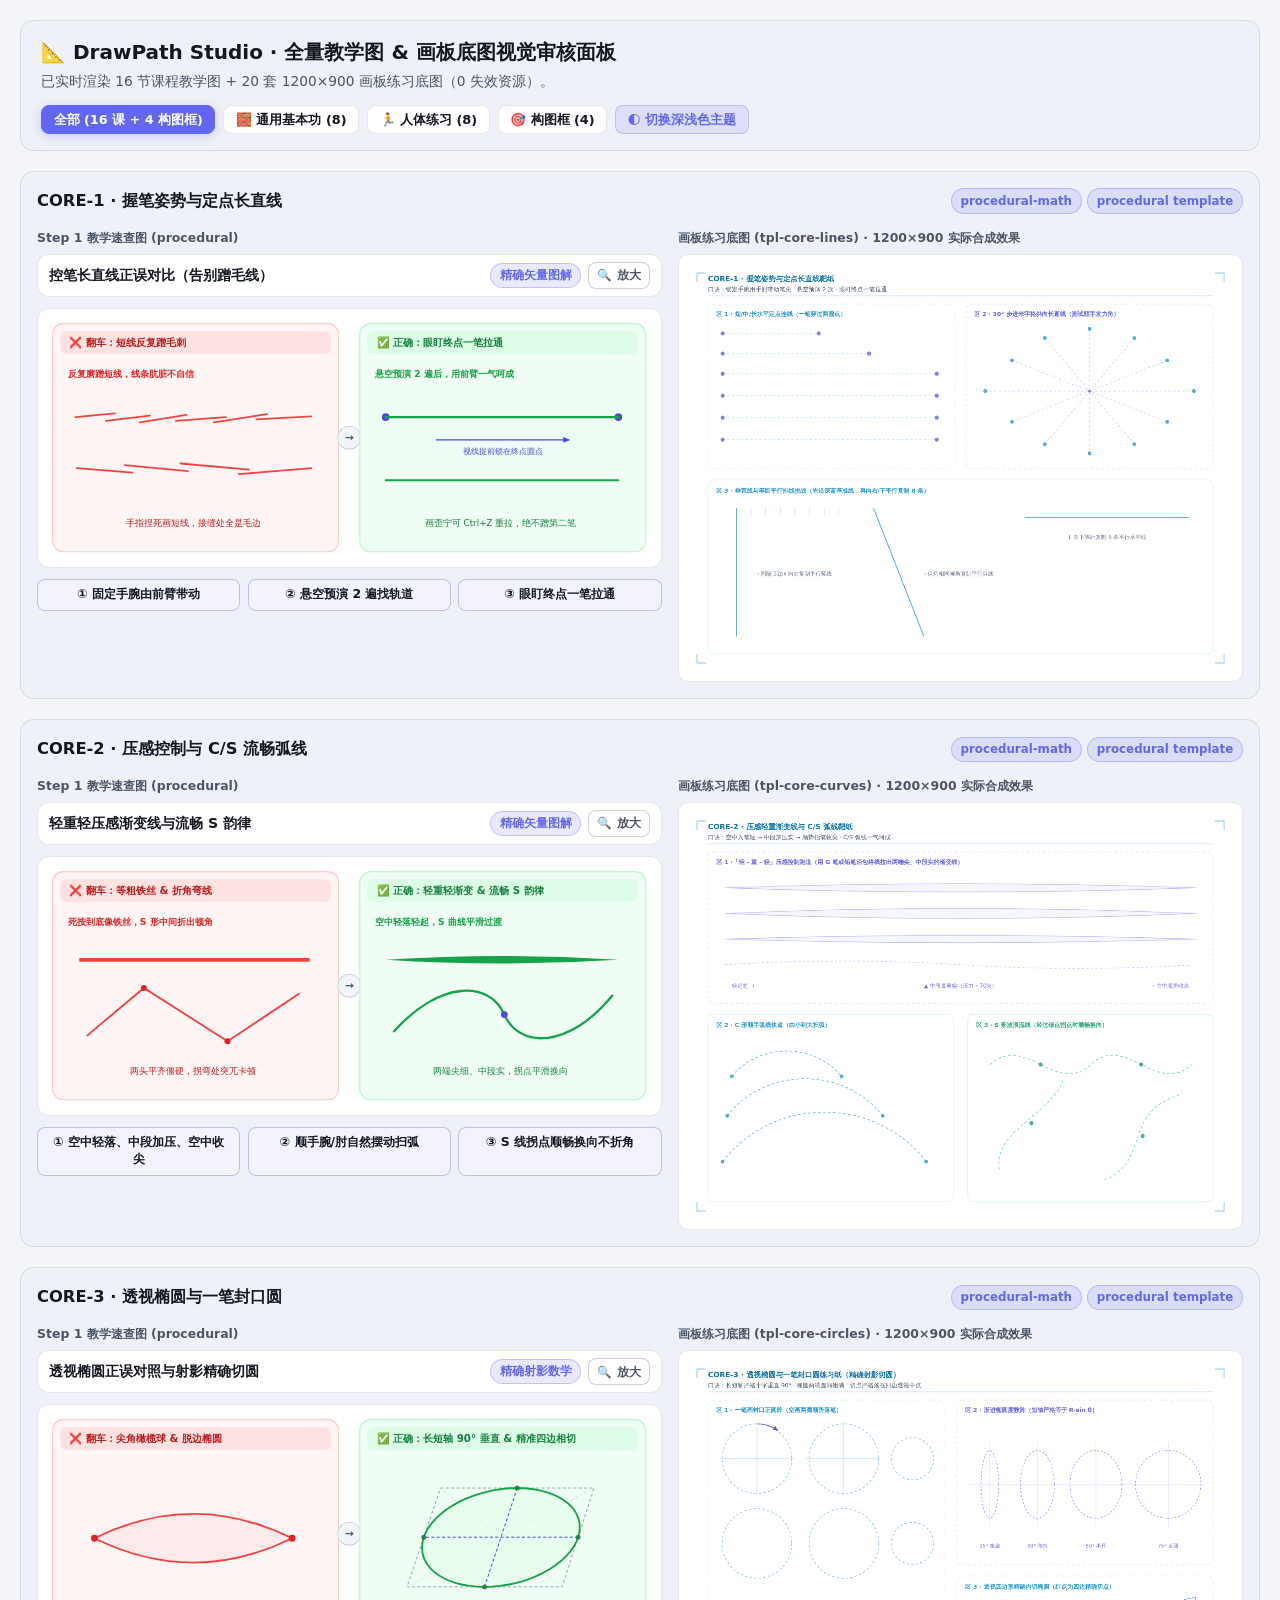
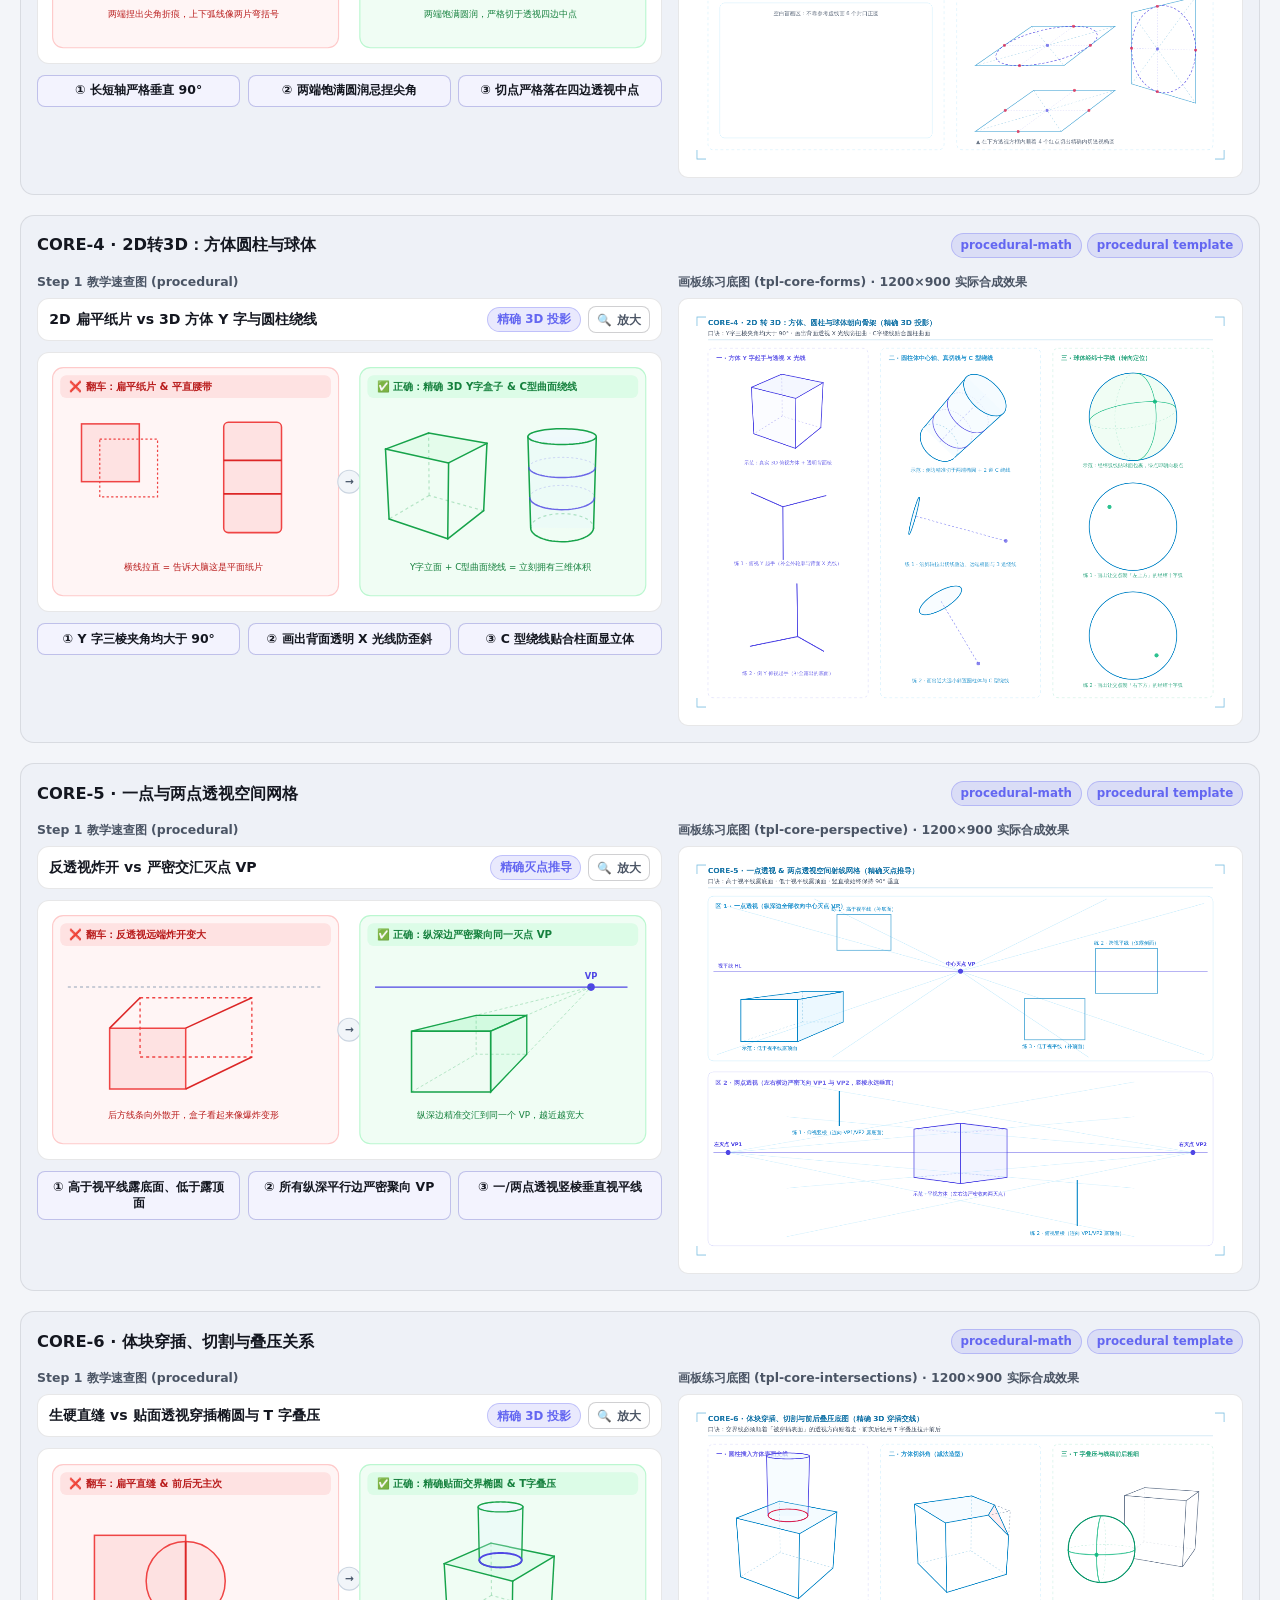
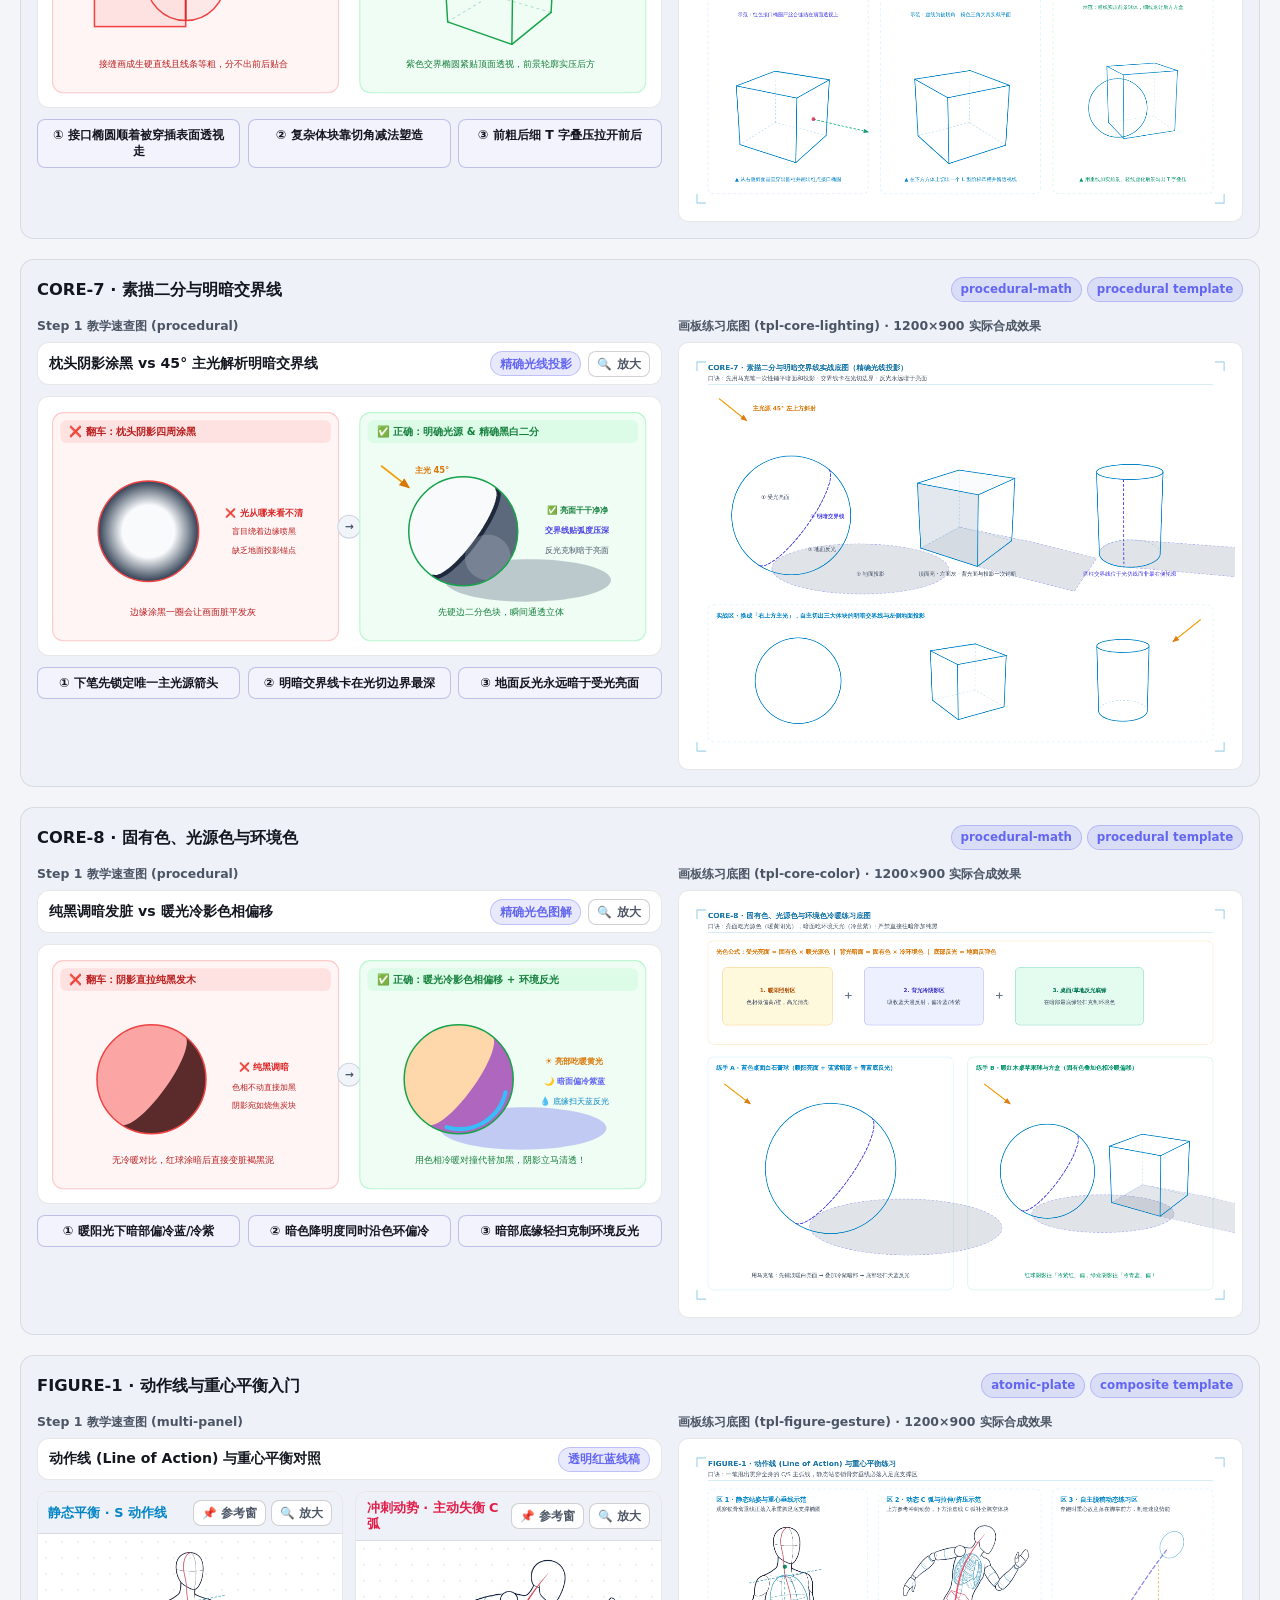
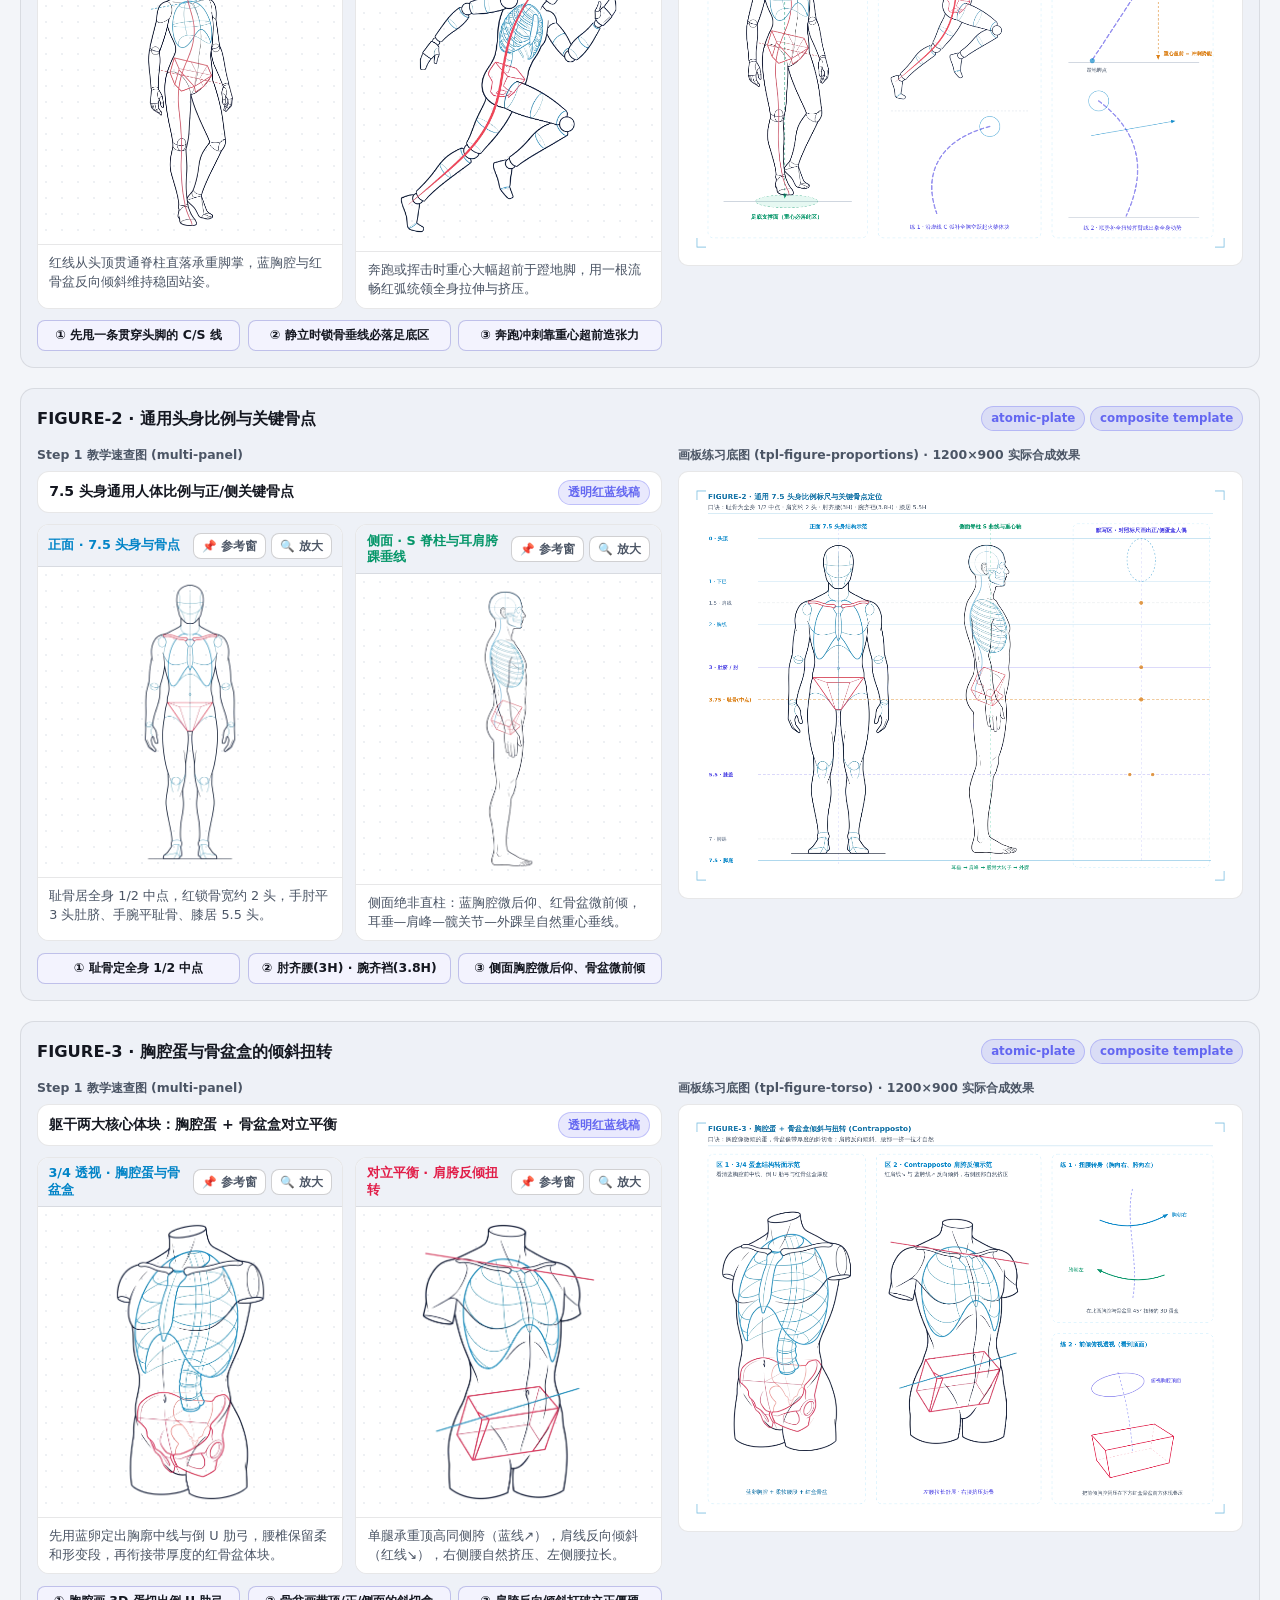
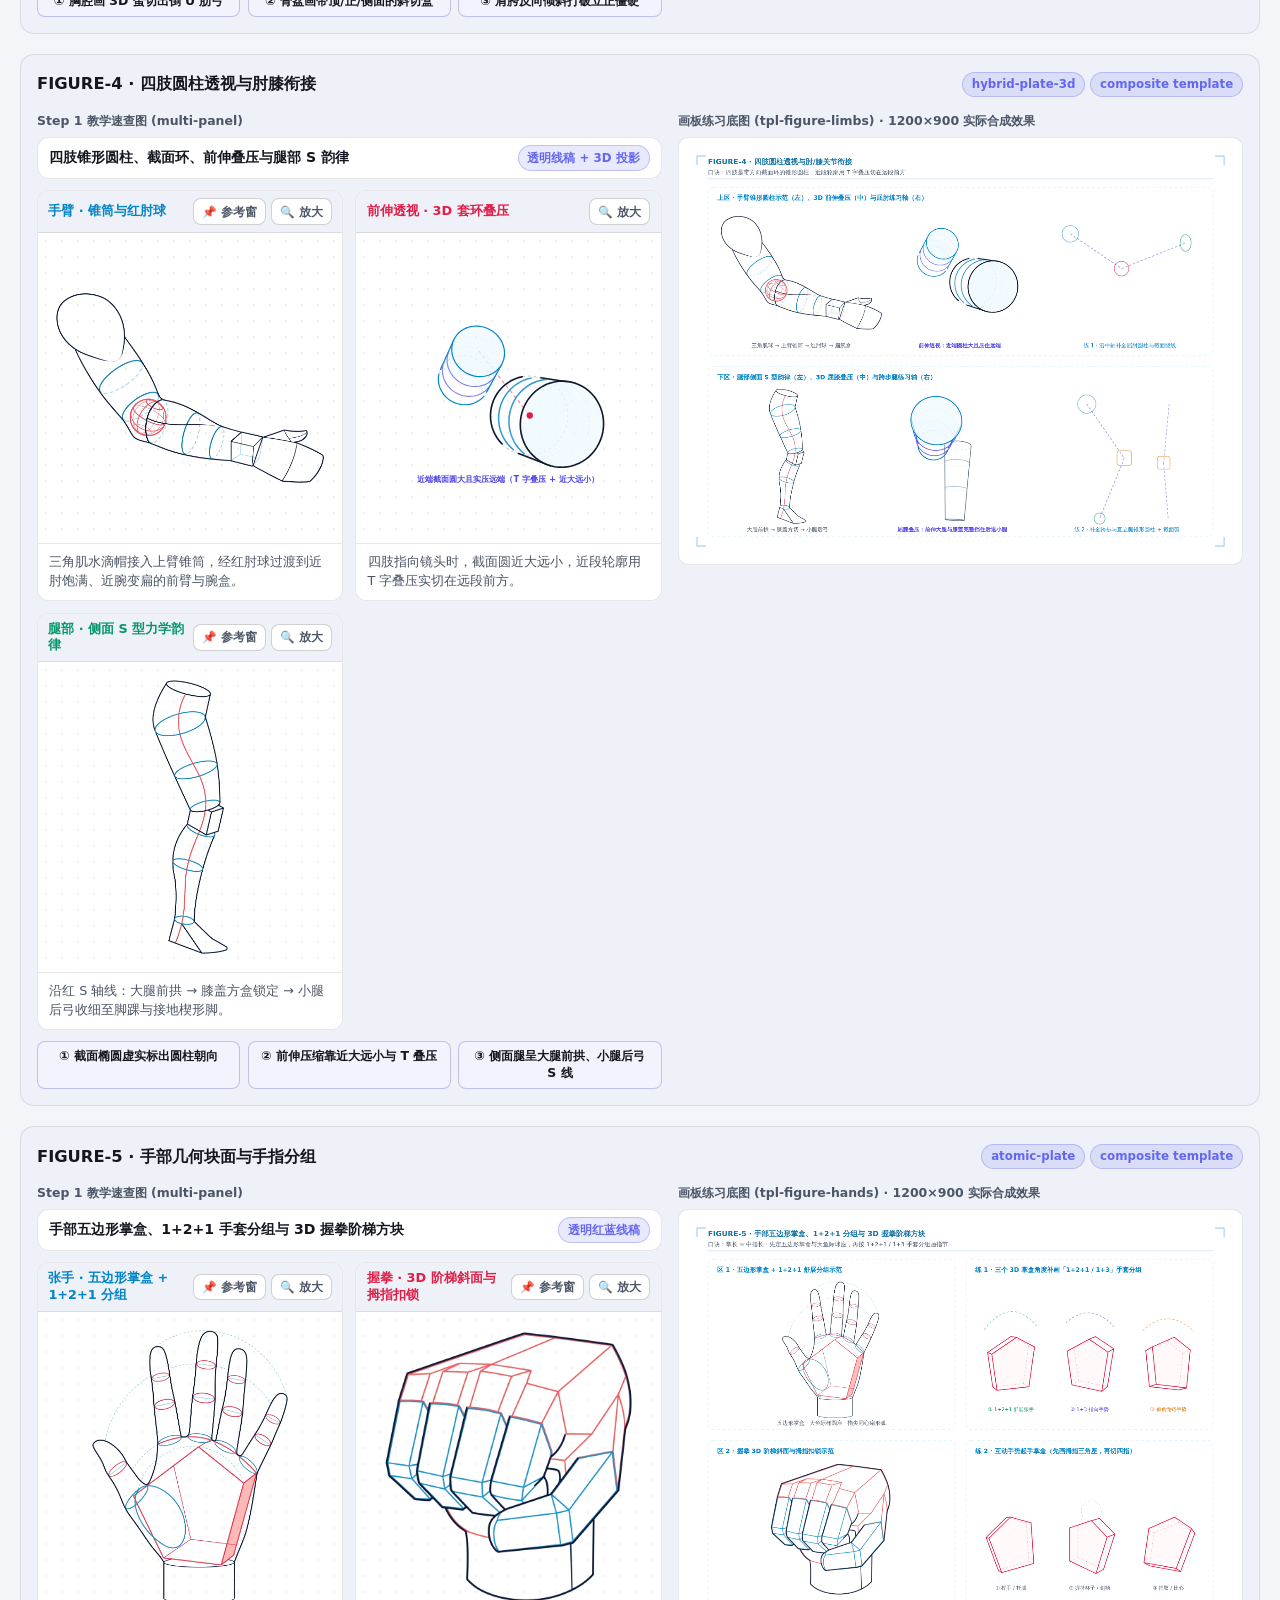
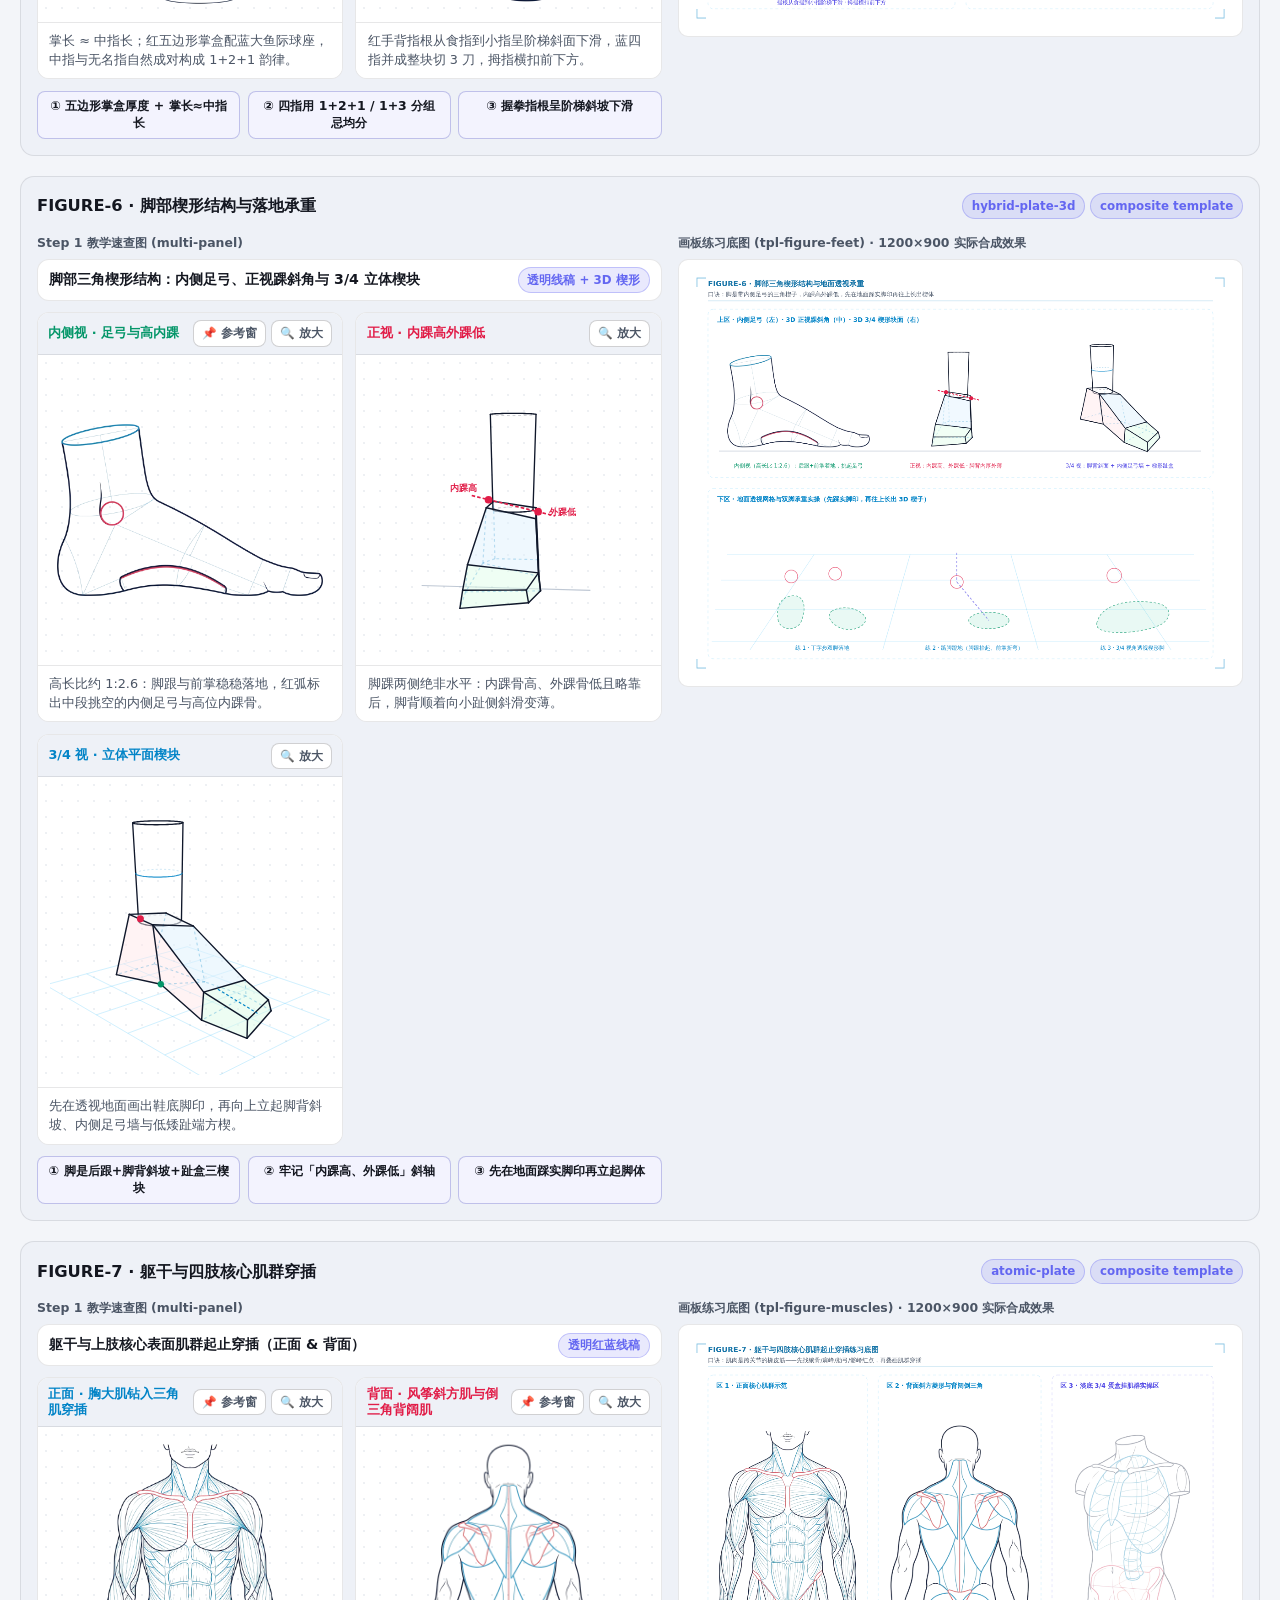
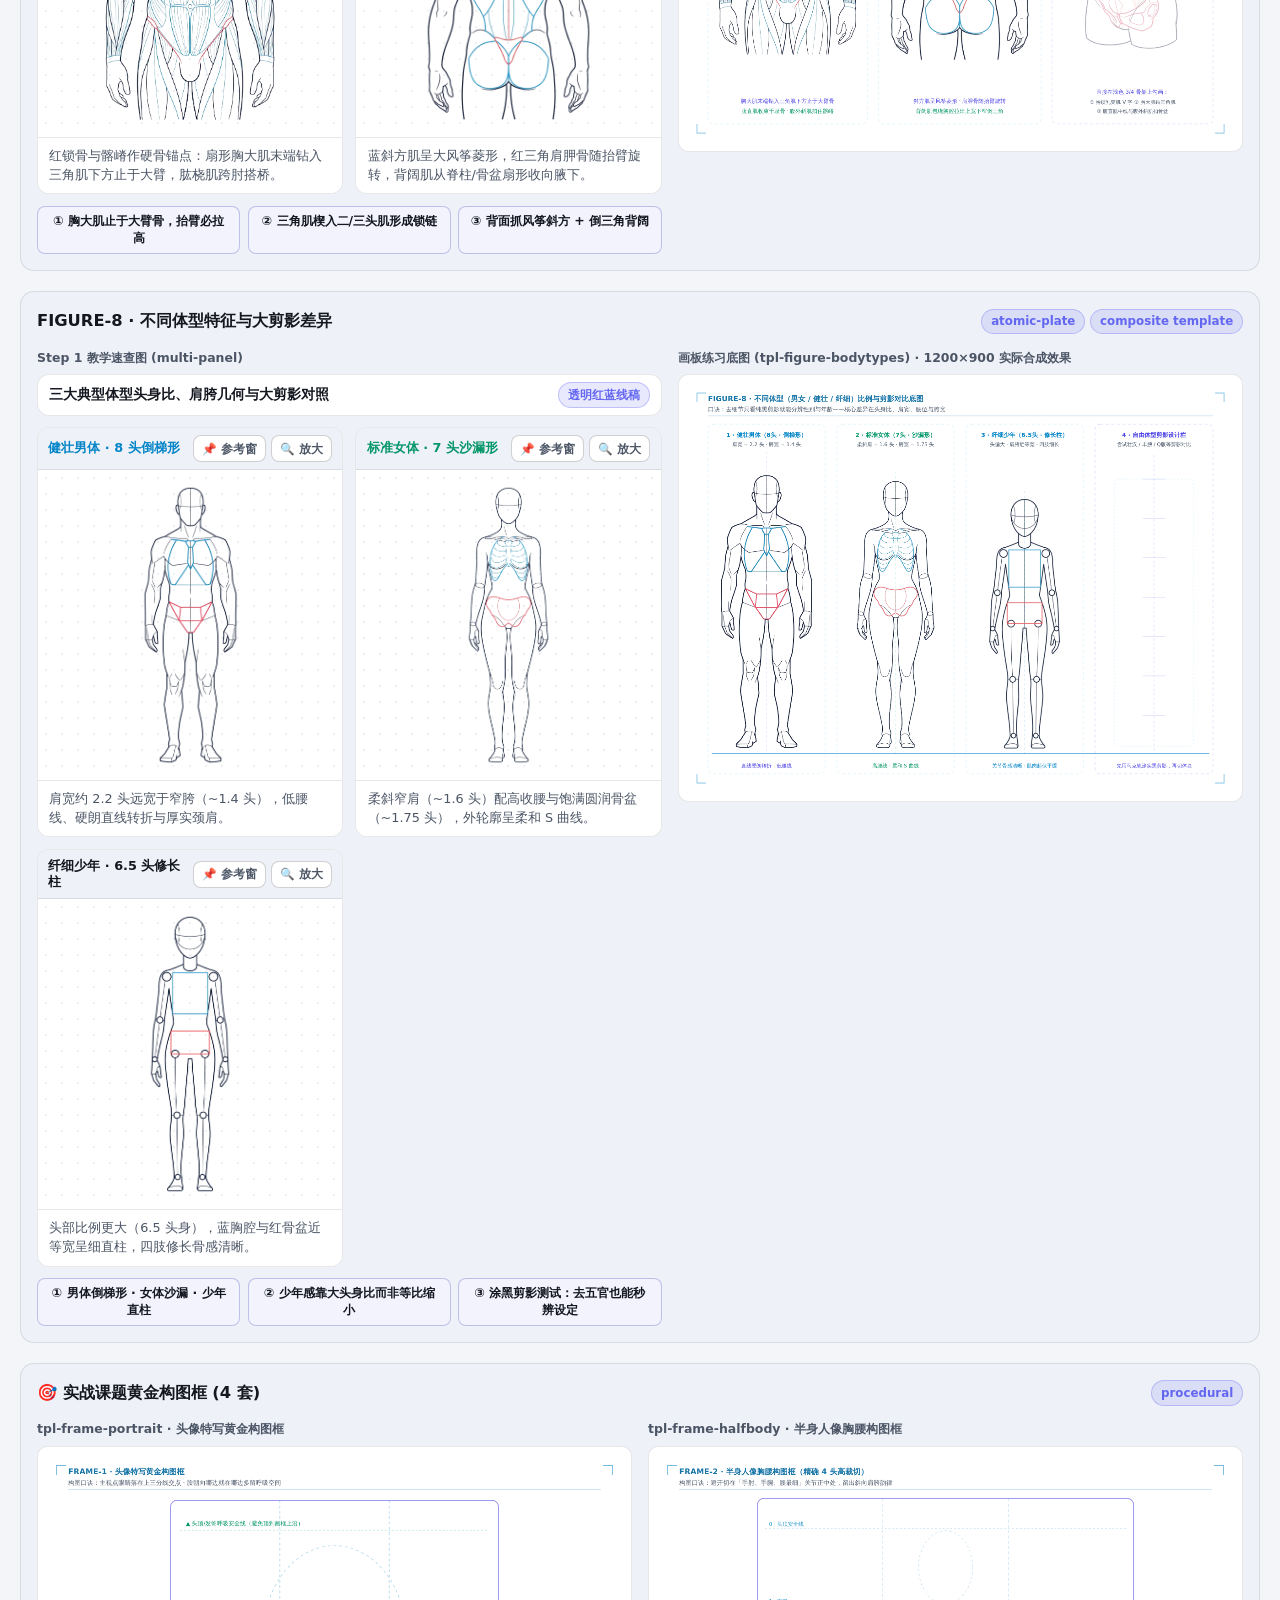
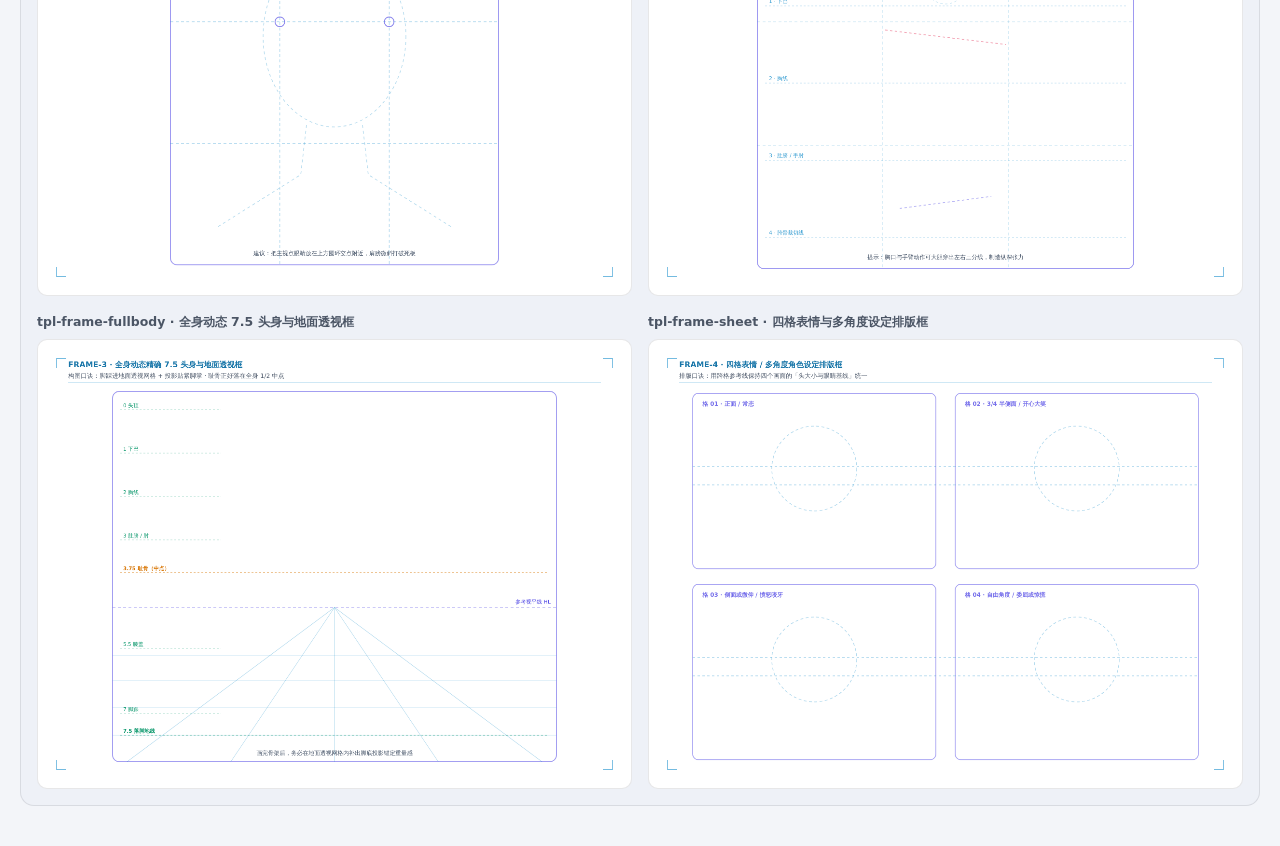
==== tools/diagram-audit.html @ 295dc825 "feat(assets): rebuild diagrams and practice templates with 3D math engine and transparent WebP linea" ====
<!DOCTYPE html>
<html lang="zh-CN">
<head>
  <meta charset="UTF-8">
  <meta name="viewport" content="width=device-width, initial-scale=1.0">
  <title>DrawPath Studio · 全量教学图与合成底图视觉审核面板</title>
  <link rel="icon" type="image/svg+xml" href="../assets/icon.svg">
  <link rel="stylesheet" href="../styles/main.css">
  <style>
    body {
      padding: 1.25rem;
      max-width: 1480px;
      margin: 0 auto;
    }
    .audit-header {
      display: flex;
      flex-wrap: wrap;
      align-items: center;
      justify-content: space-between;
      gap: 0.75rem;
      padding: 1rem 1.25rem;
      border-radius: 14px;
      background: var(--bg-elevated);
      border: 1px solid var(--border-subtle);
      margin-bottom: 1.25rem;
    }
    .audit-header h1 {
      margin: 0;
      font-size: 1.25rem;
    }
    .audit-controls {
      display: flex;
      flex-wrap: wrap;
      gap: 0.5rem;
      align-items: center;
    }
    .audit-controls .btn.active {
      background: var(--brand);
      color: #ffffff;
      border-color: var(--brand);
    }
    .audit-card {
      background: var(--bg-elevated);
      border: 1px solid var(--border-subtle);
      border-radius: 14px;
      padding: 1rem;
      margin-bottom: 1.25rem;
    }
    .audit-card-head {
      display: flex;
      flex-wrap: wrap;
      justify-content: space-between;
      align-items: center;
      gap: 0.5rem;
      margin-bottom: 0.85rem;
    }
    .audit-card-head h2 {
      margin: 0;
      font-size: 1.02rem;
    }
    .audit-split {
      display: grid;
      grid-template-columns: minmax(0, 1.05fr) minmax(0, 0.95fr);
      gap: 1rem;
      align-items: start;
    }
    @media (max-width: 1080px) {
      .audit-split {
        grid-template-columns: 1fr;
      }
    }
    .audit-canvas-box {
      background: #ffffff;
      border-radius: 10px;
      border: 1px solid var(--border-subtle);
      padding: 0.45rem;
    }
    .audit-canvas-box canvas {
      width: 100%;
      height: auto;
      display: block;
      border-radius: 6px;
    }
    .audit-label {
      font-size: 0.78rem;
      font-weight: 700;
      color: var(--text-secondary);
      margin-bottom: 0.45rem;
    }
    .audit-frames-grid {
      display: grid;
      grid-template-columns: repeat(auto-fit, minmax(460px, 1fr));
      gap: 1rem;
    }
  </style>
</head>
<body>
  <header class="audit-header">
    <div>
      <h1>📐 DrawPath Studio · 全量教学图 &amp; 画板底图视觉审核面板</h1>
      <p class="section-sub" id="audit-summary">正在加载全部课程图解与合成画板底图…</p>
    </div>
    <div class="audit-controls">
      <button type="button" class="btn btn-sm active" data-filter="all">全部 (16 课 + 4 构图框)</button>
      <button type="button" class="btn btn-sm" data-filter="core">🧱 通用基本功 (8)</button>
      <button type="button" class="btn btn-sm" data-filter="figure">🏃 人体练习 (8)</button>
      <button type="button" class="btn btn-sm" data-filter="frames">🎯 构图框 (4)</button>
      <button type="button" id="btn-audit-theme" class="btn btn-secondary btn-sm">🌓 切换深浅色主题</button>
    </div>
  </header>

  <main id="audit-root"></main>

  <script type="module">
    import {
      LESSONS,
      PRACTICE_TEMPLATES,
      getLessonDiagramSpec,
      getTemplateSpec,
    } from '../js/curriculum-data.js';
    import { renderLessonDiagramHTML } from '../js/diagram-renderer.js';

    const root = document.getElementById('audit-root');
    const summaryEl = document.getElementById('audit-summary');
    let currentFilter = 'all';

    // Rewrite relative `./assets/` paths to `../assets/` since this page lives inside `tools/`
    function rebaseRelativeAssetUrls(html) {
      return html.replace(/\.\/assets\//g, '../assets/');
    }

    function loadImage(src) {
      return new Promise((resolve) => {
        if (!src) return resolve(null);
        const img = new Image();
        img.onload = () => resolve(img);
        img.onerror = () => resolve(null);
        img.src = src;
      });
    }

    async function renderSpecToCanvas(canvas, spec) {
      const ctx = canvas.getContext('2d');
      ctx.fillStyle = '#ffffff';
      ctx.fillRect(0, 0, canvas.width, canvas.height);
      if (!spec) return;

      const svg = spec.renderScaffoldSvg();
      const svgSrc = 'data:image/svg+xml;charset=utf-8,' + encodeURIComponent(svg);
      const plates = spec.plates || [];
      const [bgImg, ...plateImgs] = await Promise.all([
        loadImage(svgSrc),
        ...plates.map((p) => loadImage(p.src.replace(/^\.\//, '../'))),
      ]);

      if (bgImg) {
        ctx.drawImage(bgImg, 0, 0, canvas.width, canvas.height);
      }

      for (let i = 0; i < plates.length; i += 1) {
        const layer = plates[i];
        const img = plateImgs[i];
        if (!img) continue;
        const scale = Math.min(layer.w / img.naturalWidth, layer.h / img.naturalHeight);
        const drawW = img.naturalWidth * scale;
        const drawH = img.naturalHeight * scale;
        const drawX = layer.x + (layer.w - drawW) * 0.5;
        let drawY = layer.y + (layer.h - drawH) * 0.5;
        if (layer.alignY === 'bottom') drawY = layer.y + (layer.h - drawH);
        else if (layer.alignY === 'top') drawY = layer.y;

        ctx.save();
        ctx.globalAlpha = layer.opacity ?? 1;
        ctx.drawImage(img, drawX, drawY, drawW, drawH);
        ctx.restore();
      }
    }

    async function renderAudit() {
      root.innerHTML = '';
      const tasks = [];

      if (currentFilter === 'all' || currentFilter === 'core' || currentFilter === 'figure') {
        const list = LESSONS.filter((l) => currentFilter === 'all' || l.track === currentFilter);
        for (const lesson of list) {
          const dSpec = getLessonDiagramSpec(lesson.id);
          const tSpec = getTemplateSpec(lesson.templateId);
          const card = document.createElement('section');
          card.className = 'audit-card';
          card.innerHTML = `
            <div class="audit-card-head">
              <h2>${lesson.id.toUpperCase()} · ${lesson.title}</h2>
              <div>
                <span class="diagram-source-badge">${dSpec?.sourceType || 'legacy'}</span>
                <span class="diagram-source-badge">${tSpec?.kind || 'none'} template</span>
              </div>
            </div>
            <div class="audit-split">
              <div>
                <div class="audit-label">Step 1 教学速查图 (${dSpec?.layout || 'fallback'})</div>
                ${rebaseRelativeAssetUrls(renderLessonDiagramHTML(dSpec, { lessonTitle: lesson.title }))}
              </div>
              <div>
                <div class="audit-label">画板练习底图 (${lesson.templateId}) · 1200×900 实际合成效果</div>
                <div class="audit-canvas-box">
                  <canvas width="1200" height="900" data-tpl="${lesson.templateId}"></canvas>
                </div>
              </div>
            </div>
          `;
          root.appendChild(card);
          const canvas = card.querySelector('canvas');
          tasks.push(renderSpecToCanvas(canvas, tSpec));
        }
      }

      if (currentFilter === 'all' || currentFilter === 'frames') {
        const frames = PRACTICE_TEMPLATES.filter((t) => t.id.startsWith('tpl-frame-'));
        const section = document.createElement('section');
        section.className = 'audit-card';
        section.innerHTML = `
          <div class="audit-card-head">
            <h2>🎯 实战课题黄金构图框 (${frames.length} 套)</h2>
            <span class="diagram-source-badge">procedural</span>
          </div>
          <div class="audit-frames-grid">
            ${frames
              .map(
                (f) => `
              <div>
                <div class="audit-label">${f.id} · ${f.name}</div>
                <div class="audit-canvas-box">
                  <canvas width="1200" height="900" data-tpl="${f.id}"></canvas>
                </div>
              </div>`
              )
              .join('')}
          </div>
        `;
        root.appendChild(section);
        for (const f of frames) {
          const canvas = section.querySelector(`canvas[data-tpl="${f.id}"]`);
          tasks.push(renderSpecToCanvas(canvas, getTemplateSpec(f.id)));
        }
      }

      await Promise.all(tasks);
      summaryEl.textContent = `已实时渲染 ${LESSONS.length} 节课程教学图 + ${PRACTICE_TEMPLATES.length} 套 1200×900 画板练习底图（0 失效资源）。`;
    }

    document.querySelectorAll('button[data-filter]').forEach((btn) => {
      btn.addEventListener('click', () => {
        currentFilter = btn.dataset.filter;
        document.querySelectorAll('button[data-filter]').forEach((b) => b.classList.toggle('active', b === btn));
        renderAudit();
      });
    });

    document.getElementById('btn-audit-theme').addEventListener('click', () => {
      const curr = document.documentElement.getAttribute('data-theme') || 'light';
      const next = curr === 'dark' ? 'light' : 'dark';
      document.documentElement.setAttribute('data-theme', next);
      document.documentElement.style.colorScheme = next;
    });

    renderAudit();
  </script>
</body>
</html>
---- styles/main.css ----
/* ==========================================================================
   DrawPath Studio · 画路工坊 — Design System & Responsive Styles
   ========================================================================== */

:root {
  color-scheme: light dark;

  --brand-hue: 250;
  --brand: #6366f1;
  --brand-hover: #4f46e5;
  --brand-soft: rgba(99, 102, 241, 0.12);
  --brand-glow: rgba(99, 102, 241, 0.28);

  --accent-pink: #ec4899;
  --accent-amber: #f59e0b;
  --accent-emerald: #10b981;
  --accent-red: #ef4444;
  --accent-blue: #3b82f6;

  /* Light Theme Tokens */
  --bg-app: #f3f5f9;
  --bg-surface: #ffffff;
  --bg-elevated: #eef1f7;
  --bg-header: rgba(255, 255, 255, 0.88);
  --bg-canvas-mat: #dde2ec;

  --text-primary: #141720;
  --text-secondary: #4b5565;
  --text-muted: #737e93;

  --border-subtle: rgba(20, 23, 32, 0.1);
  --border-strong: rgba(20, 23, 32, 0.2);

  --shadow-sm: 0 2px 8px rgba(15, 23, 42, 0.05);
  --shadow-md: 0 8px 24px rgba(15, 23, 42, 0.08);
  --shadow-lg: 0 18px 48px rgba(15, 23, 42, 0.16);

  --radius-sm: 8px;
  --radius-md: 12px;
  --radius-lg: 16px;
  --radius-xl: 20px;

  --font-sans: system-ui, -apple-system, "Segoe UI", "PingFang SC", "Hiragino Sans GB", "Microsoft YaHei", sans-serif;
  --font-mono: ui-monospace, SFMono-Regular, Menlo, Monaco, Consolas, monospace;
}

@media (prefers-color-scheme: dark) {
  :root:not([data-theme="light"]) {
    --bg-app: #13151a;
    --bg-surface: #1b1e26;
    --bg-elevated: #242834;
    --bg-header: rgba(19, 21, 26, 0.88);
    --bg-canvas-mat: #0c0e12;

    --text-primary: #f1f5f9;
    --text-secondary: #b4bfd4;
    --text-muted: #7e89a2;

    --border-subtle: rgba(255, 255, 255, 0.09);
    --border-strong: rgba(255, 255, 255, 0.18);

    --brand: #818cf8;
    --brand-hover: #6366f1;
    --brand-soft: rgba(129, 140, 248, 0.16);
    --brand-glow: rgba(129, 140, 248, 0.34);

    --shadow-sm: 0 2px 8px rgba(0, 0, 0, 0.28);
    --shadow-md: 0 10px 28px rgba(0, 0, 0, 0.36);
    --shadow-lg: 0 22px 54px rgba(0, 0, 0, 0.55);
  }
}

:root[data-theme="dark"],
[data-theme="dark"] {
  color-scheme: dark;
  --bg-app: #13151a;
  --bg-surface: #1b1e26;
  --bg-elevated: #242834;
  --bg-header: rgba(19, 21, 26, 0.88);
  --bg-canvas-mat: #0c0e12;

  --text-primary: #f1f5f9;
  --text-secondary: #b4bfd4;
  --text-muted: #7e89a2;

  --border-subtle: rgba(255, 255, 255, 0.09);
  --border-strong: rgba(255, 255, 255, 0.18);

  --brand: #818cf8;
  --brand-hover: #6366f1;
  --brand-soft: rgba(129, 140, 248, 0.16);
  --brand-glow: rgba(129, 140, 248, 0.34);

  --shadow-sm: 0 2px 8px rgba(0, 0, 0, 0.28);
  --shadow-md: 0 10px 28px rgba(0, 0, 0, 0.36);
  --shadow-lg: 0 22px 54px rgba(0, 0, 0, 0.55);
}

:root[data-theme="light"],
[data-theme="light"] {
  color-scheme: light;
  --bg-app: #f3f5f9;
  --bg-surface: #ffffff;
  --bg-elevated: #eef1f7;
  --bg-header: rgba(255, 255, 255, 0.88);
  --bg-canvas-mat: #dde2ec;

  --text-primary: #141720;
  --text-secondary: #4b5565;
  --text-muted: #737e93;

  --border-subtle: rgba(20, 23, 32, 0.1);
  --border-strong: rgba(20, 23, 32, 0.2);

  --brand: #6366f1;
  --brand-hover: #4f46e5;
  --brand-soft: rgba(99, 102, 241, 0.12);
  --brand-glow: rgba(99, 102, 241, 0.28);

  --shadow-sm: 0 2px 8px rgba(15, 23, 42, 0.05);
  --shadow-md: 0 8px 24px rgba(15, 23, 42, 0.08);
  --shadow-lg: 0 18px 48px rgba(15, 23, 42, 0.16);
}

*,
*::before,
*::after {
  box-sizing: border-box;
}

html,
body {
  margin: 0;
  padding: 0;
  min-height: 100%;
  background-color: var(--bg-app);
  color: var(--text-primary);
  font-family: var(--font-sans);
  line-height: 1.55;
  -webkit-font-smoothing: antialiased;
}

h1, h2, h3, h4, p {
  margin-top: 0;
}

button,
input,
select,
textarea {
  font: inherit;
  color: inherit;
}

button {
  cursor: pointer;
}

img {
  max-width: 100%;
  display: block;
}

[hidden] {
  display: none !important;
}

:focus-visible {
  outline: 2px solid var(--brand);
  outline-offset: 2px;
}

/* ==========================================================================
   Header & Navigation
   ========================================================================== */

.app-header {
  position: sticky;
  top: 0;
  z-index: 40;
  display: flex;
  flex-wrap: wrap;
  align-items: center;
  justify-content: space-between;
  gap: 0.75rem 1rem;
  padding: 0.65rem 1.25rem;
  background: var(--bg-header);
  backdrop-filter: blur(14px);
  -webkit-backdrop-filter: blur(14px);
  border-bottom: 1px solid var(--border-subtle);
}

.header-brand {
  display: flex;
  align-items: center;
  gap: 0.65rem;
}

.brand-logo {
  width: 34px;
  height: 34px;
  border-radius: 9px;
  flex-shrink: 0;
}

.brand-copy h1 {
  margin: 0;
  font-size: 1.05rem;
  font-weight: 750;
  letter-spacing: -0.01em;
  line-height: 1.2;
}

.brand-subtitle {
  display: block;
  font-size: 0.72rem;
  color: var(--text-muted);
}

.main-nav {
  display: flex;
  flex-wrap: wrap;
  align-items: center;
  gap: 0.35rem;
  padding: 0.25rem;
  background: var(--bg-elevated);
  border-radius: 12px;
  border: 1px solid var(--border-subtle);
}

.nav-tab {
  border: none;
  background: transparent;
  color: var(--text-secondary);
  padding: 0.45rem 0.8rem;
  border-radius: 9px;
  font-size: 0.85rem;
  font-weight: 600;
  white-space: nowrap;
  transition: background-color 0.16s ease, color 0.16s ease, box-shadow 0.16s ease;
}

.nav-tab:hover {
  color: var(--text-primary);
  background: var(--brand-soft);
}

.nav-tab.active {
  background: var(--brand);
  color: #ffffff;
  box-shadow: 0 3px 12px var(--brand-glow);
}

.header-actions {
  display: flex;
  flex-wrap: wrap;
  align-items: center;
  gap: 0.45rem;
}

.pressure-pill {
  display: inline-flex;
  align-items: center;
  gap: 0.35rem;
  padding: 0.32rem 0.65rem;
  border-radius: 999px;
  font-size: 0.78rem;
  font-weight: 600;
  font-variant-numeric: tabular-nums;
  background: var(--bg-elevated);
  border: 1px solid var(--border-subtle);
  color: var(--text-secondary);
  white-space: nowrap;
}

.pressure-pill.active,
.pressure-pill.pen-active {
  border-color: var(--accent-emerald);
  color: var(--accent-emerald);
  background: rgba(16, 185, 129, 0.12);
}

/* ==========================================================================
   Shared Buttons, Badges & Form Controls
   ========================================================================== */

.btn {
  display: inline-flex;
  align-items: center;
  justify-content: center;
  gap: 0.35rem;
  padding: 0.5rem 0.95rem;
  border-radius: var(--radius-sm);
  border: 1px solid var(--border-subtle);
  background: var(--bg-surface);
  color: var(--text-primary);
  font-size: 0.86rem;
  font-weight: 600;
  line-height: 1.2;
  white-space: nowrap;
  text-decoration: none;
  transition: transform 0.1s ease, background-color 0.16s ease, border-color 0.16s ease, box-shadow 0.16s ease;
}

.btn:hover:not(:disabled) {
  background: var(--bg-elevated);
  border-color: var(--border-strong);
}

.btn:active:not(:disabled) {
  transform: translateY(1px);
}

.btn:disabled {
  opacity: 0.45;
  cursor: not-allowed;
}

.btn-sm {
  padding: 0.38rem 0.72rem;
  font-size: 0.8rem;
}

.btn-primary {
  background: var(--brand);
  border-color: var(--brand);
  color: #ffffff;
  box-shadow: 0 3px 12px var(--brand-glow);
}

.btn-primary:hover:not(:disabled) {
  background: var(--brand-hover);
  border-color: var(--brand-hover);
  color: #ffffff;
}

.btn-secondary {
  background: var(--brand-soft);
  border-color: rgba(99, 102, 241, 0.28);
  color: var(--brand);
}

.btn-secondary:hover:not(:disabled) {
  background: rgba(99, 102, 241, 0.22);
}

.btn-ghost {
  background: transparent;
  border-color: transparent;
  color: var(--text-secondary);
}

.btn-ghost:hover:not(:disabled) {
  background: var(--bg-elevated);
  color: var(--text-primary);
  border-color: var(--border-subtle);
}

.btn-danger,
.btn-danger-ghost:hover:not(:disabled),
.btn-danger-subtle:hover:not(:disabled) {
  background: rgba(239, 68, 68, 0.12);
  border-color: rgba(239, 68, 68, 0.35);
  color: var(--accent-red);
}

.btn-danger-subtle.is-confirming {
  background: var(--accent-red);
  border-color: var(--accent-red);
  color: #ffffff;
}

.btn.active,
#btn-split-mode.active,
#btn-flip-horizontal.active {
  background: var(--brand);
  border-color: var(--brand);
  color: #ffffff;
  box-shadow: 0 2px 10px var(--brand-glow);
}

.badge {
  display: inline-flex;
  align-items: center;
  gap: 0.25rem;
  padding: 0.18rem 0.55rem;
  border-radius: 999px;
  font-size: 0.74rem;
  font-weight: 650;
  background: var(--bg-elevated);
  color: var(--text-secondary);
  border: 1px solid var(--border-subtle);
}

.badge-track {
  background: var(--brand-soft);
  color: var(--brand);
  border-color: rgba(99, 102, 241, 0.25);
}

.badge-completed,
.badge-success {
  background: rgba(16, 185, 129, 0.14);
  color: var(--accent-emerald);
  border-color: rgba(16, 185, 129, 0.3);
}

.badge-source,
.badge-web {
  background: rgba(59, 130, 246, 0.12);
  color: var(--accent-blue);
  border-color: rgba(59, 130, 246, 0.25);
}

.badge-external {
  background: rgba(16, 185, 129, 0.12);
  color: var(--accent-emerald);
  border-color: rgba(16, 185, 129, 0.28);
}

.badge-redline {
  background: rgba(239, 68, 68, 0.12);
  color: var(--accent-red);
  border-color: rgba(239, 68, 68, 0.28);
}

.badge-difficulty {
  background: rgba(245, 158, 11, 0.12);
  color: var(--accent-amber);
  border-color: rgba(245, 158, 11, 0.28);
}

select,
input[type="text"],
input[type="number"],
input[type="search"],
input[type="url"],
textarea {
  background: var(--bg-surface);
  border: 1px solid var(--border-strong);
  border-radius: var(--radius-sm);
  padding: 0.44rem 0.68rem;
  font-size: 0.88rem;
  color: var(--text-primary);
  max-width: 100%;
  min-width: 0;
  transition: border-color 0.15s ease, box-shadow 0.15s ease;
}

select:focus,
input[type="text"]:focus,
input[type="number"]:focus,
input[type="search"]:focus,
input[type="url"]:focus,
textarea:focus {
  outline: none;
  border-color: var(--brand);
  box-shadow: 0 0 0 3px var(--brand-soft);
}

progress {
  -webkit-appearance: none;
  appearance: none;
  height: 10px;
  border: none;
  border-radius: 999px;
  overflow: hidden;
  background: var(--bg-elevated);
  accent-color: hsl(var(--brand-hue, 250) 78% 60%);
}

progress::-webkit-progress-bar {
  background: var(--bg-elevated);
  border-radius: 999px;
}

progress::-webkit-progress-value {
  background: linear-gradient(90deg, hsl(var(--brand-hue, 250) 80% 60%), #ec4899);
  border-radius: 999px;
  transition: width 0.3s ease;
}

progress::-moz-progress-bar {
  background: linear-gradient(90deg, hsl(var(--brand-hue, 250) 80% 60%), #ec4899);
  border-radius: 999px;
}

/* ==========================================================================
   Main Container & View Switching & Split-Screen Mode
   ========================================================================== */

.app-main {
  max-width: 1440px;
  margin: 0 auto;
  padding: 1.1rem 1.25rem 2.2rem;
}

.view-section {
  display: none;
  min-width: 0;
  max-width: 100%;
}

.view-section.active {
  display: block;
  animation: fadeSlideUp 0.18s ease-out;
}

#view-canvas.view-section.active {
  display: flex;
  flex-direction: column;
  gap: 0.65rem;
}

@keyframes fadeSlideUp {
  from {
    opacity: 0;
    transform: translateY(6px);
  }
  to {
    opacity: 1;
    transform: translateY(0);
  }
}

/* Split-Screen Side-by-Side Mode on >= 1024px */
@media (min-width: 1024px) {
  body.split-mode .app-main {
    max-width: 100%;
    padding: 0.85rem 1rem 1.25rem;
    display: grid;
    grid-template-columns: minmax(380px, 0.92fr) minmax(540px, 1.35fr);
    gap: 1rem;
    align-items: start;
  }

  body.split-mode #view-roadmap,
  body.split-mode #view-journal,
  body.split-mode #view-lessons,
  body.split-mode #view-challenges {
    display: none;
  }

  body.split-mode #view-lessons.split-active-left,
  body.split-mode #view-challenges.split-active-left,
  body.split-mode .app-main:not(:has(.split-active-left)) #view-lessons {
    grid-column: 1;
    display: flex;
    flex-direction: column;
    max-height: calc(100dvh - 88px);
    overflow-y: auto;
    padding-right: 0.35rem;
  }

  body.split-mode #view-canvas {
    grid-column: 2;
    display: flex;
    flex-direction: column;
    gap: 0.55rem;
    position: sticky;
    top: 76px;
  }

  body.split-mode .lessons-layout {
    grid-template-columns: 1fr;
    gap: 0.85rem;
  }

  body.split-mode .lesson-list-sidebar {
    max-height: 210px;
    overflow-y: auto;
    display: grid;
    grid-template-columns: repeat(auto-fill, minmax(min(100%, 195px), 1fr));
    gap: 0.5rem;
  }

  body.split-mode #view-challenges .challenge-grid {
    grid-template-columns: 1fr;
  }
}

/* ==========================================================================
   View 1: Roadmap & Onboarding
   ========================================================================== */

.roadmap-hero {
  display: grid;
  grid-template-columns: 1.35fr 1fr;
  gap: 1.25rem;
  padding: 1.35rem 1.5rem;
  background: var(--bg-surface);
  border: 1px solid var(--border-subtle);
  border-radius: var(--radius-xl);
  box-shadow: var(--shadow-sm);
  margin-bottom: 1.5rem;
}

.roadmap-hero-copy h2 {
  font-size: 1.45rem;
  margin-bottom: 0.5rem;
}

.section-lead {
  color: var(--text-secondary);
  margin-bottom: 0;
  font-size: 0.96rem;
}

.roadmap-stats-card {
  display: flex;
  flex-direction: column;
  justify-content: center;
  gap: 0.65rem;
  padding: 1rem 1.15rem;
  background: var(--bg-elevated);
  border-radius: var(--radius-lg);
  border: 1px solid var(--border-subtle);
}

.progress-summary-row {
  display: flex;
  align-items: center;
  justify-content: space-between;
  font-size: 0.86rem;
  font-weight: 600;
}

.progress-text {
  color: var(--brand);
  font-variant-numeric: tabular-nums;
}

#overall-progress-bar {
  width: 100%;
  height: 11px;
}

.stats-grid {
  display: grid;
  grid-template-columns: repeat(3, 1fr);
  gap: 0.65rem;
  margin-top: 0.25rem;
}

.stat-tile {
  background: var(--bg-surface);
  border: 1px solid var(--border-subtle);
  border-radius: var(--radius-md);
  padding: 0.55rem 0.65rem;
  text-align: center;
}

.stat-value {
  display: block;
  font-size: 1.3rem;
  font-weight: 800;
  font-variant-numeric: tabular-nums;
  line-height: 1.2;
}

.stat-label {
  font-size: 0.74rem;
  color: var(--text-muted);
}

.roadmap-block {
  margin-bottom: 1.75rem;
}

.section-header-row {
  display: flex;
  flex-wrap: wrap;
  align-items: center;
  justify-content: space-between;
  gap: 0.75rem;
  margin-bottom: 0.9rem;
}

.section-header-row h3 {
  margin: 0;
  font-size: 1.12rem;
}

.onboarding-collapsible {
  background: var(--bg-surface);
  border: 1px solid var(--border-subtle);
  border-radius: var(--radius-lg);
  box-shadow: var(--shadow-sm);
  overflow: hidden;
}

.onboarding-summary-bar {
  display: flex;
  align-items: center;
  justify-content: space-between;
  gap: 0.75rem;
  padding: 0.82rem 1.15rem;
  font-size: 0.94rem;
  font-weight: 700;
  color: var(--text-primary);
  cursor: pointer;
  list-style: none;
  user-select: none;
  transition: background-color 0.15s ease;
}

.onboarding-summary-bar::-webkit-details-marker {
  display: none;
}

.onboarding-summary-bar::after {
  content: "▸";
  font-size: 0.9rem;
  color: var(--text-muted);
  transition: transform 0.18s ease;
}

.onboarding-collapsible[open] .onboarding-summary-bar {
  border-bottom: 1px solid var(--border-subtle);
  background: var(--bg-elevated);
}

.onboarding-collapsible[open] .onboarding-summary-bar::after {
  transform: rotate(90deg);
}

.onboarding-collapsible .onboarding-grid {
  padding: 1rem 1.15rem 1.15rem;
}

.onboarding-grid {
  display: grid;
  grid-template-columns: repeat(auto-fit, minmax(min(100%, 265px), 1fr));
  gap: 1rem;
}

.onboarding-card {
  background: var(--bg-surface);
  border: 1px solid var(--border-subtle);
  border-radius: var(--radius-lg);
  padding: 1.15rem;
  box-shadow: var(--shadow-sm);
  display: flex;
  flex-direction: column;
  gap: 0.55rem;
  transition: transform 0.16s ease, box-shadow 0.16s ease;
}

.onboarding-card:hover {
  transform: translateY(-2px);
  box-shadow: var(--shadow-md);
}

.onboarding-card-header {
  display: flex;
  flex-direction: column;
  gap: 0.4rem;
}

.onboarding-step {
  display: inline-flex;
  align-self: flex-start;
  padding: 0.18rem 0.55rem;
  border-radius: 999px;
  font-size: 0.73rem;
  font-weight: 700;
  background: var(--brand-soft);
  color: var(--brand);
}

.onboarding-card h4 {
  margin: 0;
  font-size: 1rem;
}

.onboarding-card p,
.onboarding-summary {
  margin: 0;
  font-size: 0.87rem;
  color: var(--text-secondary);
}

.onboarding-card ul,
.onboarding-bullets {
  margin: 0;
  padding-left: 1.15rem;
  font-size: 0.85rem;
  color: var(--text-secondary);
  display: flex;
  flex-direction: column;
  gap: 0.25rem;
}

.onboarding-tip {
  margin-top: auto;
  padding: 0.55rem 0.72rem;
  border-radius: var(--radius-sm);
  background: var(--bg-elevated);
  border-left: 3px solid var(--brand);
  font-size: 0.82rem;
  color: var(--text-primary);
}

.track-filter-group {
  display: flex;
  flex-wrap: wrap;
  gap: 0.4rem;
}

.track-filter-btn {
  padding: 0.38rem 0.8rem;
  border-radius: 999px;
  border: 1px solid var(--border-subtle);
  background: var(--bg-surface);
  color: var(--text-secondary);
  font-size: 0.82rem;
  font-weight: 600;
  transition: all 0.15s ease;
}

.track-filter-btn:hover:not(:disabled) {
  border-color: var(--border-strong);
  color: var(--text-primary);
}

.track-filter-btn:disabled,
.track-filter-btn.is-locked {
  opacity: 0.52;
  cursor: not-allowed;
  background: var(--bg-elevated);
}

.track-filter-btn.active {
  background: var(--brand);
  border-color: var(--brand);
  color: #ffffff;
}

.skill-tree-container {
  display: flex;
  flex-direction: column;
  gap: 1.25rem;
}

.skill-track-section {
  background: var(--bg-surface);
  border: 1px solid var(--border-subtle);
  border-left: 4px solid var(--track-color, var(--brand));
  border-radius: var(--radius-xl);
  padding: 1.15rem 1.25rem;
  box-shadow: var(--shadow-sm);
}

.skill-track-header {
  display: flex;
  flex-wrap: wrap;
  align-items: center;
  justify-content: space-between;
  gap: 0.5rem 1rem;
  padding-bottom: 0.85rem;
  margin-bottom: 0.95rem;
  border-bottom: 1px solid var(--border-subtle);
}

.skill-track-title-group {
  display: flex;
  align-items: center;
  gap: 0.6rem;
}

.skill-track-header h4 {
  margin: 0.3rem 0 0.25rem;
  font-size: 1.05rem;
}

.skill-track-header p,
.skill-track-desc {
  font-size: 0.85rem;
  color: var(--text-secondary);
  margin: 0;
}

.skill-track-progress {
  font-size: 0.82rem;
  font-weight: 700;
  color: var(--track-color, var(--brand));
  background: var(--bg-elevated);
  padding: 0.28rem 0.7rem;
  border-radius: 999px;
  border: 1px solid var(--border-subtle);
  font-variant-numeric: tabular-nums;
}

.skill-tier-group {
  display: flex;
  flex-direction: column;
  gap: 0.55rem;
  margin-top: 0.85rem;
}

.skill-tier-group:first-of-type {
  margin-top: 0;
}

.skill-tier-heading {
  display: flex;
  align-items: center;
  justify-content: space-between;
  gap: 0.5rem;
  font-size: 0.84rem;
  font-weight: 700;
  color: var(--text-secondary);
  padding: 0.2rem 0.1rem;
}

.skill-tier-badge {
  display: inline-flex;
  align-items: center;
  gap: 0.3rem;
  padding: 0.18rem 0.6rem;
  border-radius: 999px;
  font-size: 0.76rem;
  font-weight: 700;
  background: var(--bg-elevated);
  border: 1px solid var(--border-subtle);
  color: var(--text-primary);
}

.skill-nodes-grid {
  display: grid;
  grid-template-columns: repeat(auto-fill, minmax(min(100%, 225px), 1fr));
  gap: 0.75rem;
}

.skill-node-card {
  position: relative;
  text-align: left;
  background: var(--bg-elevated);
  border: 1px solid var(--border-subtle);
  border-radius: var(--radius-md);
  padding: 0.78rem 0.92rem;
  display: flex;
  flex-direction: column;
  gap: 0.34rem;
  transition: transform 0.15s ease, border-color 0.15s ease, box-shadow 0.15s ease;
  cursor: pointer;
}

.skill-node-card:hover {
  transform: translateY(-2px);
  border-color: var(--track-color, var(--brand));
  box-shadow: var(--shadow-md);
}

.skill-node-card.completed,
.skill-node-card.is-completed {
  border-color: rgba(16, 185, 129, 0.48);
  background: linear-gradient(135deg, rgba(16, 185, 129, 0.09), var(--bg-elevated));
}

.skill-node-top {
  display: flex;
  align-items: center;
  justify-content: space-between;
  gap: 0.4rem;
}

.skill-node-status {
  font-size: 0.76rem;
  font-weight: 700;
  color: var(--text-muted);
  white-space: nowrap;
}

.skill-node-card.is-completed .skill-node-status {
  color: var(--accent-emerald);
}

.skill-node-title {
  margin: 0;
  font-weight: 700;
  font-size: 0.94rem;
  color: var(--text-primary);
}

.skill-node-mantra,
.skill-node-subtitle {
  margin: 0;
  font-size: 0.8rem;
  color: var(--text-secondary);
  line-height: 1.42;
}

.skill-node-meta,
.skill-node-footer {
  display: flex;
  flex-wrap: wrap;
  align-items: center;
  justify-content: space-between;
  gap: 0.35rem;
  margin-top: auto;
  padding-top: 0.35rem;
  font-size: 0.77rem;
  color: var(--text-muted);
}

.skill-node-cta {
  font-weight: 700;
  color: var(--brand);
}

/* ==========================================================================
   View 2: Lessons & Video Practice
   ========================================================================== */

.view-toolbar-bar {
  display: flex;
  flex-wrap: wrap;
  align-items: center;
  justify-content: space-between;
  gap: 0.75rem 1rem;
  margin-bottom: 1rem;
}

.view-toolbar-bar h2 {
  margin: 0;
  font-size: 1.32rem;
}

.section-sub {
  margin: 0.2rem 0 0;
  font-size: 0.86rem;
  color: var(--text-secondary);
}

.lessons-filter-controls {
  display: flex;
  flex-wrap: wrap;
  align-items: center;
  gap: 0.55rem 0.85rem;
  max-width: 100%;
  min-width: 0;
}

.inline-control {
  display: inline-flex;
  align-items: center;
  gap: 0.45rem;
  font-size: 0.88rem;
  font-weight: 600;
  max-width: 100%;
  min-width: 0;
}

.lesson-tier-heading,
.sidebar-tier-header {
  font-size: 0.76rem;
  font-weight: 750;
  color: var(--text-muted);
  padding: 0.45rem 0.55rem 0.2rem;
  letter-spacing: 0.02em;
  grid-column: 1 / -1;
}

.lessons-layout {
  display: grid;
  grid-template-columns: 295px minmax(0, 1fr);
  gap: 1.15rem;
  align-items: start;
}

.lesson-list-sidebar {
  background: var(--bg-surface);
  border: 1px solid var(--border-subtle);
  border-radius: var(--radius-lg);
  padding: 0.65rem;
  display: flex;
  flex-direction: column;
  gap: 0.42rem;
  box-shadow: var(--shadow-sm);
}

.lesson-item {
  width: 100%;
  text-align: left;
  border: 1px solid transparent;
  background: transparent;
  border-radius: var(--radius-sm);
  padding: 0.65rem 0.75rem;
  display: flex;
  flex-direction: column;
  gap: 0.25rem;
  transition: background-color 0.15s ease, border-color 0.15s ease;
}

.lesson-item:hover {
  background: var(--bg-elevated);
}

.lesson-item.active {
  background: var(--brand-soft);
  border-color: var(--brand);
}

.lesson-item.completed,
.lesson-item.is-completed {
  border-left: 3px solid var(--accent-emerald);
}

.lesson-item-meta {
  display: flex;
  align-items: center;
  justify-content: space-between;
  gap: 0.35rem;
  font-size: 0.75rem;
}

.lesson-item-title {
  font-size: 0.9rem;
  font-weight: 700;
  color: var(--text-primary);
}

.lesson-item-sub {
  font-size: 0.77rem;
  color: var(--text-muted);
  display: flex;
  justify-content: space-between;
  gap: 0.4rem;
}

.lesson-detail-container {
  background: var(--bg-surface);
  border: 1px solid var(--border-subtle);
  border-radius: var(--radius-xl);
  padding: 1.25rem 1.35rem;
  box-shadow: var(--shadow-sm);
  display: flex;
  flex-direction: column;
  gap: 1.25rem;
  min-width: 0;
}

.lesson-detail-header {
  display: flex;
  flex-wrap: wrap;
  align-items: flex-start;
  justify-content: space-between;
  gap: 0.85rem;
  padding-bottom: 0.95rem;
  border-bottom: 1px solid var(--border-subtle);
  min-width: 0;
}

.lesson-detail-header > div {
  min-width: 0;
  max-width: 100%;
}

.lesson-detail-header .btn,
#btn-practice-this-lesson {
  max-width: 100%;
  white-space: normal;
  text-align: center;
}

.lesson-detail-header h3 {
  margin: 0.35rem 0 0.25rem;
  font-size: 1.28rem;
}

.lesson-subtitle {
  margin: 0;
  font-size: 0.9rem;
  color: var(--text-secondary);
}

.lesson-badges,
.lesson-detail-badges {
  display: flex;
  flex-wrap: wrap;
  gap: 0.4rem;
}

.lesson-block {
  display: flex;
  flex-direction: column;
  gap: 0.65rem;
  min-width: 0;
}

.lesson-block > h4 {
  margin: 0;
  font-size: 1rem;
}

.lesson-mantra-banner {
  display: flex;
  align-items: center;
  gap: 0.55rem;
  padding: 0.65rem 0.95rem;
  border-radius: var(--radius-md);
  background: var(--brand-soft);
  border-left: 4px solid var(--brand);
  color: var(--text-primary);
  font-size: 0.92rem;
  font-weight: 650;
}

.lesson-step-tabs {
  display: flex;
  flex-wrap: wrap;
  gap: 0.45rem;
  padding: 0.3rem;
  background: var(--bg-elevated);
  border: 1px solid var(--border-subtle);
  border-radius: var(--radius-md);
}

.lesson-step-tab {
  flex: 1 1 140px;
  border: none;
  background: transparent;
  color: var(--text-secondary);
  padding: 0.52rem 0.8rem;
  border-radius: var(--radius-sm);
  font-size: 0.86rem;
  font-weight: 650;
  text-align: center;
  transition: background-color 0.15s ease, color 0.15s ease, box-shadow 0.15s ease;
}

.lesson-step-tab:hover {
  color: var(--text-primary);
  background: var(--brand-soft);
}

.lesson-step-tab.active {
  background: var(--brand);
  color: #ffffff;
  box-shadow: 0 2px 10px var(--brand-glow);
}

.lesson-step-panel {
  display: none;
  min-width: 0;
}

.lesson-step-panel.active {
  display: flex;
  flex-direction: column;
  gap: 1rem;
  animation: fadeSlideUp 0.16s ease-out;
}

.lesson-step-nav {
  display: flex;
  flex-wrap: wrap;
  align-items: center;
  justify-content: space-between;
  gap: 0.65rem;
  padding-top: 0.85rem;
  margin-top: 0.25rem;
  border-top: 1px solid var(--border-subtle);
}

.keypoints-compact-grid {
  display: grid;
  grid-template-columns: repeat(auto-fit, minmax(min(100%, 200px), 1fr));
  gap: 0.65rem;
}

.pitfalls-compact-grid {
  display: grid;
  grid-template-columns: repeat(auto-fit, minmax(min(100%, 260px), 1fr));
  gap: 0.75rem;
}

.pitfalls-compact-grid .pitfall-row {
  grid-template-columns: 1fr;
  gap: 0.45rem;
  padding: 0.65rem;
  background: var(--bg-elevated);
  border: 1px solid var(--border-subtle);
  border-radius: var(--radius-md);
}

.cheatsheet-box {
  background: var(--bg-elevated);
  border: 1px solid var(--border-subtle);
  border-radius: var(--radius-lg);
  padding: 0.85rem;
}

.cheatsheet-header-row {
  display: flex;
  flex-wrap: wrap;
  align-items: center;
  justify-content: space-between;
  gap: 0.5rem;
  margin-bottom: 0.65rem;
}

.cheatsheet-box h4,
.cheatsheet-header-row h4 {
  margin: 0;
  font-size: 0.96rem;
}

.cheatsheet-controls,
.lesson-template-actions {
  display: flex;
  flex-wrap: wrap;
  align-items: center;
  gap: 0.45rem;
}

.diagram-variant-pills {
  display: flex;
  flex-wrap: wrap;
  gap: 0.45rem;
  margin-bottom: 0.65rem;
}

.diagram-variant-btn {
  border: 1px solid var(--border-strong);
  background: var(--bg-surface);
  color: var(--text-secondary);
  padding: 0.36rem 0.78rem;
  border-radius: 999px;
  font-size: 0.82rem;
  font-weight: 600;
  transition: all 0.15s ease;
}

.diagram-variant-btn:hover {
  color: var(--text-primary);
  border-color: var(--brand);
}

.diagram-variant-btn.active {
  background: var(--brand);
  border-color: var(--brand);
  color: #ffffff;
}

.cheatsheet-svg-wrap {
  background: #ffffff;
  border-radius: var(--radius-md);
  border: 1px solid var(--border-subtle);
  padding: 0.5rem;
  overflow: hidden;
}

.cheatsheet-svg-wrap svg,
.cheatsheet-box svg,
.custom-diagram-img {
  width: 100%;
  height: auto;
  display: block;
  border-radius: var(--radius-sm);
}

.custom-diagram-img {
  max-height: 460px;
  object-fit: contain;
  margin-inline: auto;
}

.key-points-grid,
.keypoints-grid {
  display: grid;
  grid-template-columns: repeat(auto-fit, minmax(min(100%, 220px), 1fr));
  gap: 0.75rem;
}

.key-point-card,
.keypoint-card {
  background: var(--bg-elevated);
  border: 1px solid var(--border-subtle);
  border-radius: var(--radius-md);
  padding: 0.85rem;
}

.key-point-card h5,
.key-point-card strong,
.keypoint-card h5,
.keypoint-card strong {
  display: block;
  margin: 0 0 0.3rem;
  font-size: 0.92rem;
  color: var(--text-primary);
}

.key-point-card p,
.keypoint-card p {
  margin: 0;
  font-size: 0.84rem;
  color: var(--text-secondary);
}

.pitfalls-list {
  display: flex;
  flex-direction: column;
  gap: 0.55rem;
}

.pitfall-row,
.pitfall-pair {
  display: grid;
  grid-template-columns: 1fr 1fr;
  gap: 0.65rem;
}

.pitfall-wrong {
  padding: 0.65rem 0.8rem;
  border-radius: var(--radius-sm);
  background: rgba(239, 68, 68, 0.08);
  border: 1px solid rgba(239, 68, 68, 0.22);
  font-size: 0.84rem;
}

.pitfall-fix {
  padding: 0.65rem 0.8rem;
  border-radius: var(--radius-sm);
  background: rgba(16, 185, 129, 0.08);
  border: 1px solid rgba(16, 185, 129, 0.24);
  font-size: 0.84rem;
}

.checklist-list,
.checklist-group {
  display: flex;
  flex-direction: column;
  gap: 0.5rem;
}

.checklist-item {
  display: flex;
  align-items: flex-start;
  gap: 0.6rem;
  padding: 0.65rem 0.8rem;
  border-radius: var(--radius-sm);
  background: var(--bg-elevated);
  border: 1px solid var(--border-subtle);
  cursor: pointer;
  font-size: 0.88rem;
  transition: border-color 0.15s ease, background-color 0.15s ease;
}

.checklist-item:hover {
  border-color: var(--brand);
}

.checklist-item input[type="checkbox"] {
  width: 18px;
  height: 18px;
  margin-top: 0.1rem;
  accent-color: var(--accent-emerald);
  flex-shrink: 0;
}

.checklist-item:has(input:checked),
.checklist-item.checked {
  border-color: rgba(16, 185, 129, 0.4);
  background: rgba(16, 185, 129, 0.08);
}

.videos-section-header {
  display: flex;
  flex-wrap: wrap;
  align-items: center;
  justify-content: space-between;
  gap: 0.6rem;
}

.custom-videos-block {
  display: flex;
  flex-direction: column;
  gap: 0.55rem;
}

.custom-videos-block h5 {
  margin: 0;
  font-size: 0.92rem;
}

.videos-grid {
  display: grid;
  grid-template-columns: repeat(auto-fit, minmax(min(100%, 260px), 1fr));
  gap: 0.85rem;
}

.video-card {
  background: var(--bg-elevated);
  border: 1px solid var(--border-subtle);
  border-radius: var(--radius-md);
  padding: 0.9rem;
  display: flex;
  flex-direction: column;
  gap: 0.48rem;
  min-width: 0;
}

.video-card-custom {
  border-color: rgba(99, 102, 241, 0.35);
}

.video-card-top,
.video-card-header {
  display: flex;
  align-items: center;
  justify-content: space-between;
  gap: 0.5rem;
}

.video-card h5,
.video-card-title {
  margin: 0;
  font-size: 0.94rem;
  font-weight: 700;
}

.video-author,
.video-duration,
.video-card-meta {
  margin: 0;
  font-size: 0.78rem;
  color: var(--text-muted);
}

.video-summary,
.video-notes {
  margin: 0;
  font-size: 0.83rem;
  color: var(--text-secondary);
}

.video-timestamps {
  list-style: none;
  margin: 0.15rem 0 0;
  padding: 0;
  display: flex;
  flex-wrap: wrap;
  gap: 0.35rem;
}

.video-timestamps li,
.timestamp-chip {
  font-size: 0.75rem;
  padding: 0.18rem 0.48rem;
  border-radius: 6px;
  background: var(--bg-surface);
  border: 1px solid var(--border-subtle);
  color: var(--text-secondary);
}

.video-timestamps code {
  font-family: var(--font-mono);
  font-weight: 700;
  color: var(--brand);
  margin-right: 0.2rem;
}

.video-card-actions {
  display: flex;
  flex-wrap: wrap;
  gap: 0.45rem;
  margin-top: auto;
  padding-top: 0.35rem;
}

#video-player-stage,
.video-player-stage {
  width: 100%;
  border-radius: var(--radius-md);
  overflow: hidden;
  background: var(--bg-elevated);
  border: 1px solid var(--border-subtle);
}

.video-stage-placeholder {
  padding: 1rem 1.1rem;
  font-size: 0.86rem;
  color: var(--text-secondary);
}

.video-stage-placeholder strong {
  color: var(--text-primary);
}

.video-stage-placeholder code {
  font-family: var(--font-mono);
  font-weight: 600;
  color: var(--brand);
  background: var(--brand-soft);
  padding: 0.1rem 0.35rem;
  border-radius: 4px;
}

.video-stage-placeholder p:last-child {
  margin-bottom: 0;
}

.video-embed-frame-wrap {
  background: #0b0d12;
  color: #f1f5f9;
}

.video-embed-bar {
  display: flex;
  flex-wrap: wrap;
  align-items: center;
  justify-content: space-between;
  gap: 0.5rem;
  padding: 0.55rem 0.85rem;
  background: #141822;
  font-size: 0.84rem;
}

.video-aspect-16x9 {
  position: relative;
  width: 100%;
  aspect-ratio: 16 / 9;
}

#video-player-stage iframe,
.video-player-stage iframe {
  width: 100%;
  height: 100%;
  aspect-ratio: 16 / 9;
  border: 0;
  display: block;
}

/* ==========================================================================
   View 3: Pressure-Sensitive Canvas & Redline Studio
   ========================================================================== */

.canvas-workspace-header {
  display: flex;
  flex-wrap: wrap;
  align-items: center;
  justify-content: space-between;
  gap: 0.5rem 1rem;
}

.canvas-workspace-header h2 {
  margin: 0;
  font-size: 1.15rem;
}

.workspace-tips {
  font-size: 0.78rem;
  color: var(--text-muted);
}

.canvas-toolbar {
  display: flex;
  flex-wrap: wrap;
  align-items: center;
  gap: 0.55rem 0.85rem;
  padding: 0.6rem 0.85rem;
  background: var(--bg-surface);
  border: 1px solid var(--border-subtle);
  border-radius: var(--radius-md);
  box-shadow: var(--shadow-sm);
  max-width: 100%;
  min-width: 0;
}

.toolbar-group {
  display: flex;
  flex-wrap: wrap;
  align-items: center;
  gap: 0.38rem;
  max-width: 100%;
  min-width: 0;
}

.toolbar-group select {
  max-width: 100%;
  min-width: 0;
}

#canvas-template-select {
  max-width: min(100%, 240px);
}

.toolbar-group label {
  font-size: 0.8rem;
  font-weight: 600;
  color: var(--text-secondary);
  white-space: nowrap;
}

.brush-btn {
  padding: 0.36rem 0.68rem;
  border-radius: var(--radius-sm);
  border: 1px solid var(--border-subtle);
  background: var(--bg-elevated);
  color: var(--text-secondary);
  font-size: 0.82rem;
  font-weight: 650;
  transition: all 0.14s ease;
}

.brush-btn:hover {
  color: var(--text-primary);
  border-color: var(--border-strong);
}

.brush-btn.active {
  background: var(--brand);
  border-color: var(--brand);
  color: #ffffff;
  box-shadow: 0 2px 10px var(--brand-glow);
}

.color-group {
  padding-left: 0.25rem;
}

.color-swatch {
  width: 24px;
  height: 24px;
  border-radius: 999px;
  border: 2px solid transparent;
  padding: 0;
  box-shadow: inset 0 0 0 1px rgba(0, 0, 0, 0.16);
  transition: transform 0.12s ease, border-color 0.12s ease;
}

.color-swatch-light {
  box-shadow: inset 0 0 0 1px rgba(15, 23, 42, 0.35);
}

.color-swatch:hover {
  transform: scale(1.12);
}

.color-swatch.active {
  transform: scale(1.15);
  border-color: var(--brand);
  box-shadow: 0 0 0 2px var(--bg-surface), 0 0 0 4px var(--brand);
}

#canvas-color-picker {
  width: 30px;
  height: 26px;
  padding: 1px;
  border-radius: 6px;
  border: 1px solid var(--border-strong);
  background: var(--bg-surface);
  cursor: pointer;
}

.slider-group input[type="range"] {
  width: 92px;
  accent-color: var(--brand);
  cursor: pointer;
}

.range-value {
  min-width: 2.3rem;
  font-size: 0.78rem;
  font-weight: 700;
  font-variant-numeric: tabular-nums;
  color: var(--text-primary);
}

.checkbox-pill {
  display: inline-flex;
  align-items: center;
  gap: 0.4rem;
  padding: 0.34rem 0.65rem;
  border-radius: 999px;
  background: var(--bg-elevated);
  border: 1px solid var(--border-subtle);
  cursor: pointer;
  font-size: 0.8rem;
  font-weight: 600;
}

.checkbox-pill input {
  accent-color: var(--brand);
}

.layer-group {
  gap: 0.45rem;
}

.layer-chip {
  display: inline-flex;
  align-items: center;
  background: var(--bg-elevated);
  border: 1px solid var(--border-subtle);
  border-radius: var(--radius-sm);
  overflow: hidden;
}

.layer-btn {
  border: none;
  background: transparent;
  padding: 0.34rem 0.62rem;
  font-size: 0.8rem;
  font-weight: 650;
  color: var(--text-secondary);
}

.layer-btn.active {
  background: var(--brand);
  color: #ffffff;
}

.layer-eye,
.layer-vis-label {
  display: inline-flex;
  align-items: center;
  gap: 0.2rem;
  padding: 0 0.45rem;
  font-size: 0.78rem;
  cursor: pointer;
  border-left: 1px solid var(--border-subtle);
}

.canvas-actions-group {
  margin-left: auto;
}

/* Canvas Stage & iPad Apple Pencil Touch Lock */
.canvas-stage,
#canvas-stage {
  position: relative;
  display: flex;
  align-items: center;
  justify-content: center;
  padding: 0.9rem;
  background-color: var(--bg-canvas-mat);
  background-image: radial-gradient(rgba(128, 138, 160, 0.22) 1px, transparent 1px);
  background-size: 18px 18px;
  border: 1px solid var(--border-subtle);
  border-radius: var(--radius-lg);
  overflow: hidden;
  touch-action: none;
  user-select: none;
  -webkit-user-select: none;
  -webkit-touch-callout: none;
}

.canvas-transform-wrapper,
#canvas-transform-wrapper {
  position: relative;
  width: 100%;
  max-width: 960px;
  aspect-ratio: 4 / 3;
  background: #ffffff;
  border-radius: var(--radius-md);
  box-shadow: 0 14px 38px rgba(0, 0, 0, 0.24);
  overflow: hidden;
  transition: transform 0.22s cubic-bezier(0.22, 1, 0.36, 1);
  touch-action: none;
  user-select: none;
  -webkit-user-select: none;
  -webkit-touch-callout: none;
}

.canvas-transform-wrapper.flipped {
  transform: scaleX(-1);
}

.canvas-transform-wrapper canvas {
  position: absolute;
  inset: 0;
  width: 100%;
  height: 100%;
  display: block;
  touch-action: none;
  user-select: none;
  -webkit-user-select: none;
  -webkit-touch-callout: none;
}

#canvas-layer-template {
  z-index: 1;
  pointer-events: none;
}

#canvas-layer-draft {
  z-index: 2;
  pointer-events: none;
}

#canvas-layer-ink {
  z-index: 3;
  pointer-events: none;
}

#canvas-layer-cursor {
  z-index: 4;
  cursor: crosshair;
}

.canvas-telemetry {
  display: flex;
  flex-wrap: wrap;
  align-items: center;
  gap: 0.65rem 1.25rem;
  padding: 0.5rem 0.9rem;
  background: var(--bg-surface);
  border: 1px solid var(--border-subtle);
  border-radius: var(--radius-md);
  font-size: 0.82rem;
  color: var(--text-secondary);
}

.telemetry-item {
  display: inline-flex;
  align-items: center;
  gap: 0.35rem;
  font-variant-numeric: tabular-nums;
}

#telemetry-pressure-bar {
  width: 140px;
  height: 8px;
}

/* ==========================================================================
   View 4: Combined Practice Challenges & Random Prompt Generator
   ========================================================================== */

.challenge-random-card {
  background: linear-gradient(135deg, var(--brand-soft), var(--bg-surface) 60%);
  border: 1px solid rgba(99, 102, 241, 0.28);
  border-radius: var(--radius-xl);
  padding: 1.15rem 1.25rem;
  box-shadow: var(--shadow-sm);
  margin-bottom: 1.15rem;
  display: flex;
  flex-direction: column;
  gap: 0.85rem;
  min-width: 0;
}

.challenge-random-header {
  display: flex;
  flex-wrap: wrap;
  align-items: center;
  justify-content: space-between;
  gap: 0.75rem 1rem;
}

.challenge-random-header h3 {
  margin: 0;
  font-size: 1.08rem;
}

.random-challenge-output {
  background: var(--bg-surface);
  border: 1px solid var(--border-subtle);
  border-radius: var(--radius-lg);
  padding: 0.95rem 1.05rem;
  display: flex;
  flex-direction: column;
  gap: 0.65rem;
  min-width: 0;
}

.random-tags-row {
  display: flex;
  flex-wrap: wrap;
  gap: 0.45rem;
}

.random-tag {
  display: inline-flex;
  align-items: center;
  gap: 0.3rem;
  padding: 0.26rem 0.65rem;
  border-radius: 999px;
  font-size: 0.8rem;
  font-weight: 650;
  background: var(--bg-elevated);
  border: 1px solid var(--border-subtle);
  color: var(--text-primary);
}

.random-challenge-title {
  margin: 0;
  font-size: 1rem;
  font-weight: 750;
}

.random-challenge-brief {
  margin: 0;
  font-size: 0.87rem;
  color: var(--text-secondary);
}

.random-challenge-actions {
  display: flex;
  flex-wrap: wrap;
  gap: 0.5rem;
  padding-top: 0.2rem;
}

.challenge-filter-bar {
  display: flex;
  flex-wrap: wrap;
  align-items: center;
  justify-content: space-between;
  gap: 0.65rem 1rem;
  margin-bottom: 1.1rem;
  padding: 0.75rem 0.95rem;
  background: var(--bg-surface);
  border: 1px solid var(--border-subtle);
  border-radius: var(--radius-md);
}

.challenge-tier-group {
  display: flex;
  flex-wrap: wrap;
  gap: 0.4rem;
}

.challenge-tier-btn {
  padding: 0.38rem 0.8rem;
  border-radius: 999px;
  border: 1px solid var(--border-subtle);
  background: var(--bg-elevated);
  color: var(--text-secondary);
  font-size: 0.82rem;
  font-weight: 650;
  transition: all 0.15s ease;
}

.challenge-tier-btn:hover {
  border-color: var(--border-strong);
  color: var(--text-primary);
}

.challenge-tier-btn.active {
  background: var(--brand);
  border-color: var(--brand);
  color: #ffffff;
  box-shadow: 0 2px 10px var(--brand-glow);
}

.challenge-grid {
  display: grid;
  grid-template-columns: repeat(auto-fill, minmax(min(100%, 310px), 1fr));
  gap: 1rem;
}

.challenge-card {
  background: var(--bg-surface);
  border: 1px solid var(--border-subtle);
  border-radius: var(--radius-lg);
  padding: 1.05rem 1.1rem;
  box-shadow: var(--shadow-sm);
  display: flex;
  flex-direction: column;
  gap: 0.6rem;
  min-width: 0;
  transition: transform 0.16s ease, box-shadow 0.16s ease, border-color 0.16s ease;
}

.challenge-card:hover {
  transform: translateY(-2px);
  box-shadow: var(--shadow-md);
  border-color: var(--brand);
}

.challenge-card-top,
.challenge-card-badges {
  display: flex;
  flex-wrap: wrap;
  align-items: center;
  justify-content: space-between;
  gap: 0.35rem;
}

.challenge-card-title {
  margin: 0;
  font-size: 1.02rem;
  font-weight: 750;
}

.challenge-card-brief {
  margin: 0;
  font-size: 0.86rem;
  color: var(--text-secondary);
}

.challenge-related-tags {
  display: flex;
  flex-wrap: wrap;
  align-items: center;
  gap: 0.35rem;
}

.challenge-lesson-chip {
  display: inline-flex;
  align-items: center;
  gap: 0.25rem;
  padding: 0.22rem 0.55rem;
  border-radius: 999px;
  border: 1px solid rgba(99, 102, 241, 0.28);
  background: var(--brand-soft);
  color: var(--brand);
  font-size: 0.76rem;
  font-weight: 650;
  transition: background-color 0.14s ease, color 0.14s ease;
}

.challenge-lesson-chip:hover {
  background: var(--brand);
  color: #ffffff;
}

.challenge-criteria-list {
  margin: 0;
  padding-left: 1.15rem;
  font-size: 0.82rem;
  color: var(--text-secondary);
  display: flex;
  flex-direction: column;
  gap: 0.22rem;
}

.challenge-card-actions {
  display: flex;
  flex-wrap: wrap;
  gap: 0.45rem;
  margin-top: auto;
  padding-top: 0.55rem;
  border-top: 1px solid var(--border-subtle);
}

/* ==========================================================================
   View 5: Progress Journal & Gallery
   ========================================================================== */

.journal-actions {
  display: flex;
  flex-wrap: wrap;
  gap: 0.55rem;
}

.journal-filters-bar {
  display: flex;
  flex-wrap: wrap;
  align-items: center;
  gap: 0.65rem;
  margin-bottom: 1.1rem;
  padding: 0.75rem 0.95rem;
  background: var(--bg-surface);
  border: 1px solid var(--border-subtle);
  border-radius: var(--radius-md);
}

#journal-search-input {
  flex: 1;
  min-width: min(100%, 210px);
}

.journal-gallery-grid {
  display: grid;
  grid-template-columns: repeat(auto-fill, minmax(min(100%, 290px), 1fr));
  gap: 1rem;
}

.journal-card {
  background: var(--bg-surface);
  border: 1px solid var(--border-subtle);
  border-radius: var(--radius-lg);
  overflow: hidden;
  box-shadow: var(--shadow-sm);
  display: flex;
  flex-direction: column;
  transition: transform 0.16s ease, box-shadow 0.16s ease;
}

.journal-card:hover {
  transform: translateY(-2px);
  box-shadow: var(--shadow-md);
}

.journal-thumb-wrap {
  position: relative;
  background: #ffffff;
  border-bottom: 1px solid var(--border-subtle);
}

.journal-card-thumb,
.journal-thumb {
  width: 100%;
  aspect-ratio: 4 / 3;
  object-fit: contain;
  background: #ffffff;
}

.journal-source-tag {
  position: absolute;
  top: 0.55rem;
  right: 0.55rem;
  backdrop-filter: blur(6px);
}

.journal-card-body {
  padding: 0.9rem 1rem;
  display: flex;
  flex-direction: column;
  gap: 0.48rem;
  flex: 1;
}

.journal-meta-row,
.journal-card-meta {
  display: flex;
  flex-wrap: wrap;
  align-items: center;
  justify-content: space-between;
  gap: 0.35rem;
  font-size: 0.78rem;
  color: var(--text-muted);
}

.journal-track-badge {
  border-left: 3px solid var(--track-color, var(--brand));
}

.journal-date {
  font-variant-numeric: tabular-nums;
}

.journal-card-title {
  margin: 0;
  font-size: 0.98rem;
  font-weight: 700;
}

.journal-stats-row {
  display: flex;
  align-items: center;
  justify-content: space-between;
  gap: 0.5rem;
  font-size: 0.8rem;
  color: var(--text-secondary);
}

.journal-rating {
  color: var(--accent-amber);
  letter-spacing: 0.04em;
}

.journal-card-notes {
  margin: 0;
  font-size: 0.84rem;
  color: var(--text-secondary);
}

.journal-card-actions {
  display: flex;
  flex-wrap: wrap;
  gap: 0.42rem;
  margin-top: auto;
  padding-top: 0.55rem;
  border-top: 1px solid var(--border-subtle);
}

.empty-state,
.journal-empty-state {
  padding: 2.2rem 1.25rem;
  text-align: center;
  color: var(--text-muted);
  background: var(--bg-surface);
  border: 1px dashed var(--border-strong);
  border-radius: var(--radius-lg);
  grid-column: 1 / -1;
}

.journal-empty-state .empty-title {
  font-size: 1.05rem;
  font-weight: 700;
  color: var(--text-primary);
  margin-bottom: 0.35rem;
}

.journal-empty-state .empty-desc {
  margin: 0;
  font-size: 0.88rem;
  color: var(--text-secondary);
}

/* ==========================================================================
   Dialogs & Backdrop
   ========================================================================== */

dialog {
  width: min(94vw, 720px);
  max-height: 90dvh;
  padding: 0;
  margin: auto;
  border: 1px solid var(--border-subtle);
  border-radius: var(--radius-xl);
  background: var(--bg-surface);
  color: var(--text-primary);
  box-shadow: var(--shadow-lg);
  overflow: hidden;
  display: flex;
  flex-direction: column;
}

dialog:not([open]) {
  display: none;
}

dialog.dialog-wide {
  width: min(95vw, 1080px);
}

dialog::backdrop {
  background: rgba(10, 12, 18, 0.68);
  backdrop-filter: blur(6px);
  -webkit-backdrop-filter: blur(6px);
}

.dialog-header {
  display: flex;
  align-items: center;
  justify-content: space-between;
  gap: 1rem;
  padding: 0.95rem 1.25rem;
  border-bottom: 1px solid var(--border-subtle);
  background: var(--bg-elevated);
}

.dialog-header h2 {
  margin: 0;
  font-size: 1.12rem;
}

.dialog-close-btn {
  width: 32px;
  height: 32px;
  border-radius: 999px;
  border: 1px solid var(--border-subtle);
  background: var(--bg-surface);
  color: var(--text-secondary);
  display: inline-flex;
  align-items: center;
  justify-content: center;
  font-weight: 700;
}

.dialog-close-btn:hover {
  color: var(--text-primary);
  border-color: var(--border-strong);
}

.dialog-body {
  padding: 1.15rem 1.25rem;
  overflow-y: auto;
}

.dialog-footer {
  padding: 0.85rem 1.25rem;
  border-top: 1px solid var(--border-subtle);
  display: flex;
  justify-content: flex-end;
  gap: 0.6rem;
}

.dialog-footer-actions {
  display: flex;
  flex-wrap: wrap;
  align-items: center;
  justify-content: flex-end;
  gap: 0.6rem;
  margin-top: 0.4rem;
}

.form-stack {
  display: flex;
  flex-direction: column;
  gap: 0.85rem;
}

.form-row-2 {
  display: grid;
  grid-template-columns: 1fr 1fr;
  gap: 0.75rem;
}

.form-field {
  display: flex;
  flex-direction: column;
  gap: 0.32rem;
}

.form-field label {
  font-size: 0.84rem;
  font-weight: 650;
  color: var(--text-secondary);
}

.post-preview-container {
  background: var(--bg-elevated);
  border: 1px dashed var(--border-strong);
  border-radius: var(--radius-md);
  padding: 0.65rem;
  display: flex;
  flex-direction: column;
  align-items: center;
  justify-content: center;
  gap: 0.55rem;
  min-height: 110px;
}

.upload-drop-helper {
  width: 100%;
  background: var(--bg-surface);
  color: var(--text-secondary);
}

#save-post-form.drag-over .post-preview-container {
  border-color: var(--brand);
  background: var(--brand-soft);
}

#post-preview-img {
  max-height: 220px;
  width: auto;
  border-radius: var(--radius-sm);
  background: #ffffff;
  box-shadow: var(--shadow-sm);
}

.compare-controls {
  display: grid;
  grid-template-columns: 1fr 1fr;
  gap: 0.85rem;
  margin-bottom: 0.95rem;
}

.compare-canvas-wrap {
  background: var(--bg-canvas-mat);
  border: 1px solid var(--border-subtle);
  border-radius: var(--radius-md);
  padding: 0.6rem;
  margin-bottom: 0.85rem;
}

#compare-export-canvas {
  width: 100%;
  height: auto;
  display: block;
  border-radius: var(--radius-sm);
}

.onboarding-manual-content {
  display: flex;
  flex-direction: column;
  gap: 1rem;
}

.manual-block {
  background: var(--bg-elevated);
  border: 1px solid var(--border-subtle);
  border-radius: var(--radius-md);
  padding: 0.9rem 1rem;
}

.manual-block h3 {
  margin: 0 0 0.45rem;
  font-size: 0.98rem;
}

.manual-block p,
.manual-block li {
  font-size: 0.88rem;
  color: var(--text-secondary);
}

.manual-block ul {
  margin: 0;
  padding-left: 1.2rem;
  display: flex;
  flex-direction: column;
  gap: 0.35rem;
}

.backup-dialog-body {
  display: flex;
  flex-direction: column;
  gap: 1.15rem;
}

.backup-section h3 {
  margin: 0 0 0.45rem;
  font-size: 1rem;
}

.backup-section p {
  font-size: 0.87rem;
  color: var(--text-secondary);
  margin-bottom: 0.75rem;
}

.backup-actions-row {
  display: flex;
  flex-wrap: wrap;
  align-items: center;
  gap: 0.65rem;
}

.import-group {
  display: flex;
  flex-wrap: wrap;
  align-items: center;
  gap: 0.5rem;
  padding: 0.35rem 0.55rem;
  border-radius: var(--radius-sm);
  background: var(--bg-elevated);
  border: 1px solid var(--border-subtle);
}

.pwa-guide-grid {
  display: grid;
  grid-template-columns: 1fr 1fr;
  gap: 0.85rem;
}

.pwa-guide-card {
  background: var(--bg-elevated);
  border: 1px solid var(--border-subtle);
  border-radius: var(--radius-md);
  padding: 0.85rem 1rem;
}

.pwa-guide-card h4 {
  margin: 0 0 0.45rem;
  font-size: 0.94rem;
}

.pwa-guide-card ol {
  margin: 0;
  padding-left: 1.2rem;
  font-size: 0.84rem;
  color: var(--text-secondary);
  display: flex;
  flex-direction: column;
  gap: 0.3rem;
}

/* ==========================================================================
   3D Model Reference Studio & Floating Corner Reference Pinboard
   ========================================================================== */

[hidden] {
  display: none !important;
}

.btn-accent-subtle,
.btn-primary-ghost {
  background: var(--brand-soft);
  border-color: rgba(99, 102, 241, 0.3);
  color: var(--brand);
}

.btn-accent-subtle:hover:not(:disabled),
.btn-primary-ghost:hover:not(:disabled) {
  background: rgba(99, 102, 241, 0.22);
  border-color: var(--brand);
}

.lesson-inline-3d-stage {
  margin-top: 0.75rem;
}

.inline-3d-card {
  background: var(--bg-surface);
  border: 1px solid rgba(99, 102, 241, 0.28);
  border-radius: var(--radius-md);
  padding: 0.75rem;
  display: flex;
  flex-direction: column;
  gap: 0.6rem;
}

.inline-3d-header {
  display: flex;
  flex-wrap: wrap;
  align-items: center;
  justify-content: space-between;
  gap: 0.5rem;
}

.inline-3d-ext-links {
  display: flex;
  flex-wrap: wrap;
  gap: 0.35rem;
}

.pose3d-mini-candidates {
  display: flex;
  flex-wrap: wrap;
  gap: 0.4rem;
}

.pose3d-mini-chip {
  display: inline-flex;
  align-items: center;
  gap: 0.38rem;
  padding: 0.25rem 0.55rem 0.25rem 0.28rem;
  border-radius: 999px;
  border: 1px solid var(--border-subtle);
  background: var(--bg-elevated);
  color: var(--text-secondary);
  font-size: 0.76rem;
  font-weight: 600;
  transition: all 0.14s ease;
}

.pose3d-mini-chip img {
  width: 24px;
  height: 18px;
  object-fit: cover;
  border-radius: 4px;
}

.pose3d-mini-chip.active,
.pose3d-mini-chip:hover {
  border-color: var(--brand);
  background: var(--brand-soft);
  color: var(--brand);
}

.pose3d-iframe-wrap {
  position: relative;
  width: 100%;
  aspect-ratio: 16 / 9;
  background: #0f172a;
  border-radius: var(--radius-md);
  overflow: hidden;
  border: 1px solid var(--border-subtle);
}

.pose3d-iframe-wrap iframe {
  position: absolute;
  inset: 0;
  width: 100%;
  height: 100%;
  border: 0;
}

.inline-3d-loading,
.inline-3d-fallback {
  padding: 1.6rem 1rem;
  text-align: center;
  border-radius: var(--radius-md);
  background: var(--bg-elevated);
  border: 1px dashed var(--border-strong);
  color: var(--text-secondary);
  font-size: 0.88rem;
  display: flex;
  flex-direction: column;
  align-items: center;
  gap: 0.65rem;
}

.inline-3d-actions {
  display: flex;
  flex-wrap: wrap;
  justify-content: center;
  gap: 0.45rem;
}

.pose3d-inline-tip {
  display: flex;
  flex-wrap: wrap;
  align-items: center;
  justify-content: space-between;
  gap: 0.45rem 0.85rem;
  font-size: 0.81rem;
  color: var(--text-secondary);
}

.pose3d-hotkey-pill {
  padding: 0.24rem 0.55rem;
  border-radius: var(--radius-sm);
  background: var(--brand-soft);
  color: var(--brand);
  font-weight: 600;
  font-size: 0.77rem;
}

/* 3D Studio Modal Layout */
.pose3d-dialog-body {
  display: flex;
  flex-direction: column;
  gap: 0.85rem;
}

.pose3d-topbar {
  display: flex;
  flex-direction: column;
  gap: 0.6rem;
}

.pose3d-preset-pills {
  display: flex;
  flex-wrap: wrap;
  gap: 0.4rem;
}

.pose3d-search-bar {
  display: flex;
  flex-wrap: wrap;
  gap: 0.5rem;
}

.pose3d-search-bar input {
  flex: 1;
  min-width: 220px;
}

.pose3d-results-strip {
  display: grid;
  grid-template-columns: repeat(auto-fill, minmax(150px, 1fr));
  gap: 0.55rem;
}

.pose3d-thumb-card {
  display: flex;
  flex-direction: column;
  text-align: left;
  padding: 0;
  border-radius: var(--radius-md);
  border: 1px solid var(--border-subtle);
  background: var(--bg-elevated);
  overflow: hidden;
  transition: transform 0.14s ease, border-color 0.14s ease, box-shadow 0.14s ease;
}

.pose3d-thumb-card:hover {
  transform: translateY(-1px);
  border-color: var(--brand);
}

.pose3d-thumb-card.active {
  border: 2px solid var(--brand);
  box-shadow: 0 3px 12px var(--brand-glow);
}

.pose3d-thumb-card img,
.pose3d-thumb-placeholder {
  width: 100%;
  aspect-ratio: 16 / 9;
  object-fit: cover;
  background: #0f172a;
}

.pose3d-thumb-placeholder {
  display: flex;
  align-items: center;
  justify-content: center;
  color: #94a3b8;
  font-weight: 700;
}

.pose3d-thumb-meta {
  padding: 0.42rem 0.55rem;
  display: flex;
  flex-direction: column;
  gap: 0.15rem;
  min-width: 0;
}

.pose3d-thumb-meta strong {
  font-size: 0.78rem;
  color: var(--text-primary);
  white-space: nowrap;
  overflow: hidden;
  text-overflow: ellipsis;
}

.pose3d-thumb-meta span {
  font-size: 0.7rem;
  color: var(--text-muted);
  white-space: nowrap;
  overflow: hidden;
  text-overflow: ellipsis;
}

.pose3d-iframe-stage .pose3d-iframe-wrap {
  max-height: 46dvh;
}

.pose3d-stage-footer {
  display: flex;
  flex-wrap: wrap;
  align-items: center;
  justify-content: space-between;
  gap: 0.55rem 0.85rem;
}

.pose3d-tip-banner {
  flex: 1;
  min-width: 220px;
  font-size: 0.84rem;
  color: var(--text-secondary);
}

.pose3d-external-section {
  background: var(--bg-elevated);
  border: 1px solid var(--border-subtle);
  border-radius: var(--radius-lg);
  padding: 0.85rem;
  display: flex;
  flex-direction: column;
  gap: 0.65rem;
}

.pose3d-external-head {
  display: flex;
  flex-wrap: wrap;
  align-items: center;
  justify-content: space-between;
  gap: 0.35rem 0.85rem;
  font-size: 0.86rem;
}

.pose3d-workflow-tip {
  font-size: 0.79rem;
  color: var(--text-secondary);
}

.external-3d-sites-bar {
  display: grid;
  grid-template-columns: repeat(auto-fit, minmax(220px, 1fr));
  gap: 0.65rem;
}

.external-3d-site-card {
  background: var(--bg-surface);
  border: 1px solid var(--border-subtle);
  border-radius: var(--radius-md);
  padding: 0.7rem 0.8rem;
  display: flex;
  flex-direction: column;
  gap: 0.42rem;
}

.external-3d-site-top {
  display: flex;
  align-items: center;
  justify-content: space-between;
  gap: 0.4rem;
  font-size: 0.9rem;
}

.external-3d-site-card p {
  margin: 0;
  font-size: 0.78rem;
  color: var(--text-secondary);
  line-height: 1.4;
}

.external-3d-site-card .btn {
  margin-top: auto;
  align-self: flex-start;
}

/* Draggable Floating Corner Reference Pinboard */
.floating-ref-pinboard {
  position: absolute;
  top: 14px;
  right: 14px;
  z-index: 25;
  width: 280px;
  max-width: calc(100% - 28px);
  max-height: calc(100% - 28px);
  display: flex;
  flex-direction: column;
  background: var(--bg-surface);
  border: 1px solid var(--border-strong);
  border-radius: var(--radius-md);
  box-shadow: var(--shadow-lg);
  overflow: hidden;
  backdrop-filter: blur(10px);
  -webkit-backdrop-filter: blur(10px);
}

.floating-ref-pinboard.expanded {
  width: 420px;
}

.pinboard-header {
  display: flex;
  flex-wrap: wrap;
  align-items: center;
  justify-content: space-between;
  gap: 0.35rem;
  padding: 0.42rem 0.55rem;
  background: var(--bg-elevated);
  border-bottom: 1px solid var(--border-subtle);
  cursor: move;
  touch-action: none;
}

.pinboard-title {
  font-size: 0.76rem;
  font-weight: 700;
  color: var(--text-primary);
}

.pinboard-header-actions {
  display: flex;
  flex-wrap: wrap;
  align-items: center;
  gap: 0.28rem;
}

.pinboard-icon-btn {
  border: 1px solid var(--border-strong);
  background: var(--bg-surface);
  color: var(--text-secondary);
  border-radius: 6px;
  padding: 0.16rem 0.42rem;
  font-size: 0.71rem;
  font-weight: 650;
  cursor: pointer;
}

.pinboard-icon-btn:hover {
  border-color: var(--brand);
  color: var(--brand);
}

.pinboard-action-primary.active {
  background: var(--brand);
  border-color: var(--brand);
  color: #ffffff;
}

.pinboard-body {
  padding: 0.45rem;
  background: var(--bg-surface);
  display: flex;
  align-items: center;
  justify-content: center;
  min-height: 150px;
  max-height: 360px;
  overflow: hidden;
}

.floating-ref-pinboard.expanded .pinboard-body {
  max-height: 460px;
}

.pinboard-img {
  width: 100%;
  max-height: 100%;
  object-fit: contain;
  border-radius: var(--radius-sm);
  background: #ffffff;
  pointer-events: none;
}

.pinboard-empty-hint {
  text-align: center;
  padding: 0.9rem 0.55rem;
  font-size: 0.78rem;
  color: var(--text-secondary);
  line-height: 1.5;
}

.pinboard-empty-hint p {
  margin: 0 0 0.35rem;
}

/* ==========================================================================
   Responsive Breakpoints (iPad & Mobile)
   ========================================================================== */

@media (max-width: 1023px) {
  .roadmap-hero {
    grid-template-columns: 1fr;
  }

  .lessons-layout {
    grid-template-columns: 1fr;
  }

  .lesson-list-sidebar {
    display: grid;
    grid-template-columns: repeat(auto-fill, minmax(min(100%, 210px), 1fr));
    gap: 0.45rem;
  }
}

@media (max-width: 768px) {
  .app-header {
    padding: 0.6rem 0.85rem;
  }

  .app-main {
    padding: 0.85rem;
  }

  .lesson-detail-container,
  .skill-track-section,
  .roadmap-hero,
  .challenge-random-card,
  .challenge-card {
    padding: 0.95rem;
  }

  #challenge-track-select {
    width: 100%;
    max-width: 100%;
  }

  .main-nav {
    width: 100%;
  }

  .nav-tab {
    flex: 1 1 auto;
    white-space: normal;
    text-align: center;
    padding: 0.42rem 0.55rem;
    font-size: 0.8rem;
  }

  .btn {
    white-space: normal;
    max-width: 100%;
    text-align: center;
  }

  .toolbar-group {
    width: 100%;
  }

  .toolbar-group select,
  #canvas-template-select {
    flex: 1 1 160px;
    width: 100%;
    max-width: 100%;
  }

  .pitfall-row,
  .pitfall-pair,
  .form-row-2,
  .compare-controls,
  .pwa-guide-grid {
    grid-template-columns: 1fr;
  }

  .canvas-actions-group {
    margin-left: 0;
  }

  .canvas-stage,
  #canvas-stage {
    padding: 0.45rem;
  }

  .floating-ref-pinboard,
  .floating-ref-pinboard.expanded {
    width: min(260px, calc(100% - 16px));
    top: 8px;
    right: 8px;
  }

  .pose3d-results-strip {
    grid-template-columns: repeat(auto-fill, minmax(125px, 1fr));
  }
}


/* ==========================================================================
   Declarative Teaching Diagram Deck & Modal Lightbox (v2 Asset Architecture)
   ========================================================================== */

.cheatsheet-diagram-host {
  width: 100%;
}

.diagram-deck {
  display: flex;
  flex-direction: column;
  gap: 0.7rem;
}

.diagram-deck-topbar {
  display: flex;
  flex-wrap: wrap;
  align-items: center;
  justify-content: space-between;
  gap: 0.5rem;
  padding: 0.45rem 0.7rem;
  border-radius: var(--radius-md);
  background: var(--bg-surface);
  border: 1px solid var(--border-subtle);
}

.diagram-deck-title {
  font-size: 0.88rem;
  font-weight: 700;
  color: var(--text-primary);
}

.diagram-deck-meta {
  display: flex;
  align-items: center;
  gap: 0.45rem;
}

.diagram-source-badge {
  display: inline-flex;
  align-items: center;
  font-size: 0.74rem;
  font-weight: 700;
  padding: 0.16rem 0.55rem;
  border-radius: 999px;
  background: color-mix(in srgb, var(--brand) 14%, transparent);
  color: var(--brand);
  border: 1px solid color-mix(in srgb, var(--brand) 32%, transparent);
}

.diagram-svg-surface {
  background: #ffffff;
  border-radius: var(--radius-md);
  border: 1px solid var(--border-subtle);
  padding: 0.45rem;
  overflow: hidden;
}

.diagram-svg-surface svg {
  width: 100%;
  height: auto;
  display: block;
}

.diagram-panels-grid {
  display: grid;
  gap: 0.75rem;
  grid-template-columns: repeat(auto-fit, minmax(220px, 1fr));
}

.diagram-panels-grid.diagram-cols-2 {
  grid-template-columns: repeat(auto-fit, minmax(260px, 1fr));
}

.diagram-panels-grid.diagram-cols-3 {
  grid-template-columns: repeat(auto-fit, minmax(205px, 1fr));
}

.diagram-panel {
  margin: 0;
  display: flex;
  flex-direction: column;
  border-radius: var(--radius-md);
  border: 1px solid var(--border-subtle);
  background: var(--bg-surface);
  overflow: hidden;
  transition: border-color 0.18s ease, box-shadow 0.18s ease;
}

.diagram-panel:hover {
  border-color: color-mix(in srgb, var(--brand) 55%, var(--border-strong));
}

.diagram-panel-header {
  display: flex;
  align-items: center;
  justify-content: space-between;
  gap: 0.4rem;
  padding: 0.45rem 0.65rem;
  border-bottom: 1px solid var(--border-subtle);
  background: var(--bg-elevated);
}

.diagram-panel-badge {
  font-size: 0.8rem;
  font-weight: 700;
  line-height: 1.3;
  color: var(--text-primary);
}

.diagram-tone-blue .diagram-panel-badge { color: #0284c7; }
.diagram-tone-red .diagram-panel-badge { color: #e11d48; }
.diagram-tone-green .diagram-panel-badge { color: #059669; }
.diagram-tone-ink .diagram-panel-badge { color: var(--text-primary); }

[data-theme="dark"] .diagram-tone-blue .diagram-panel-badge { color: #38bdf8; }
[data-theme="dark"] .diagram-tone-red .diagram-panel-badge { color: #fb7185; }
[data-theme="dark"] .diagram-tone-green .diagram-panel-badge { color: #34d399; }

.diagram-panel-actions {
  display: flex;
  align-items: center;
  gap: 0.3rem;
  flex-shrink: 0;
}

.diagram-mini-btn,
.diagram-action-btn {
  appearance: none;
  border: 1px solid var(--border-strong);
  background: var(--bg-surface);
  color: var(--text-secondary);
  font-size: 0.73rem;
  font-weight: 600;
  padding: 0.2rem 0.5rem;
  border-radius: var(--radius-sm);
  cursor: pointer;
  transition: background 0.15s ease, color 0.15s ease, border-color 0.15s ease;
}

.diagram-mini-btn:hover,
.diagram-action-btn:hover {
  color: var(--text-primary);
  border-color: var(--brand);
  background: color-mix(in srgb, var(--brand) 10%, var(--bg-surface));
}

/* Crisp bright drafting-paper stage ensures transparent red/blue/navy lineart pops cleanly in both light & dark themes */
.diagram-plate-stage {
  background: #ffffff;
  background-image:
    radial-gradient(rgba(148, 163, 184, 0.16) 1px, transparent 1px);
  background-size: 16px 16px;
  display: flex;
  align-items: center;
  justify-content: center;
  padding: 0.75rem;
  min-height: 240px;
  height: 310px;
}

.diagram-plate-img {
  max-width: 100%;
  max-height: 100%;
  width: auto;
  height: auto;
  object-fit: contain;
  display: block;
}

.diagram-plate-stage-svg svg {
  width: 100%;
  height: 100%;
  max-height: 285px;
  display: block;
}

.diagram-panel-caption {
  padding: 0.55rem 0.7rem;
  font-size: 0.8rem;
  line-height: 1.48;
  color: var(--text-secondary);
  border-top: 1px solid var(--border-subtle);
  background: var(--bg-surface);
  flex: 1;
}

.diagram-tags-row {
  list-style: none;
  margin: 0;
  padding: 0;
  display: grid;
  gap: 0.45rem;
  grid-template-columns: repeat(auto-fit, minmax(190px, 1fr));
}

.diagram-tag-pill {
  font-size: 0.78rem;
  font-weight: 600;
  line-height: 1.35;
  padding: 0.4rem 0.65rem;
  border-radius: var(--radius-sm);
  background: color-mix(in srgb, var(--brand) 8%, var(--bg-surface));
  border: 1px solid color-mix(in srgb, var(--brand) 24%, var(--border-subtle));
  color: var(--text-primary);
  text-align: center;
}

.diagram-custom-stage {
  background: #ffffff;
  border-radius: var(--radius-md);
  border: 1px solid var(--border-subtle);
  padding: 0.5rem;
}

.diagram-custom-actions {
  display: flex;
  flex-wrap: wrap;
  justify-content: flex-end;
  gap: 0.45rem;
}

/* Lightbox Zoom Modal */
dialog.dialog-lightbox {
  width: min(94vw, 960px);
}

.lightbox-body {
  display: flex;
  flex-direction: column;
  gap: 0.75rem;
}

.lightbox-stage {
  background: #ffffff;
  border-radius: var(--radius-md);
  border: 1px solid var(--border-subtle);
  padding: 1rem;
  display: flex;
  align-items: center;
  justify-content: center;
  min-height: 320px;
  max-height: 70vh;
  overflow: auto;
}

.lightbox-img {
  max-width: 100%;
  max-height: 64vh;
  width: auto;
  height: auto;
  object-fit: contain;
  display: block;
}

.lightbox-svg {
  width: 100%;
  display: flex;
  justify-content: center;
}

.lightbox-svg svg {
  width: 100%;
  max-height: 64vh;
  height: auto;
  display: block;
}

.lightbox-caption {
  margin: 0;
  font-size: 0.88rem;
  line-height: 1.5;
  color: var(--text-secondary);
  text-align: center;
}

@media (max-width: 720px) {
  .diagram-plate-stage {
    height: 260px;
  }
}
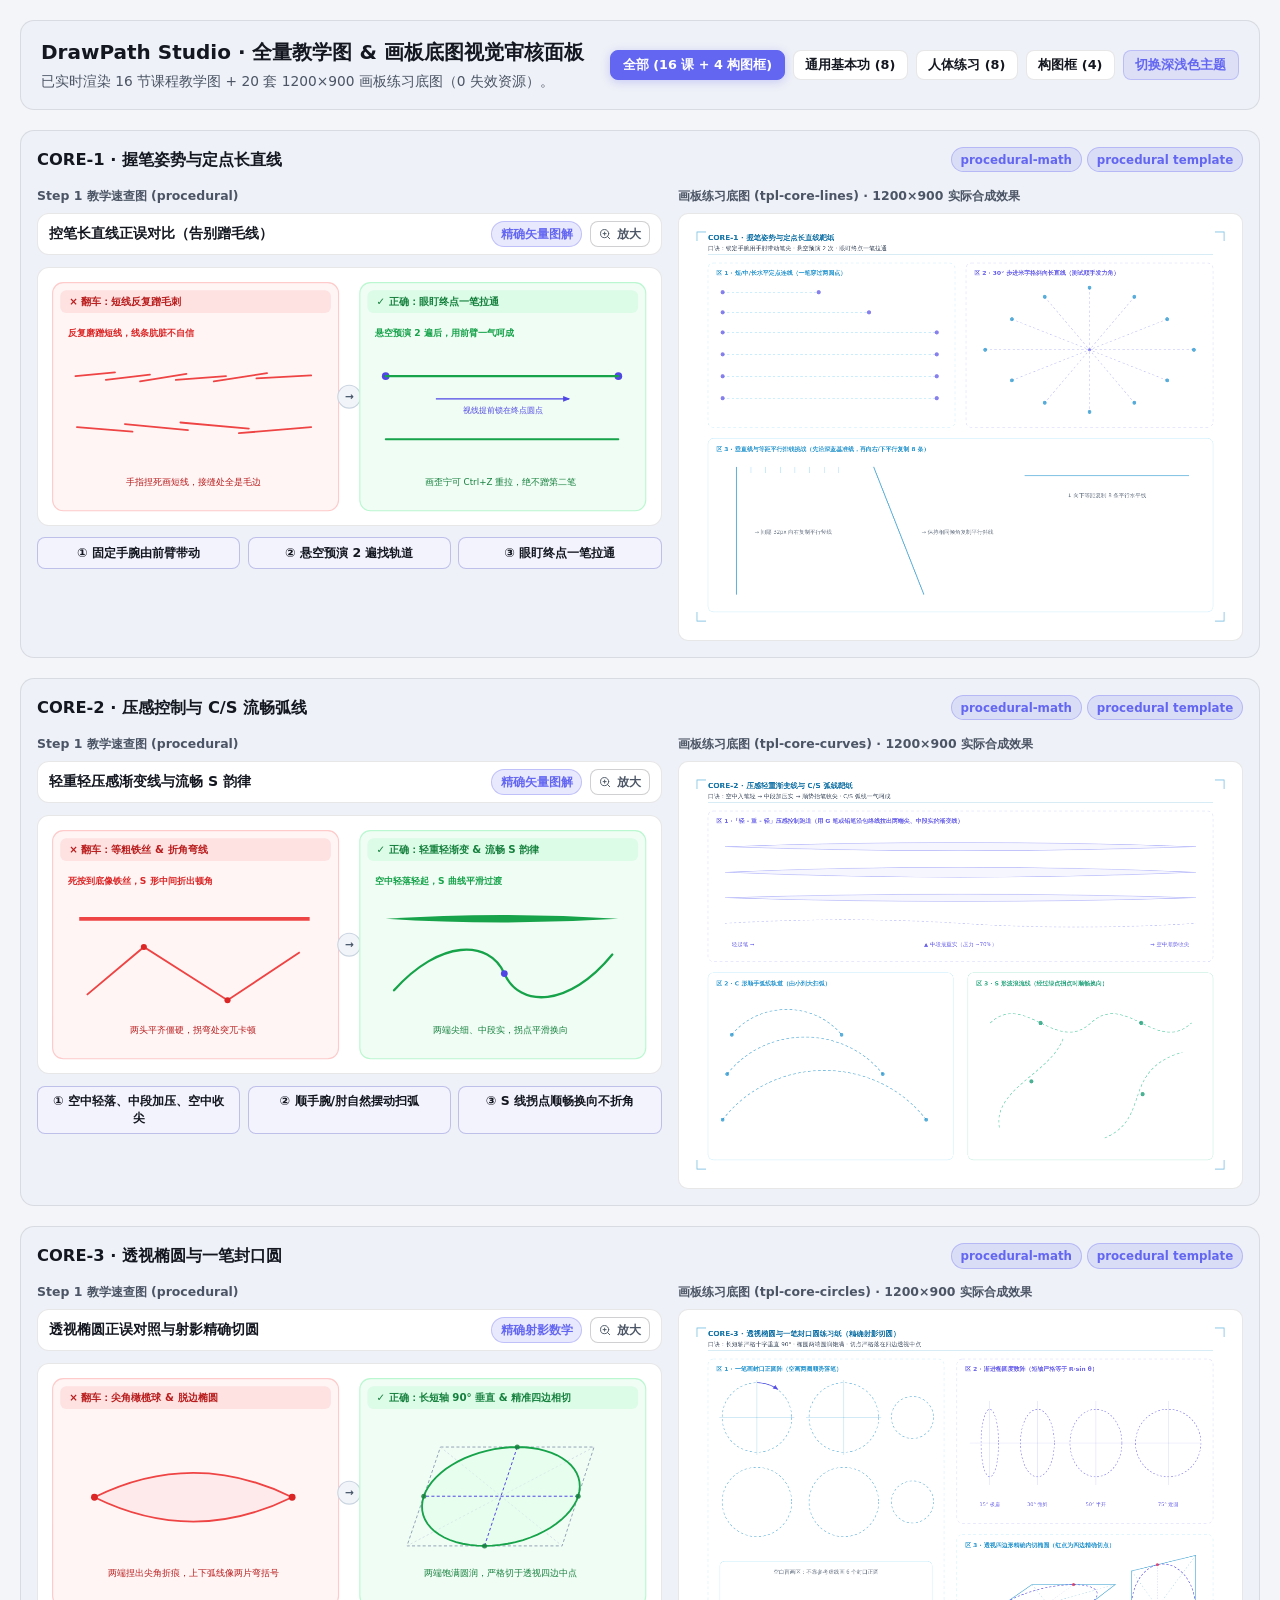
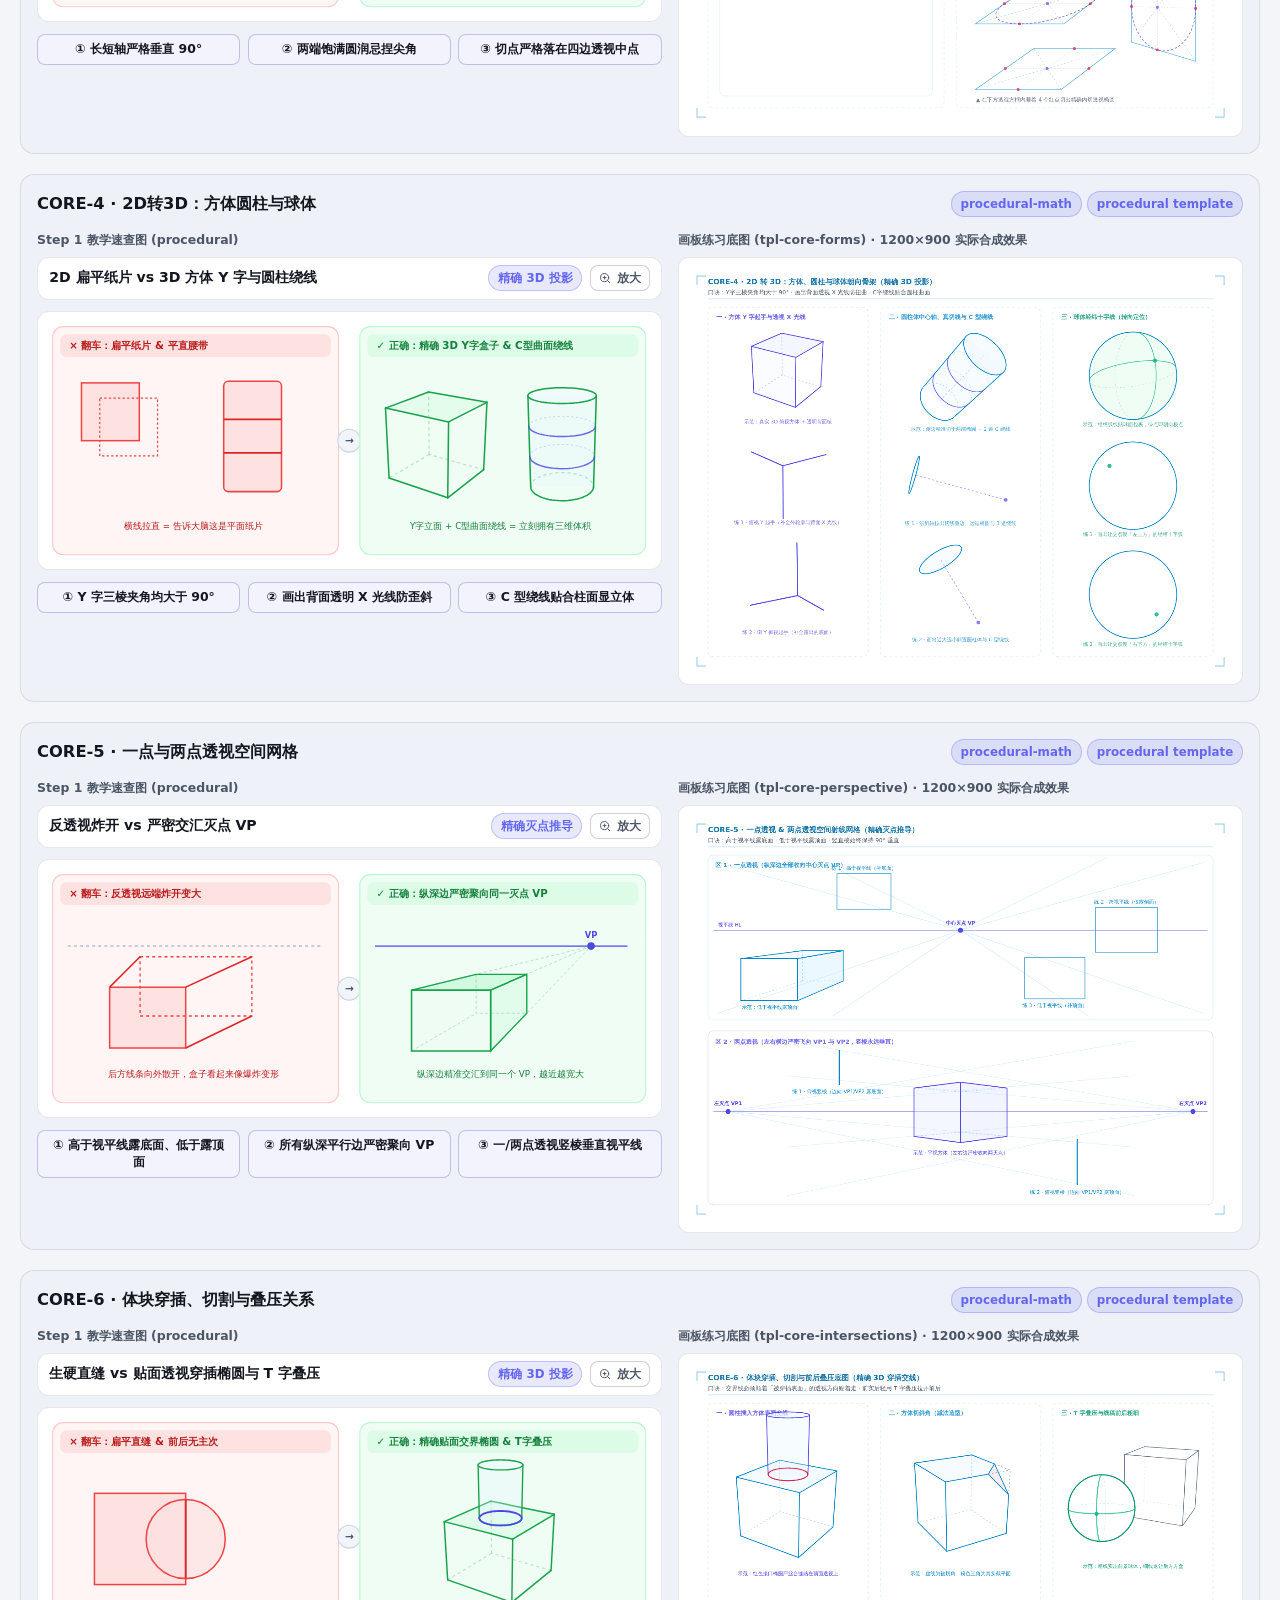
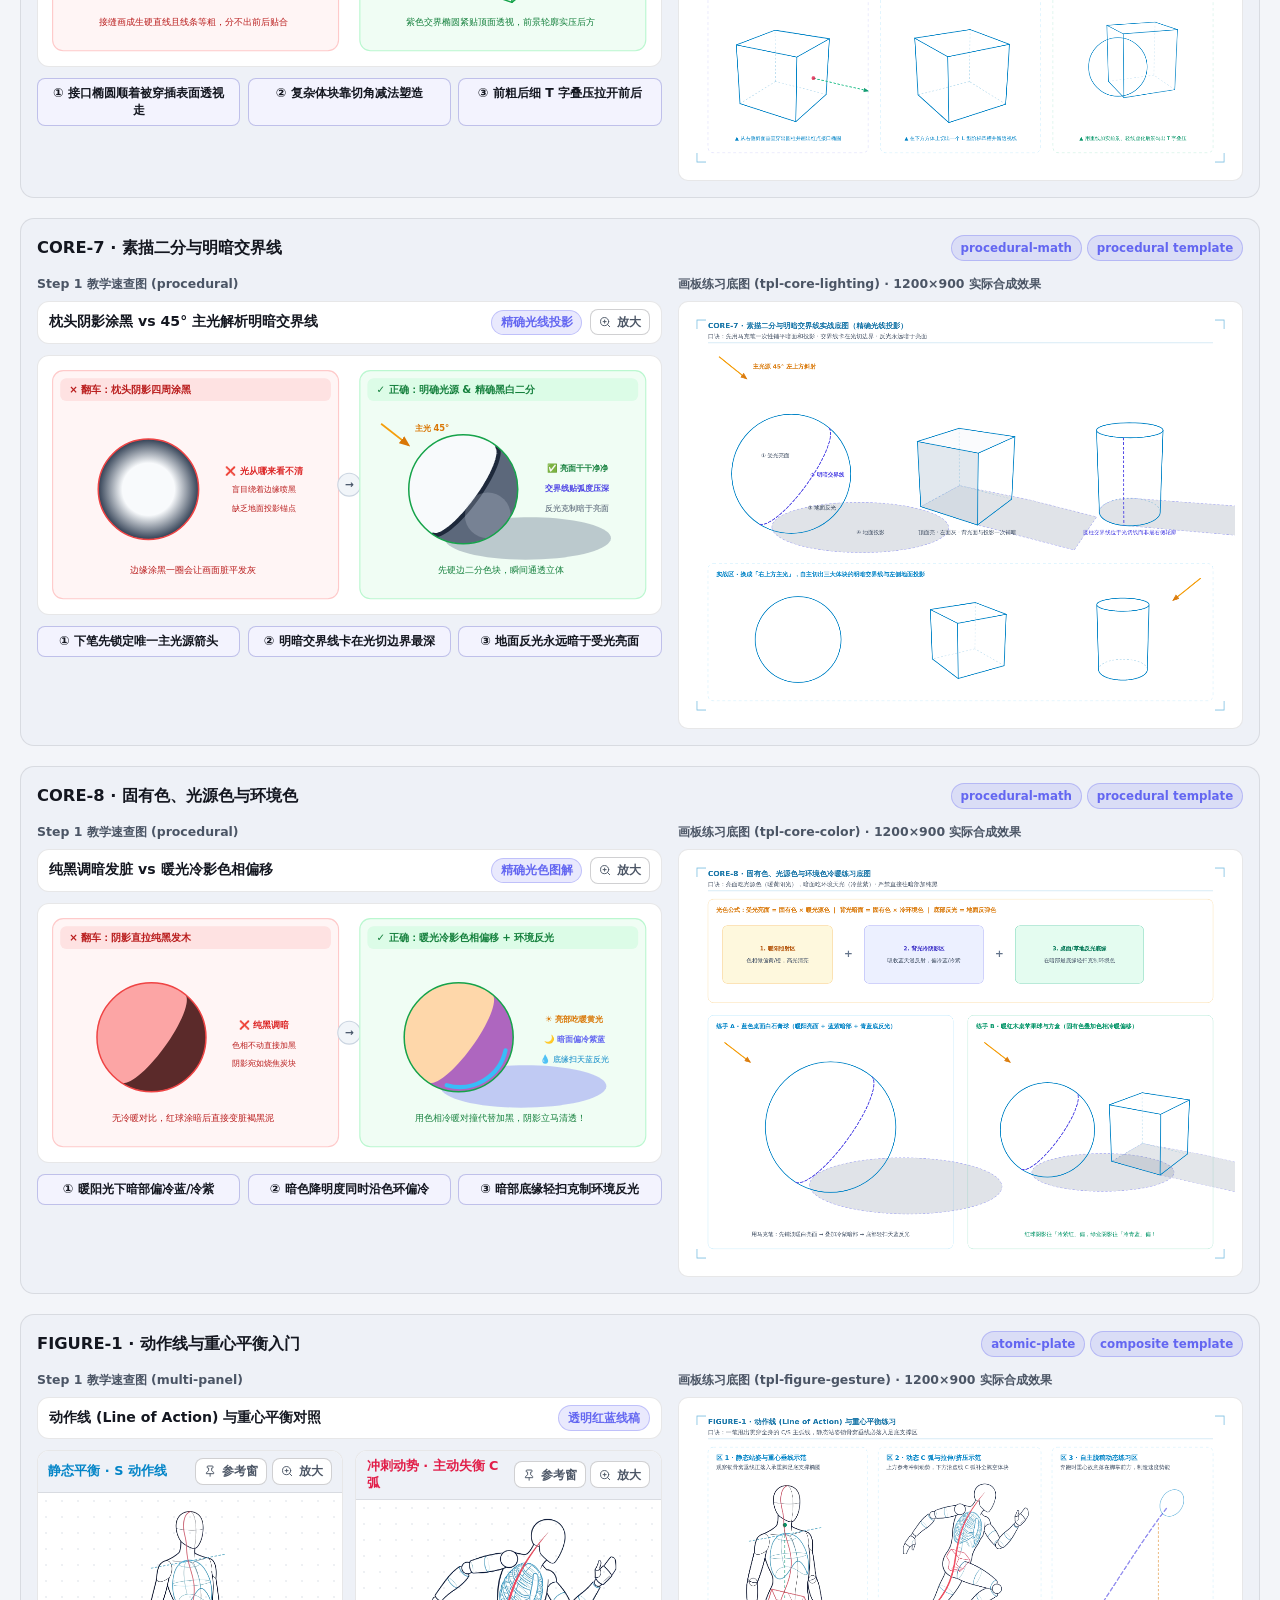
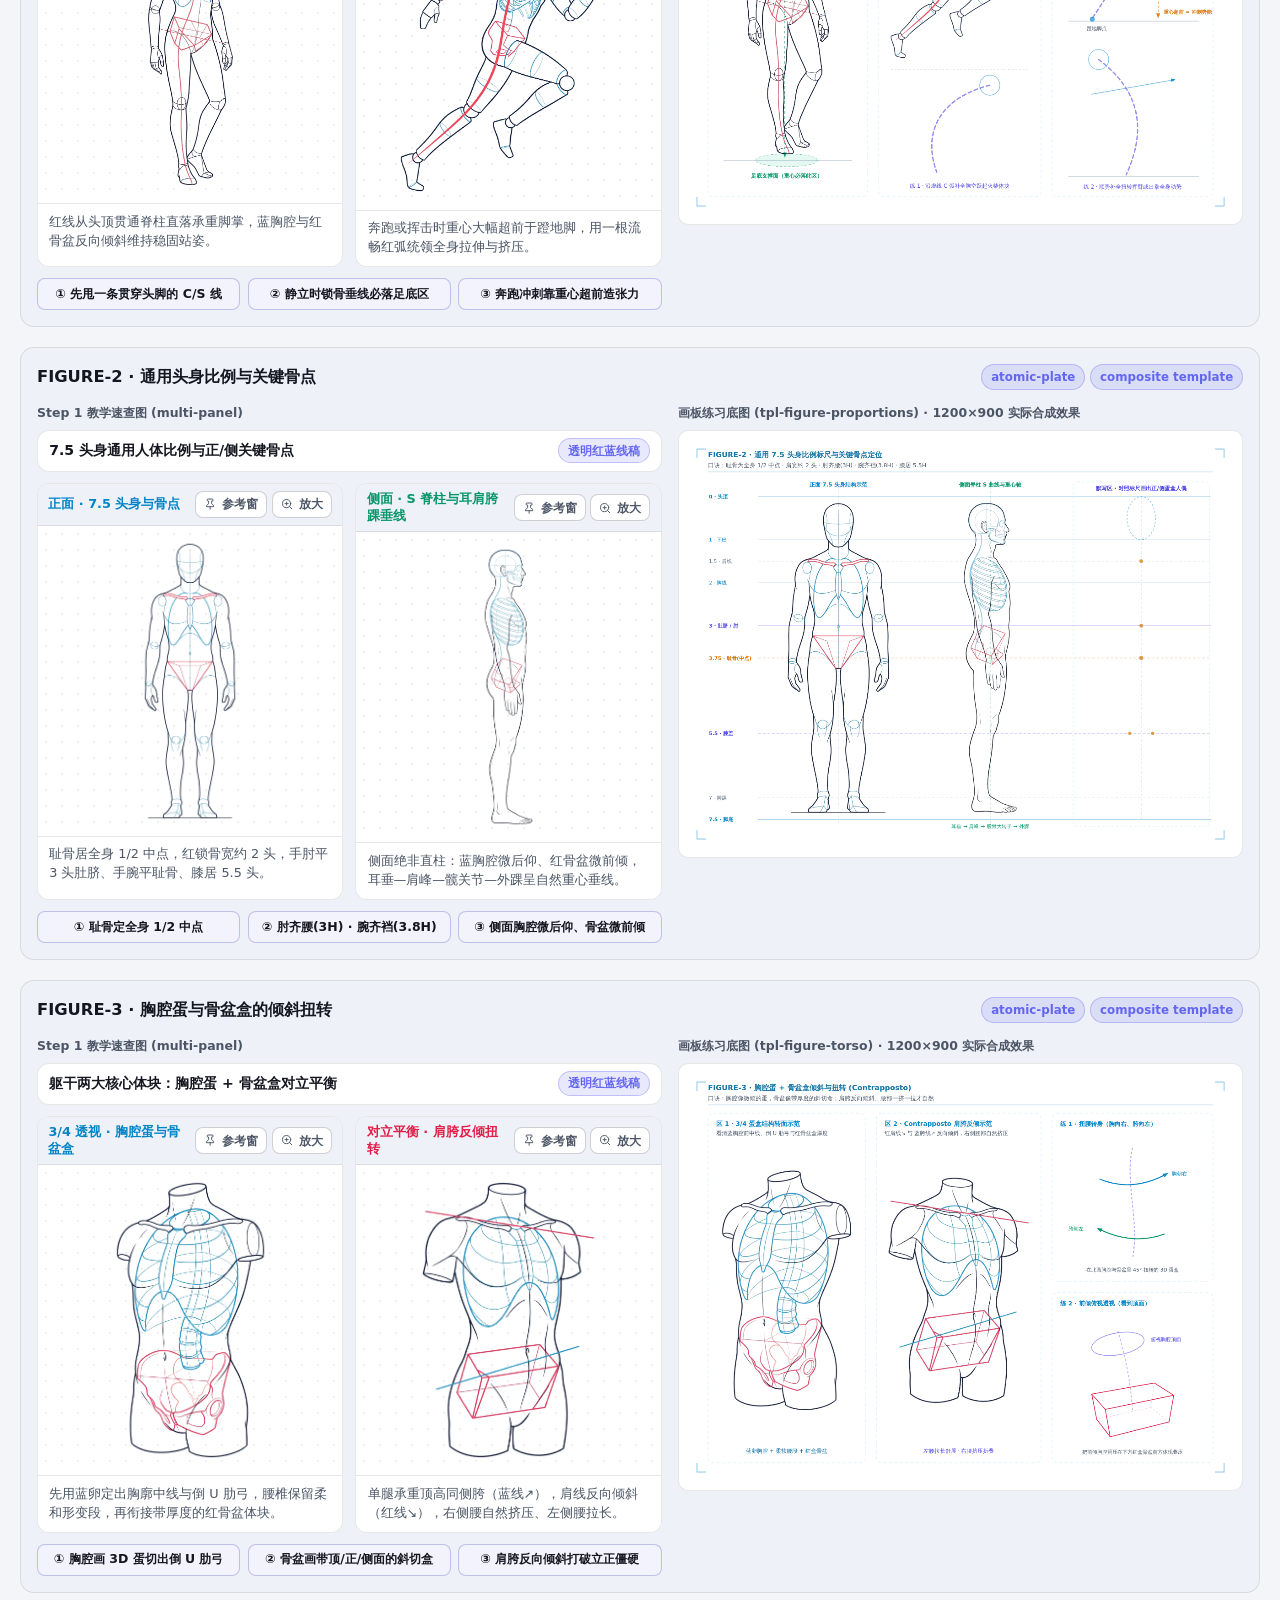
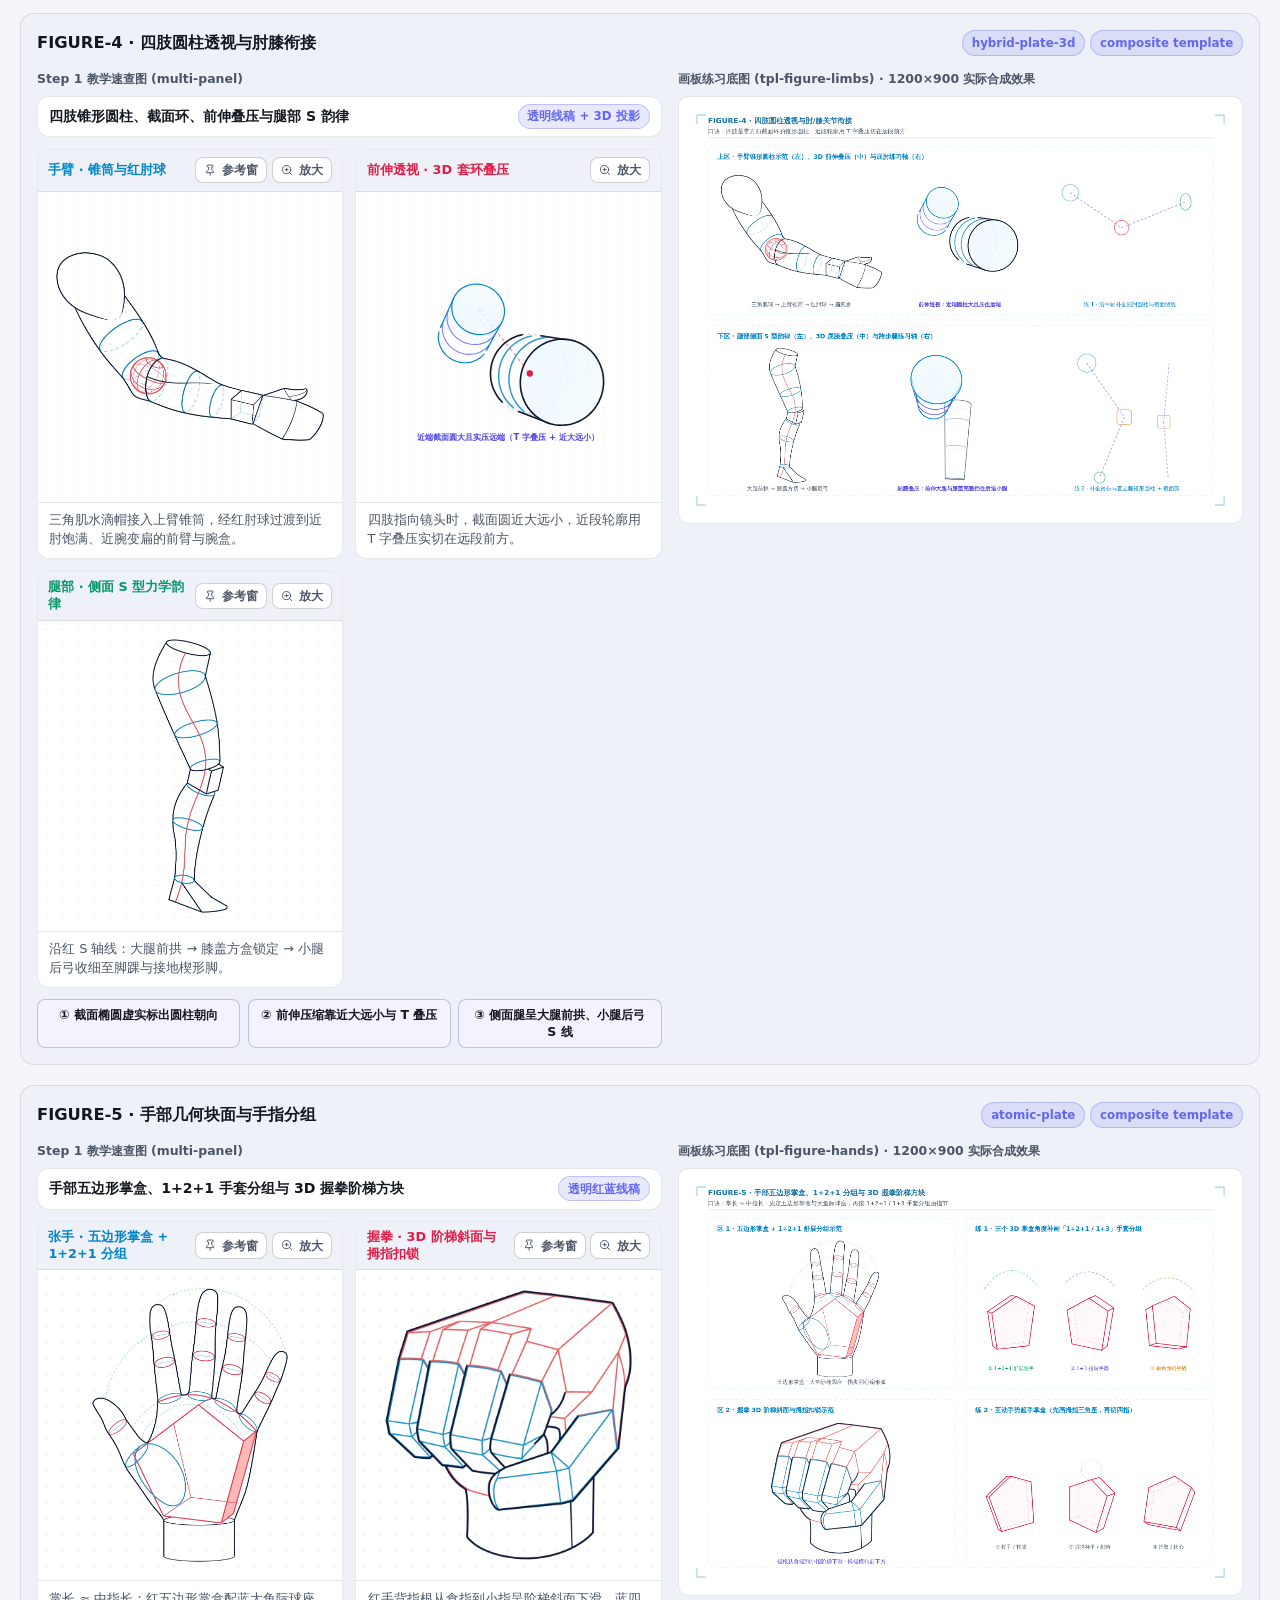
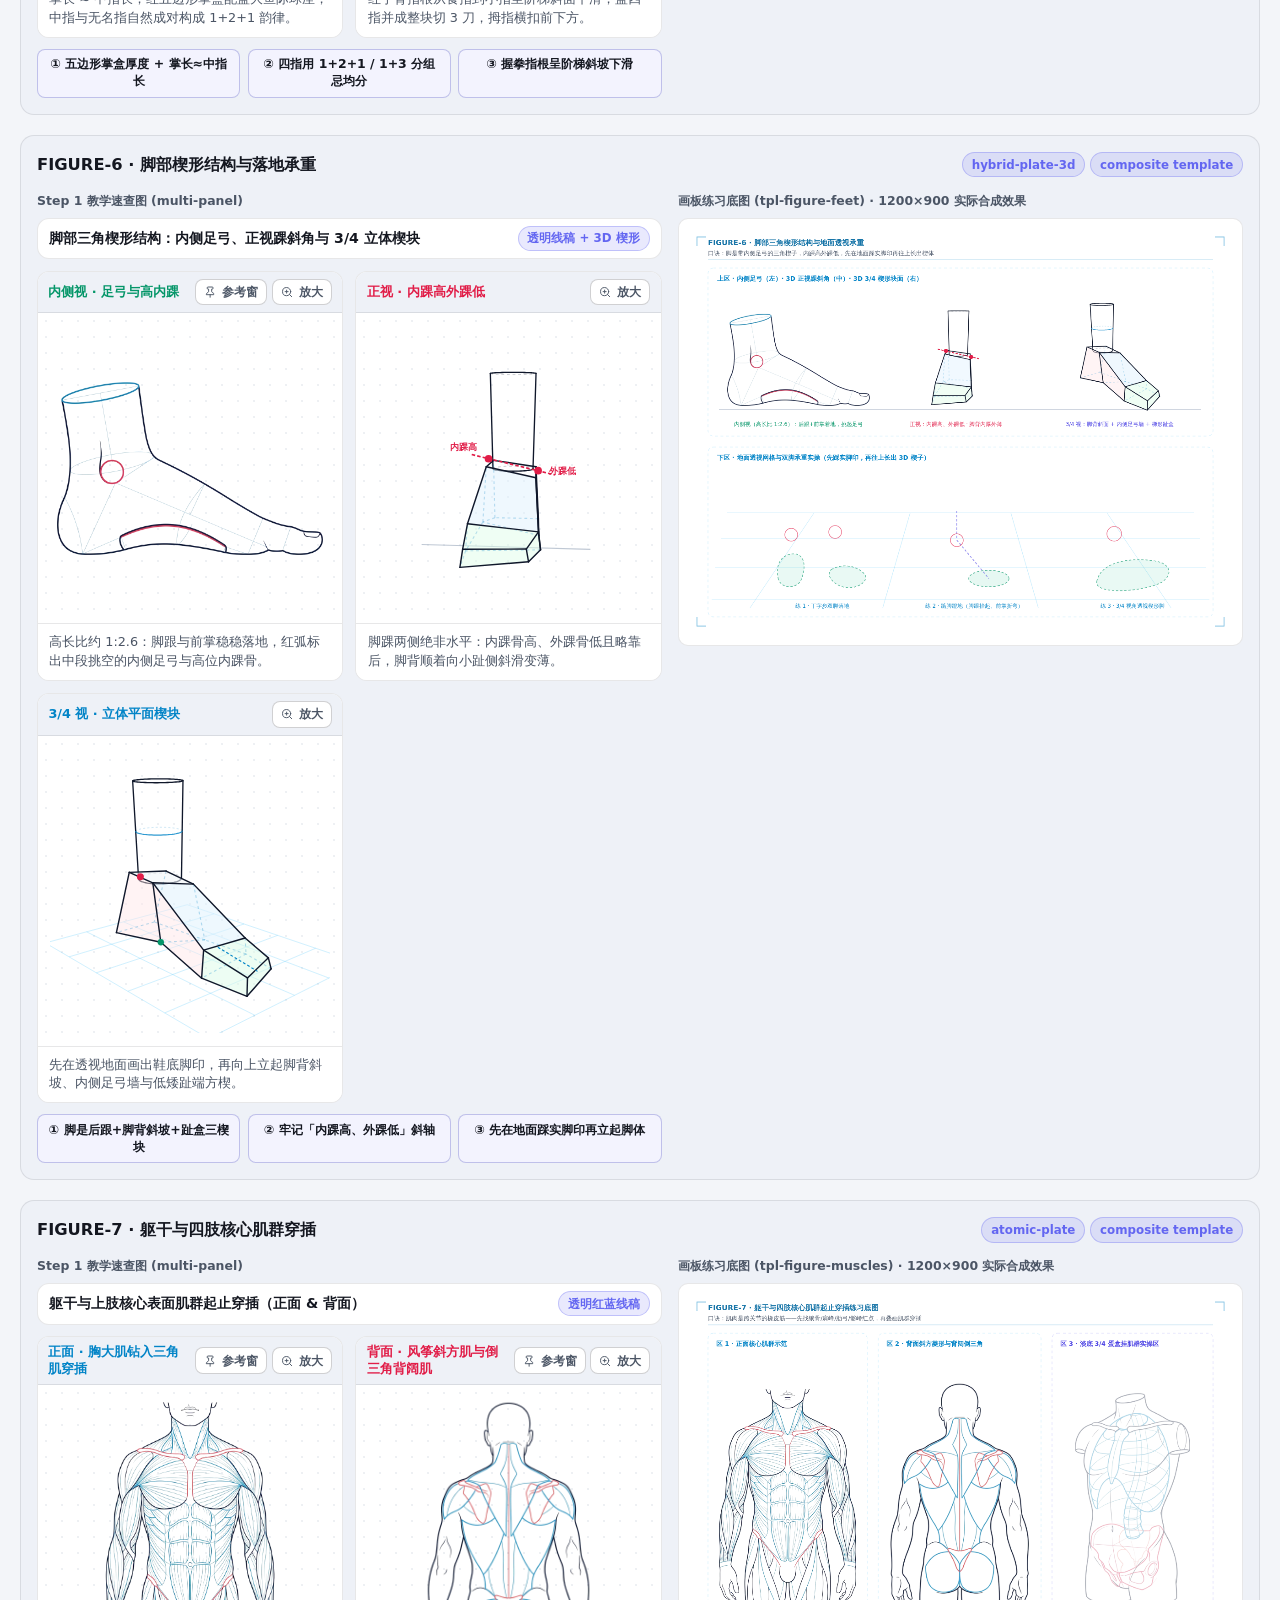
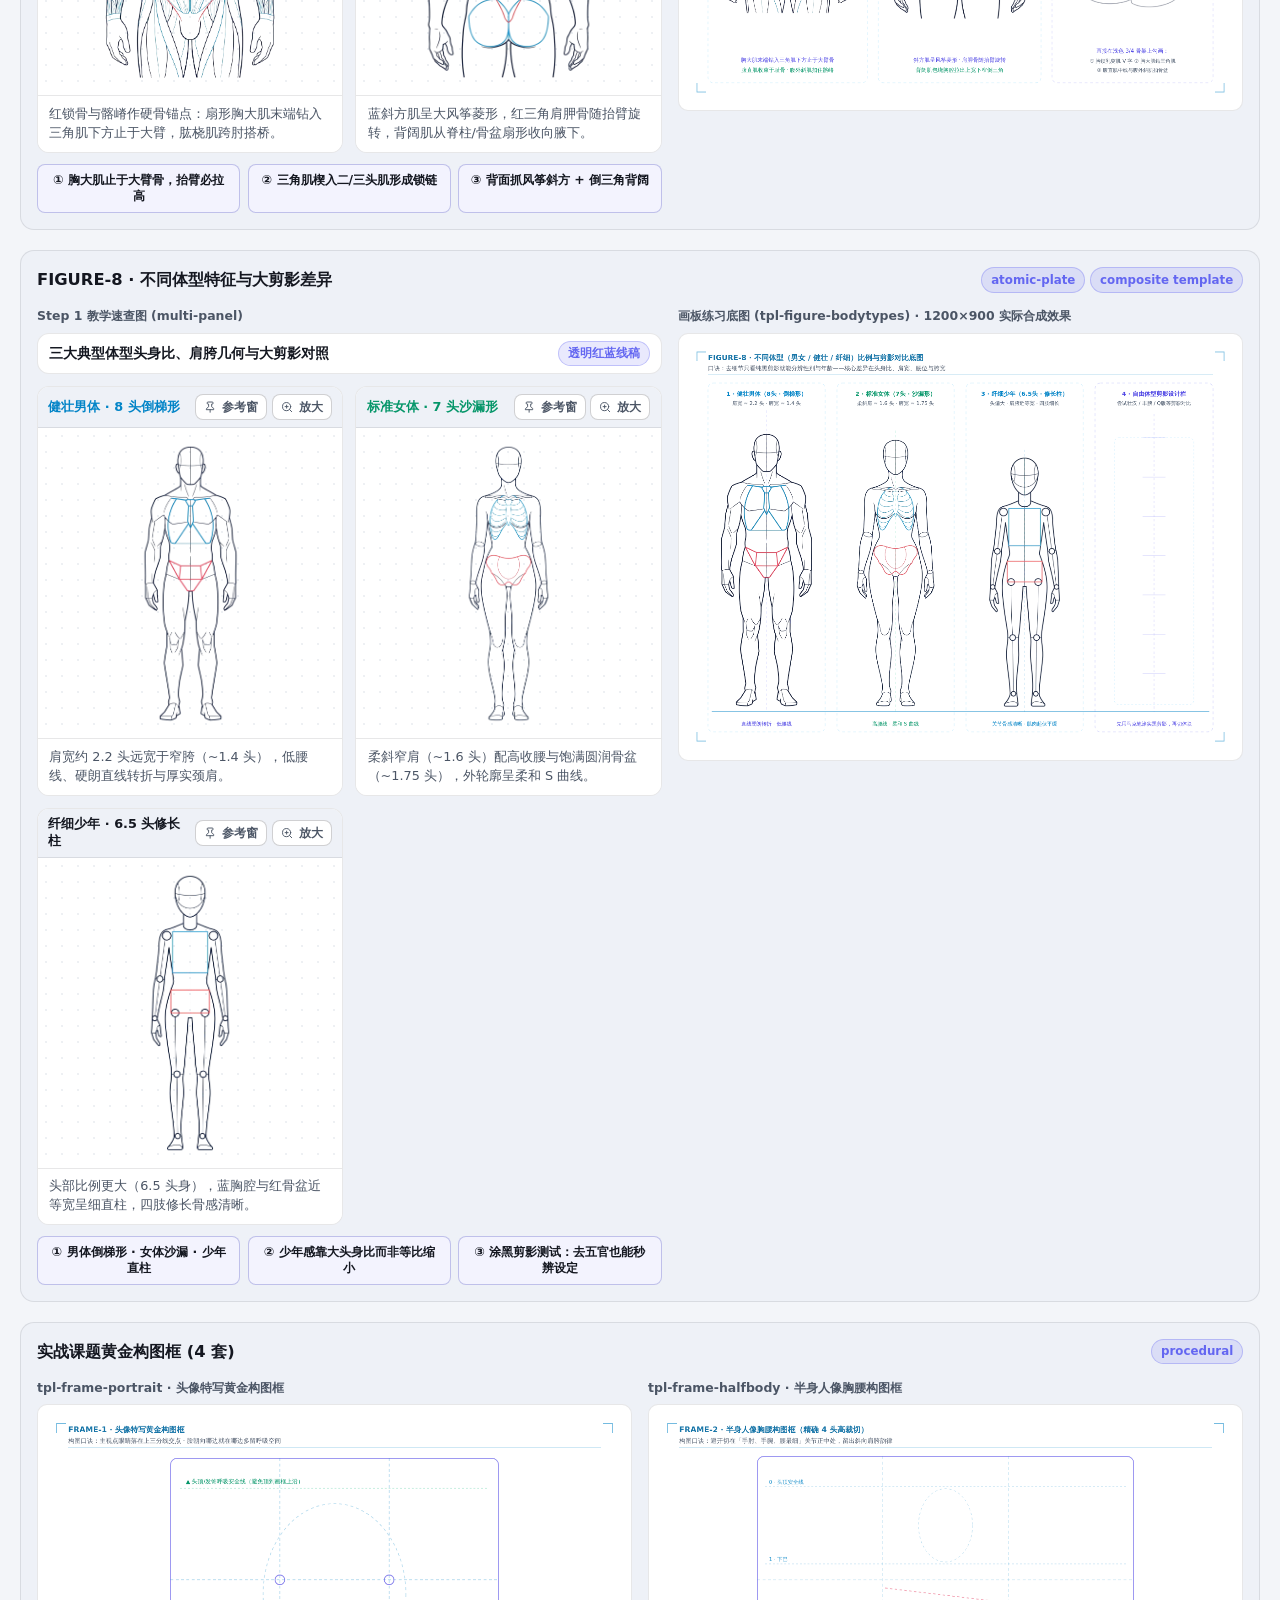
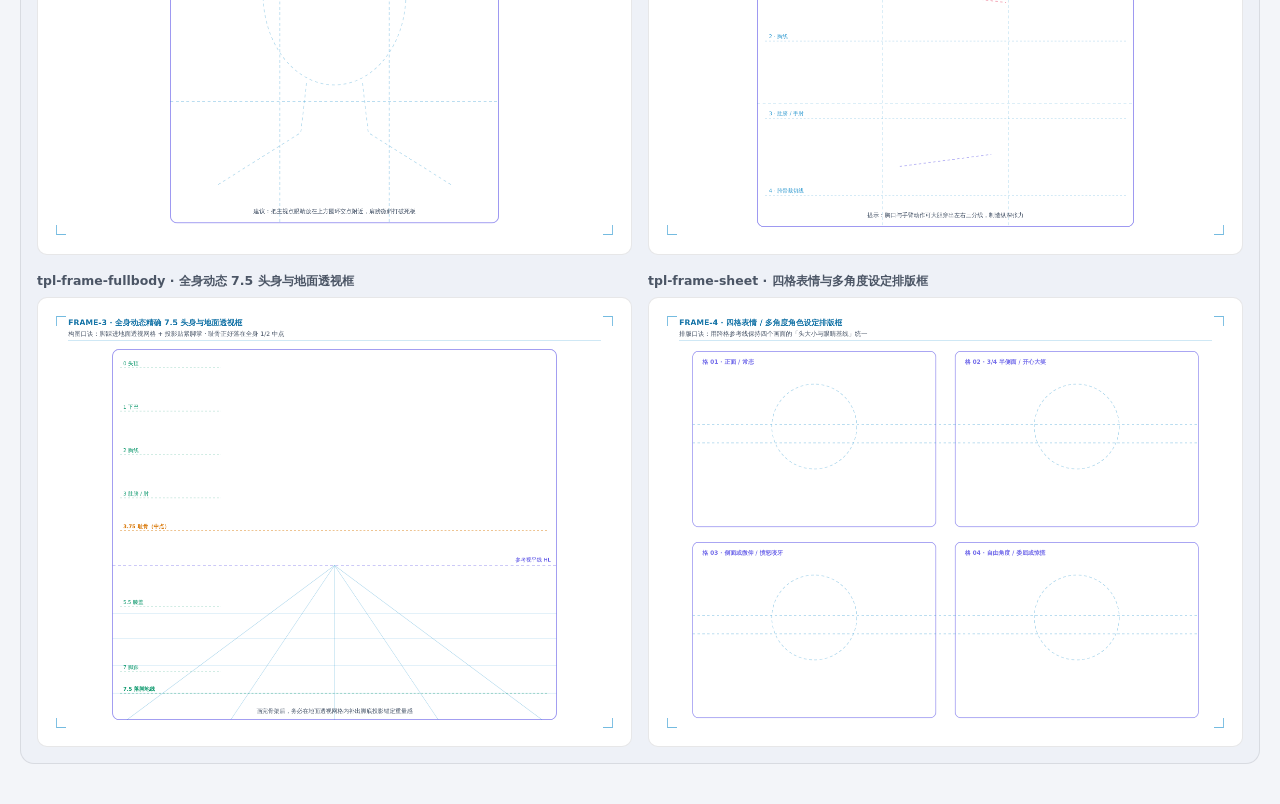
==== commit 9179b6c3: "feat(studio): overhaul iPad Apple Pencil engine, 32 direct curated videos, and minimalist SVG icons" ====
--- a/tools/diagram-audit.html
+++ b/tools/diagram-audit.html
@@ -97,15 +97,15 @@
 <body>
   <header class="audit-header">
     <div>
-      <h1>📐 DrawPath Studio · 全量教学图 &amp; 画板底图视觉审核面板</h1>
+      <h1>DrawPath Studio · 全量教学图 &amp; 画板底图视觉审核面板</h1>
       <p class="section-sub" id="audit-summary">正在加载全部课程图解与合成画板底图…</p>
     </div>
     <div class="audit-controls">
       <button type="button" class="btn btn-sm active" data-filter="all">全部 (16 课 + 4 构图框)</button>
-      <button type="button" class="btn btn-sm" data-filter="core">🧱 通用基本功 (8)</button>
-      <button type="button" class="btn btn-sm" data-filter="figure">🏃 人体练习 (8)</button>
-      <button type="button" class="btn btn-sm" data-filter="frames">🎯 构图框 (4)</button>
-      <button type="button" id="btn-audit-theme" class="btn btn-secondary btn-sm">🌓 切换深浅色主题</button>
+      <button type="button" class="btn btn-sm" data-filter="core">通用基本功 (8)</button>
+      <button type="button" class="btn btn-sm" data-filter="figure">人体练习 (8)</button>
+      <button type="button" class="btn btn-sm" data-filter="frames">构图框 (4)</button>
+      <button type="button" id="btn-audit-theme" class="btn btn-secondary btn-sm">切换深浅色主题</button>
     </div>
   </header>
 
@@ -220,7 +220,7 @@
         section.className = 'audit-card';
         section.innerHTML = `
           <div class="audit-card-head">
-            <h2>🎯 实战课题黄金构图框 (${frames.length} 套)</h2>
+            <h2>实战课题黄金构图框 (${frames.length} 套)</h2>
             <span class="diagram-source-badge">procedural</span>
           </div>
           <div class="audit-frames-grid">
--- a/styles/main.css
+++ b/styles/main.css
@@ -1352,8 +1352,8 @@
   overflow: hidden;
 }
 
-.cheatsheet-svg-wrap svg,
-.cheatsheet-box svg,
+.cheatsheet-svg-wrap svg:not(.ui-icon),
+.cheatsheet-box svg:not(.ui-icon),
 .custom-diagram-img {
   width: 100%;
   height: auto;
@@ -1622,13 +1622,14 @@
   position: relative;
   width: 100%;
   aspect-ratio: 16 / 9;
-}
-
-#video-player-stage iframe,
-.video-player-stage iframe {
+  background: #0b0d12;
+}
+
+.video-aspect-16x9 iframe {
+  position: absolute;
+  inset: 0;
   width: 100%;
   height: 100%;
-  aspect-ratio: 16 / 9;
   border: 0;
   display: block;
 }
@@ -1846,6 +1847,7 @@
   user-select: none;
   -webkit-user-select: none;
   -webkit-touch-callout: none;
+  -webkit-tap-highlight-color: transparent;
 }
 
 .canvas-transform-wrapper,
@@ -1863,6 +1865,7 @@
   user-select: none;
   -webkit-user-select: none;
   -webkit-touch-callout: none;
+  -webkit-tap-highlight-color: transparent;
 }
 
 .canvas-transform-wrapper.flipped {
@@ -1879,6 +1882,7 @@
   user-select: none;
   -webkit-user-select: none;
   -webkit-touch-callout: none;
+  -webkit-tap-highlight-color: transparent;
 }
 
 #canvas-layer-template {
@@ -3364,3 +3368,148 @@
     height: 260px;
   }
 }
+
+/* ==========================================================================
+   Minimalist SVG Icon System & Curated Direct Video Switcher
+   ========================================================================== */
+
+.ui-icon {
+  width: 1.05em;
+  height: 1.05em;
+  display: inline-block;
+  flex-shrink: 0;
+  vertical-align: -0.15em;
+}
+
+.nav-tab,
+.track-filter-btn,
+.brush-btn,
+.diagram-mini-btn,
+.diagram-action-btn,
+.pinboard-icon-btn,
+.pinboard-title,
+.challenge-lesson-chip,
+.video-card-meta,
+.journal-duration,
+.heading-with-icon,
+.inline-icon-text,
+.empty-title {
+  display: inline-flex;
+  align-items: center;
+  gap: 0.36rem;
+}
+
+.onboarding-summary-bar {
+  justify-content: flex-start;
+  gap: 0.48rem;
+}
+
+.onboarding-summary-bar::after {
+  margin-left: auto;
+}
+
+.onboarding-tip,
+.pitfall-wrong,
+.pitfall-fix,
+.pose3d-tip-banner {
+  display: flex;
+  align-items: flex-start;
+  gap: 0.45rem;
+}
+
+.onboarding-tip .ui-icon,
+.pitfall-wrong .ui-icon,
+.pitfall-fix .ui-icon,
+.pose3d-tip-banner .ui-icon {
+  margin-top: 0.18em;
+}
+
+.pitfall-wrong .ui-icon {
+  color: var(--accent-red);
+}
+
+.pitfall-fix .ui-icon {
+  color: var(--accent-emerald);
+}
+
+.lesson-mantra-banner > .ui-icon {
+  color: var(--brand);
+  width: 1.15em;
+  height: 1.15em;
+}
+
+.layer-eye .ui-icon {
+  width: 0.95rem;
+  height: 0.95rem;
+  color: var(--text-secondary);
+}
+
+/* Curated Direct Video Player Switcher & Active Card */
+.video-source-tabs {
+  display: flex;
+  flex-wrap: wrap;
+  align-items: center;
+  gap: 0.38rem;
+}
+
+.video-source-tab {
+  display: inline-flex;
+  align-items: center;
+  gap: 0.34rem;
+  padding: 0.34rem 0.72rem;
+  border-radius: 999px;
+  border: 1px solid rgba(255, 255, 255, 0.14);
+  background: rgba(255, 255, 255, 0.06);
+  color: #cbd5e1;
+  font-size: 0.78rem;
+  font-weight: 650;
+  transition: background-color 0.15s ease, border-color 0.15s ease, color 0.15s ease;
+}
+
+.video-source-tab:hover {
+  background: rgba(255, 255, 255, 0.14);
+  color: #ffffff;
+}
+
+.video-source-tab.active {
+  background: var(--brand);
+  border-color: var(--brand);
+  color: #ffffff;
+  box-shadow: 0 2px 10px var(--brand-glow);
+}
+
+.video-embed-bar .btn {
+  background: rgba(255, 255, 255, 0.08);
+  border-color: rgba(255, 255, 255, 0.16);
+  color: #f1f5f9;
+}
+
+.video-embed-bar .btn:hover {
+  background: rgba(255, 255, 255, 0.16);
+  border-color: rgba(255, 255, 255, 0.3);
+  color: #ffffff;
+}
+
+.video-now-playing {
+  display: flex;
+  align-items: center;
+  gap: 0.45rem;
+  padding: 0.44rem 0.85rem;
+  background: #0f131c;
+  border-top: 1px solid rgba(255, 255, 255, 0.08);
+  font-size: 0.81rem;
+  color: #cbd5e1;
+}
+
+.video-now-playing .ui-icon {
+  color: var(--brand);
+}
+
+.video-now-playing strong {
+  color: #f8fafc;
+}
+
+.video-card.is-playing {
+  border-color: var(--brand);
+  box-shadow: 0 0 0 1px var(--brand), var(--shadow-sm);
+}
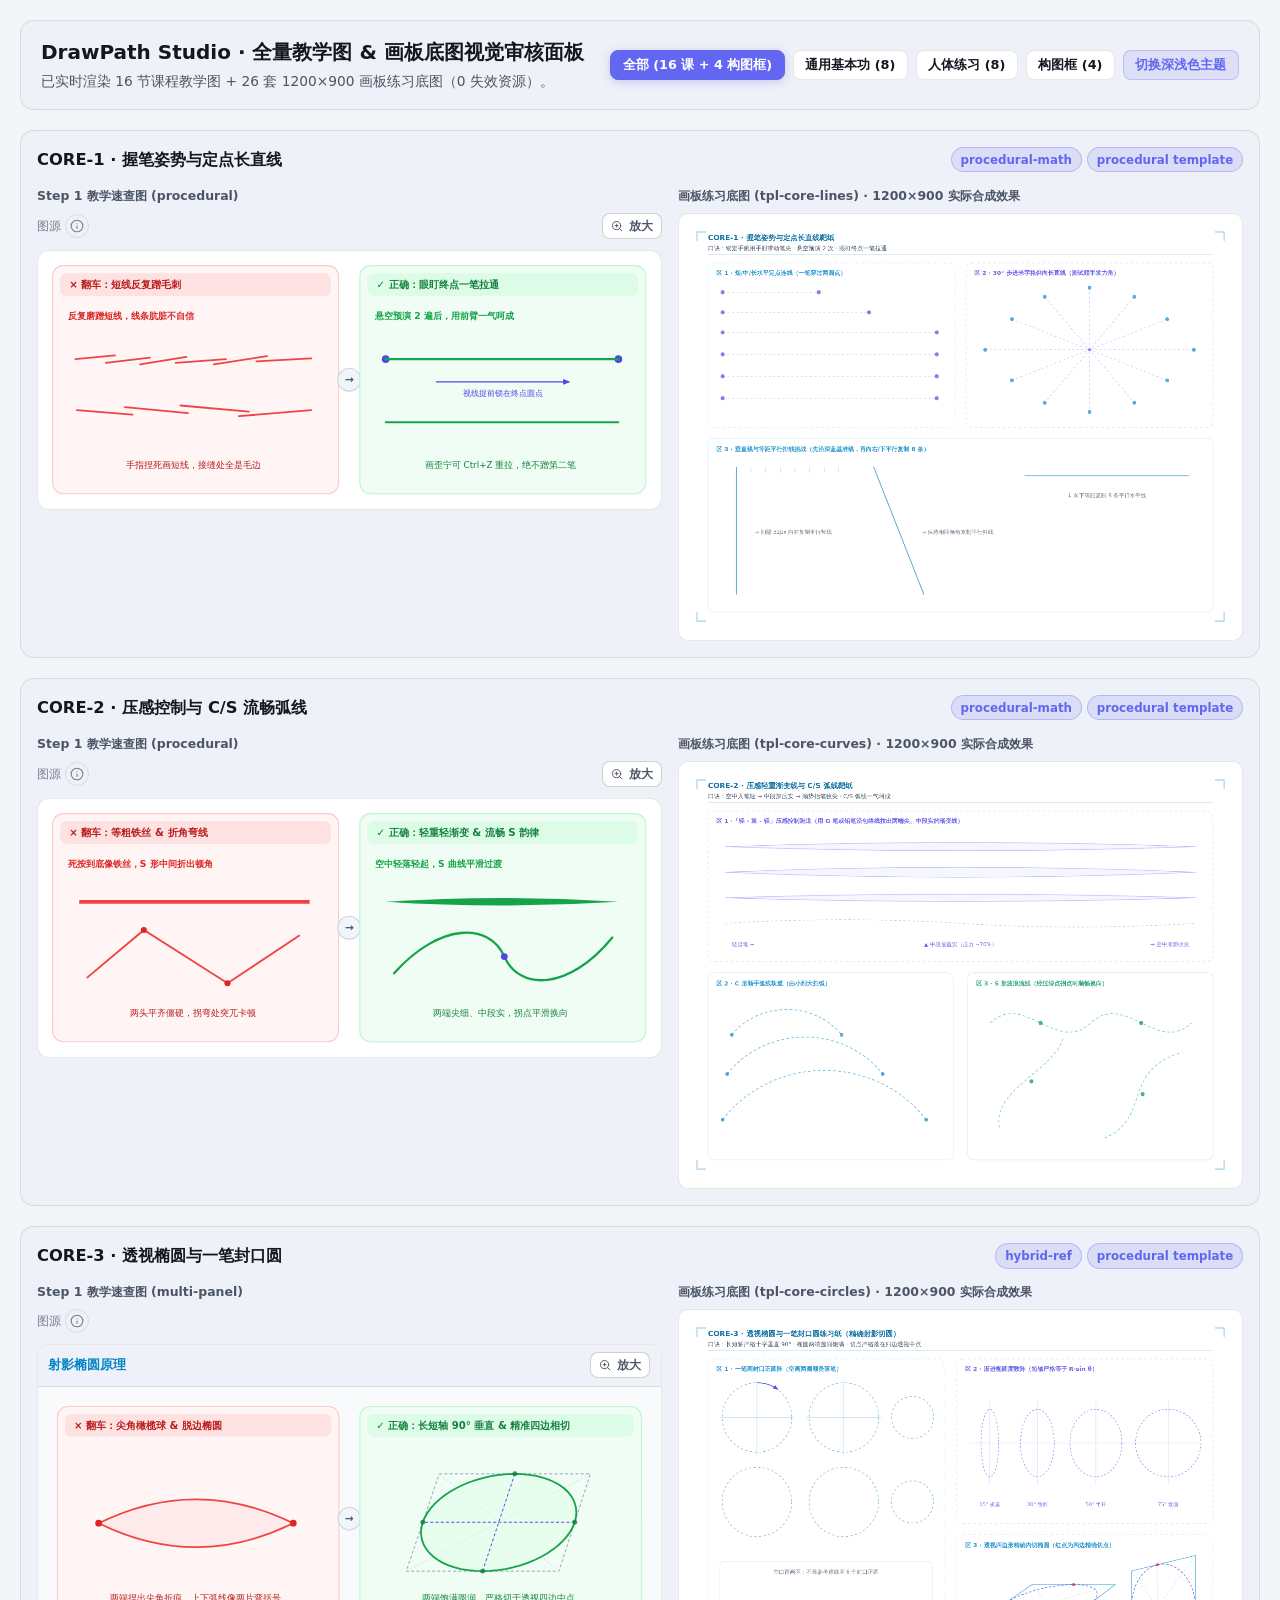
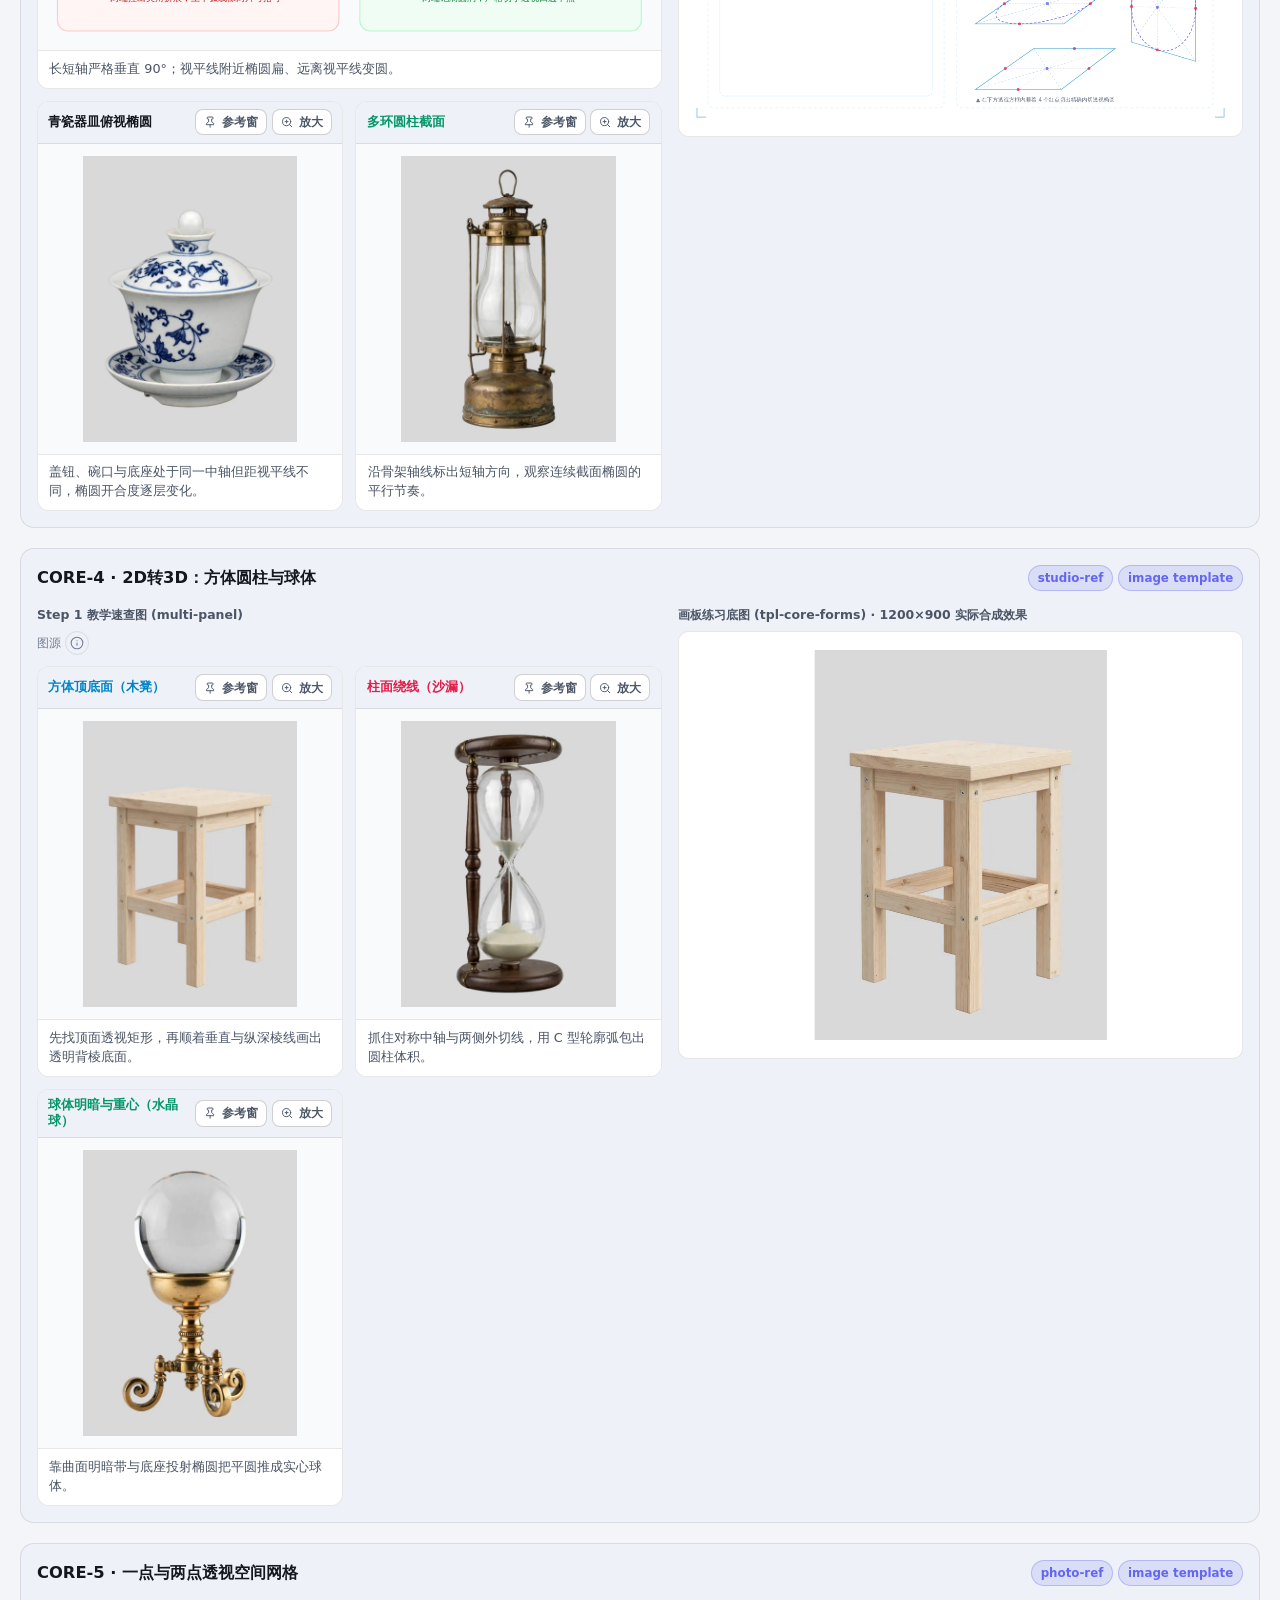
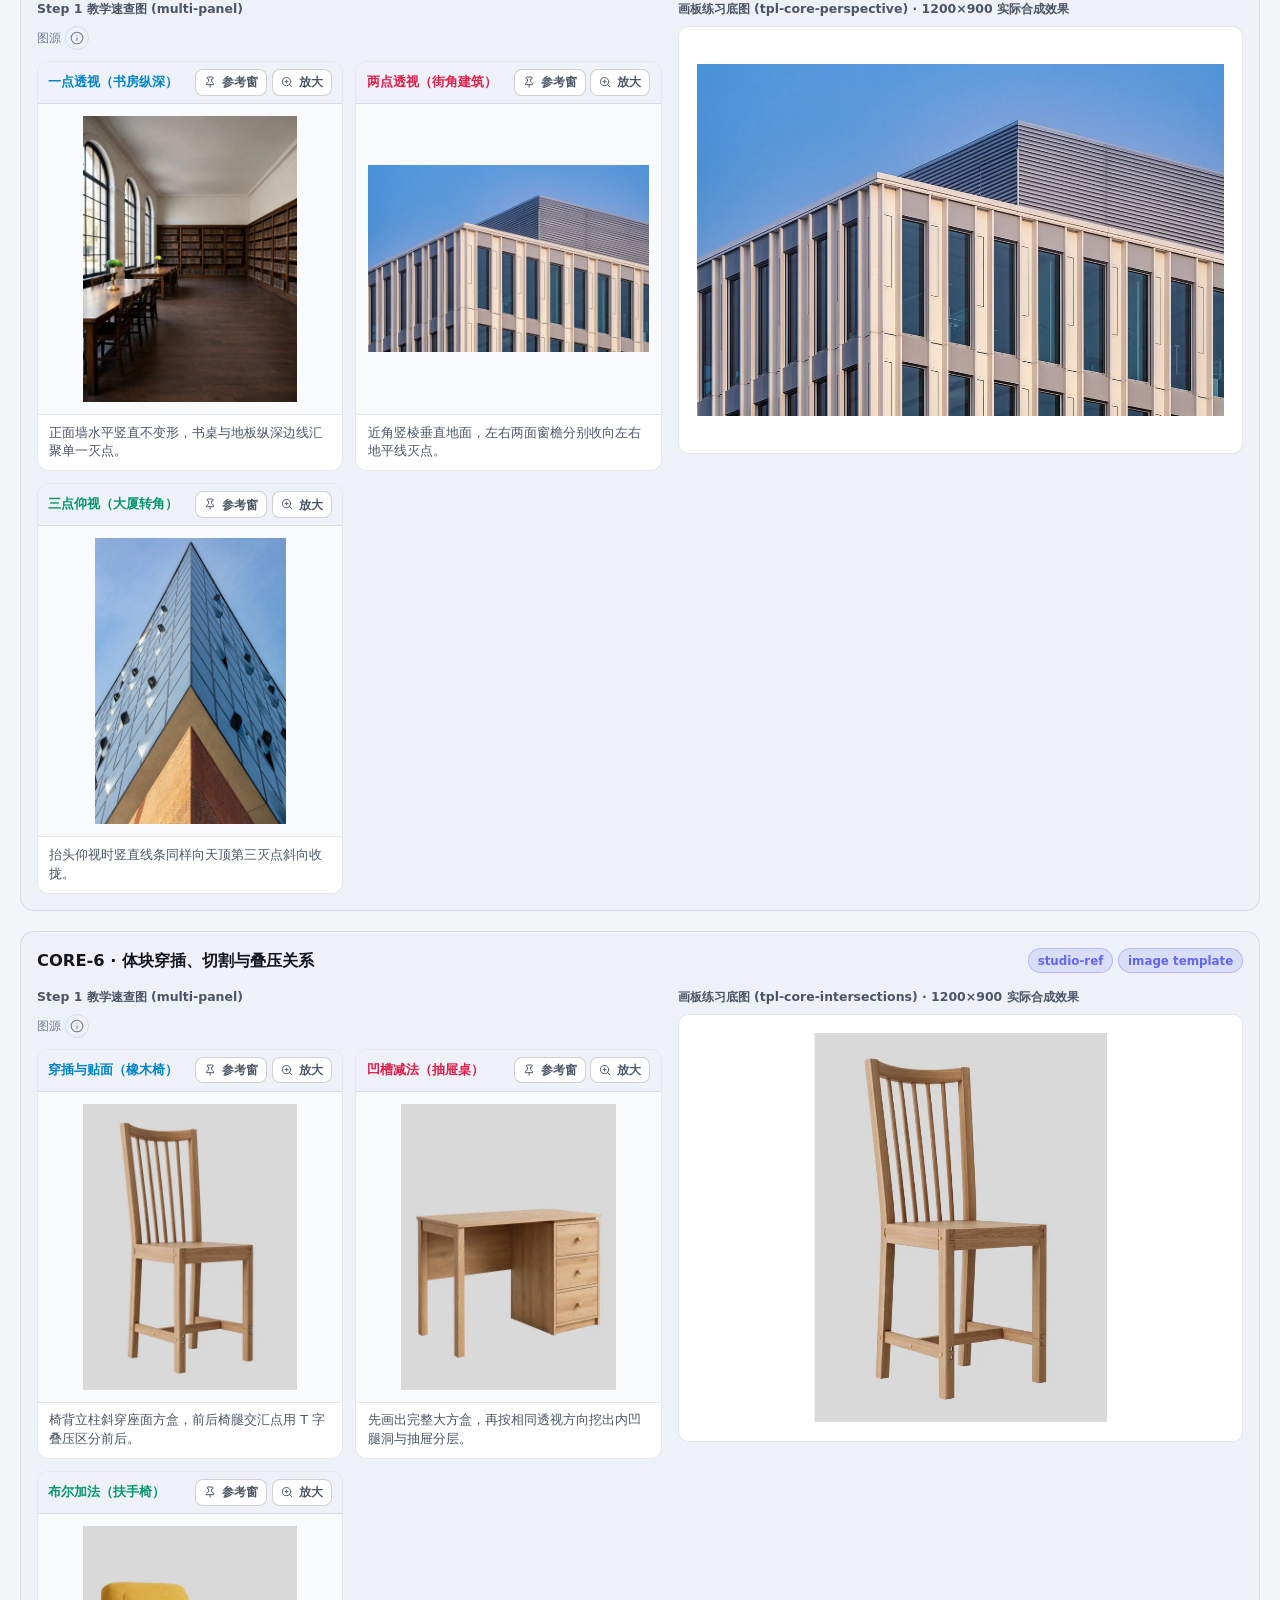
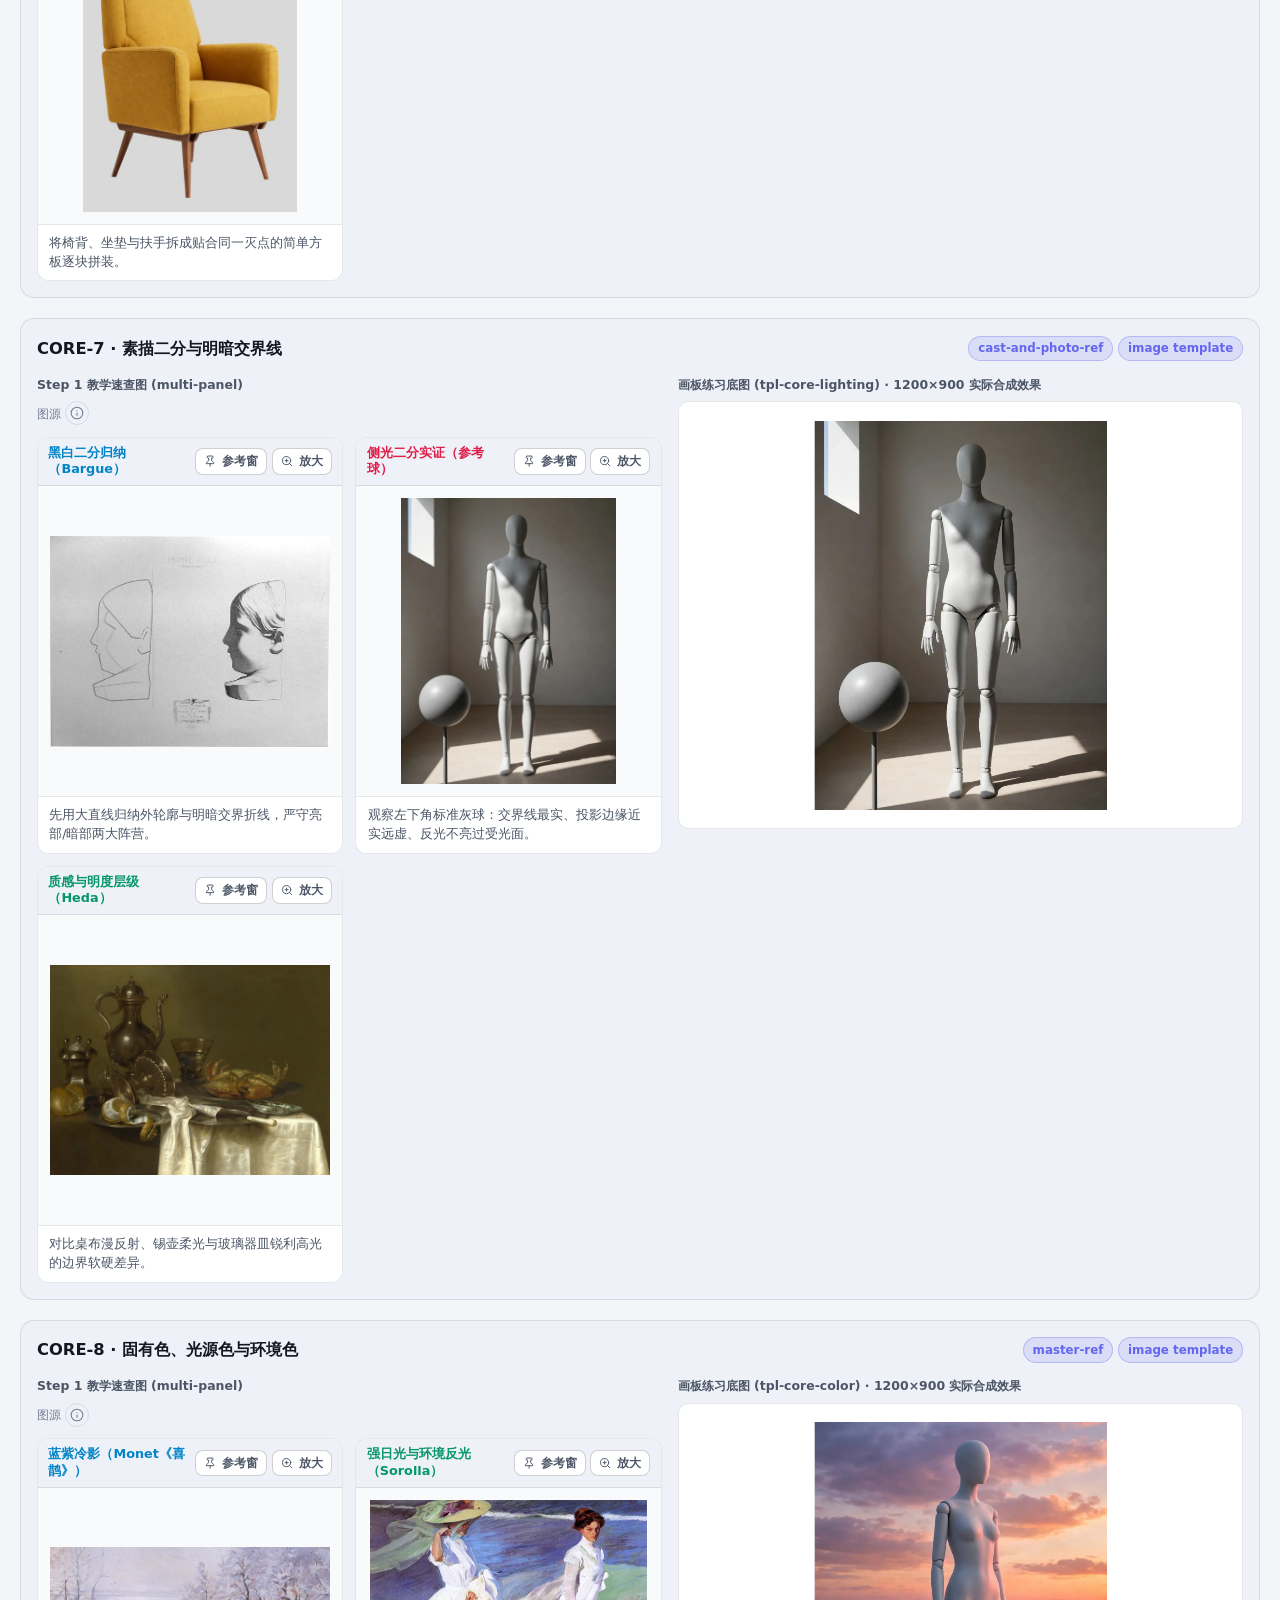
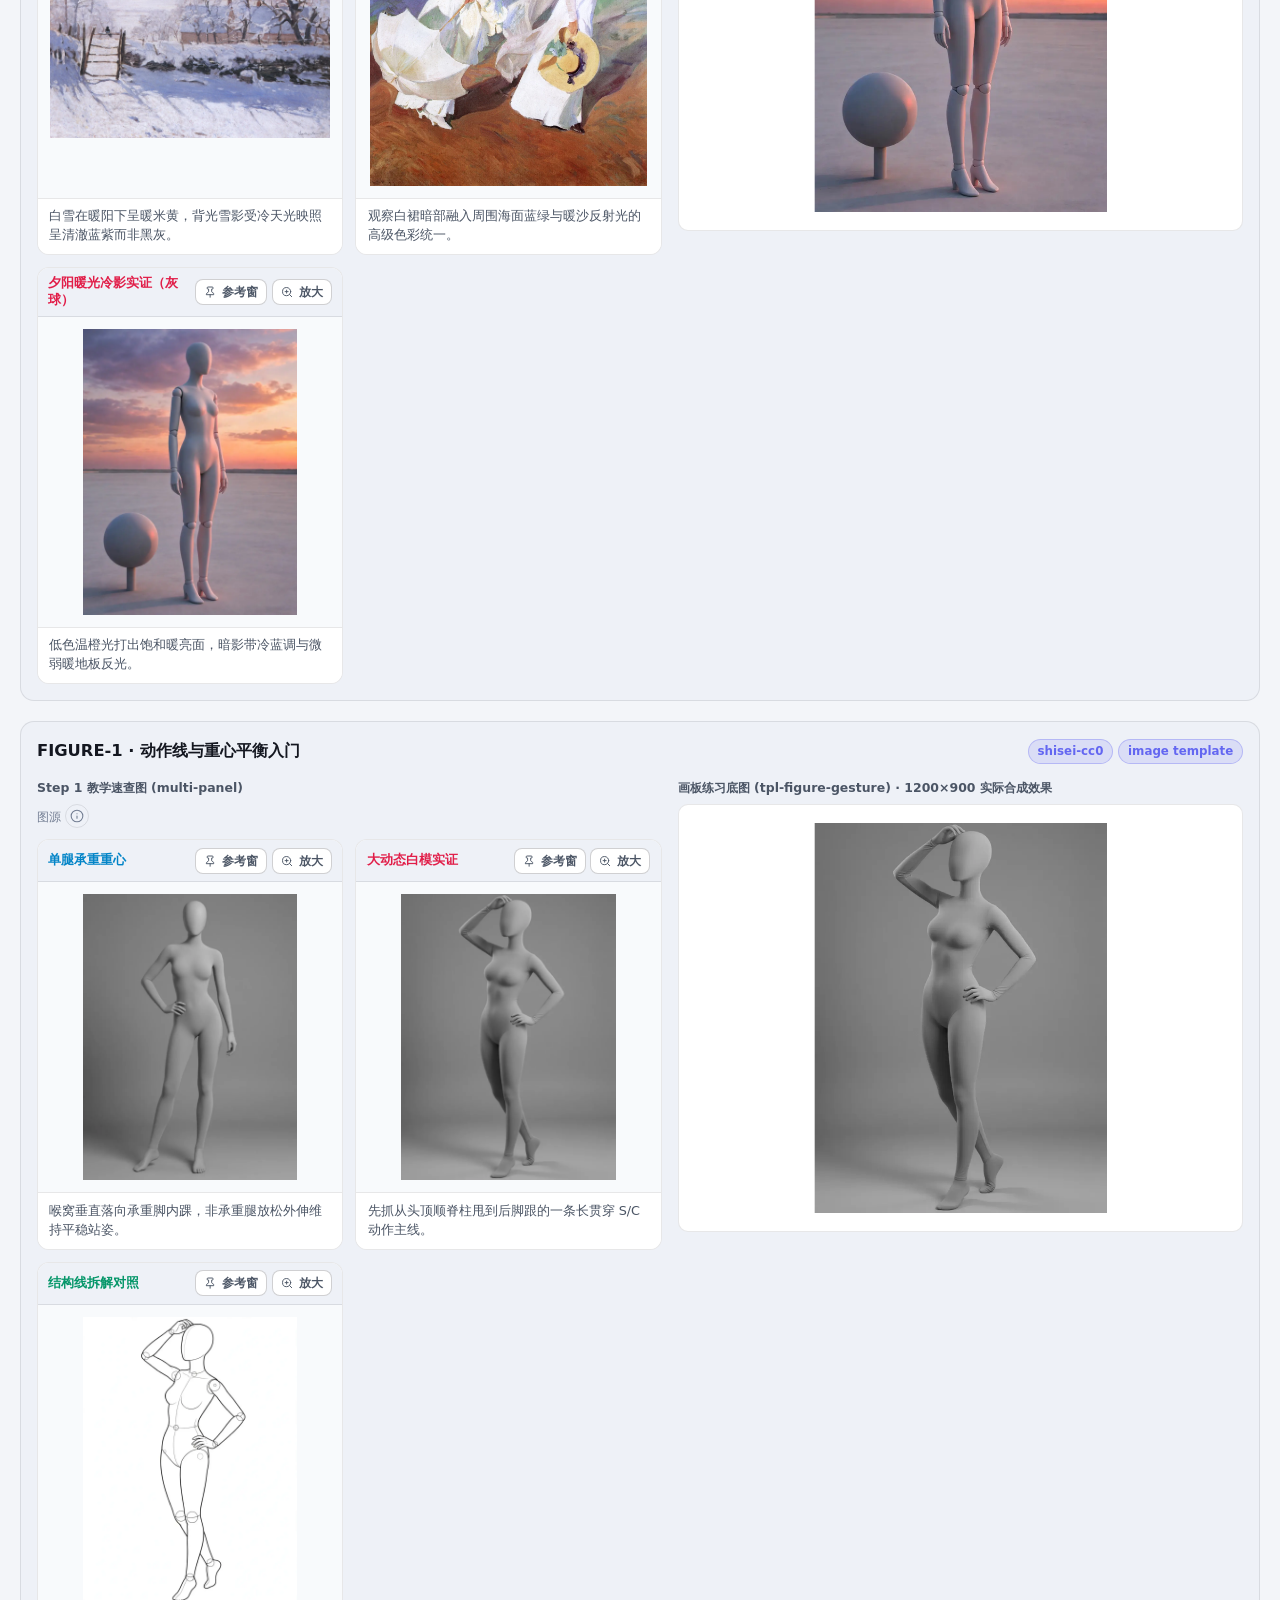
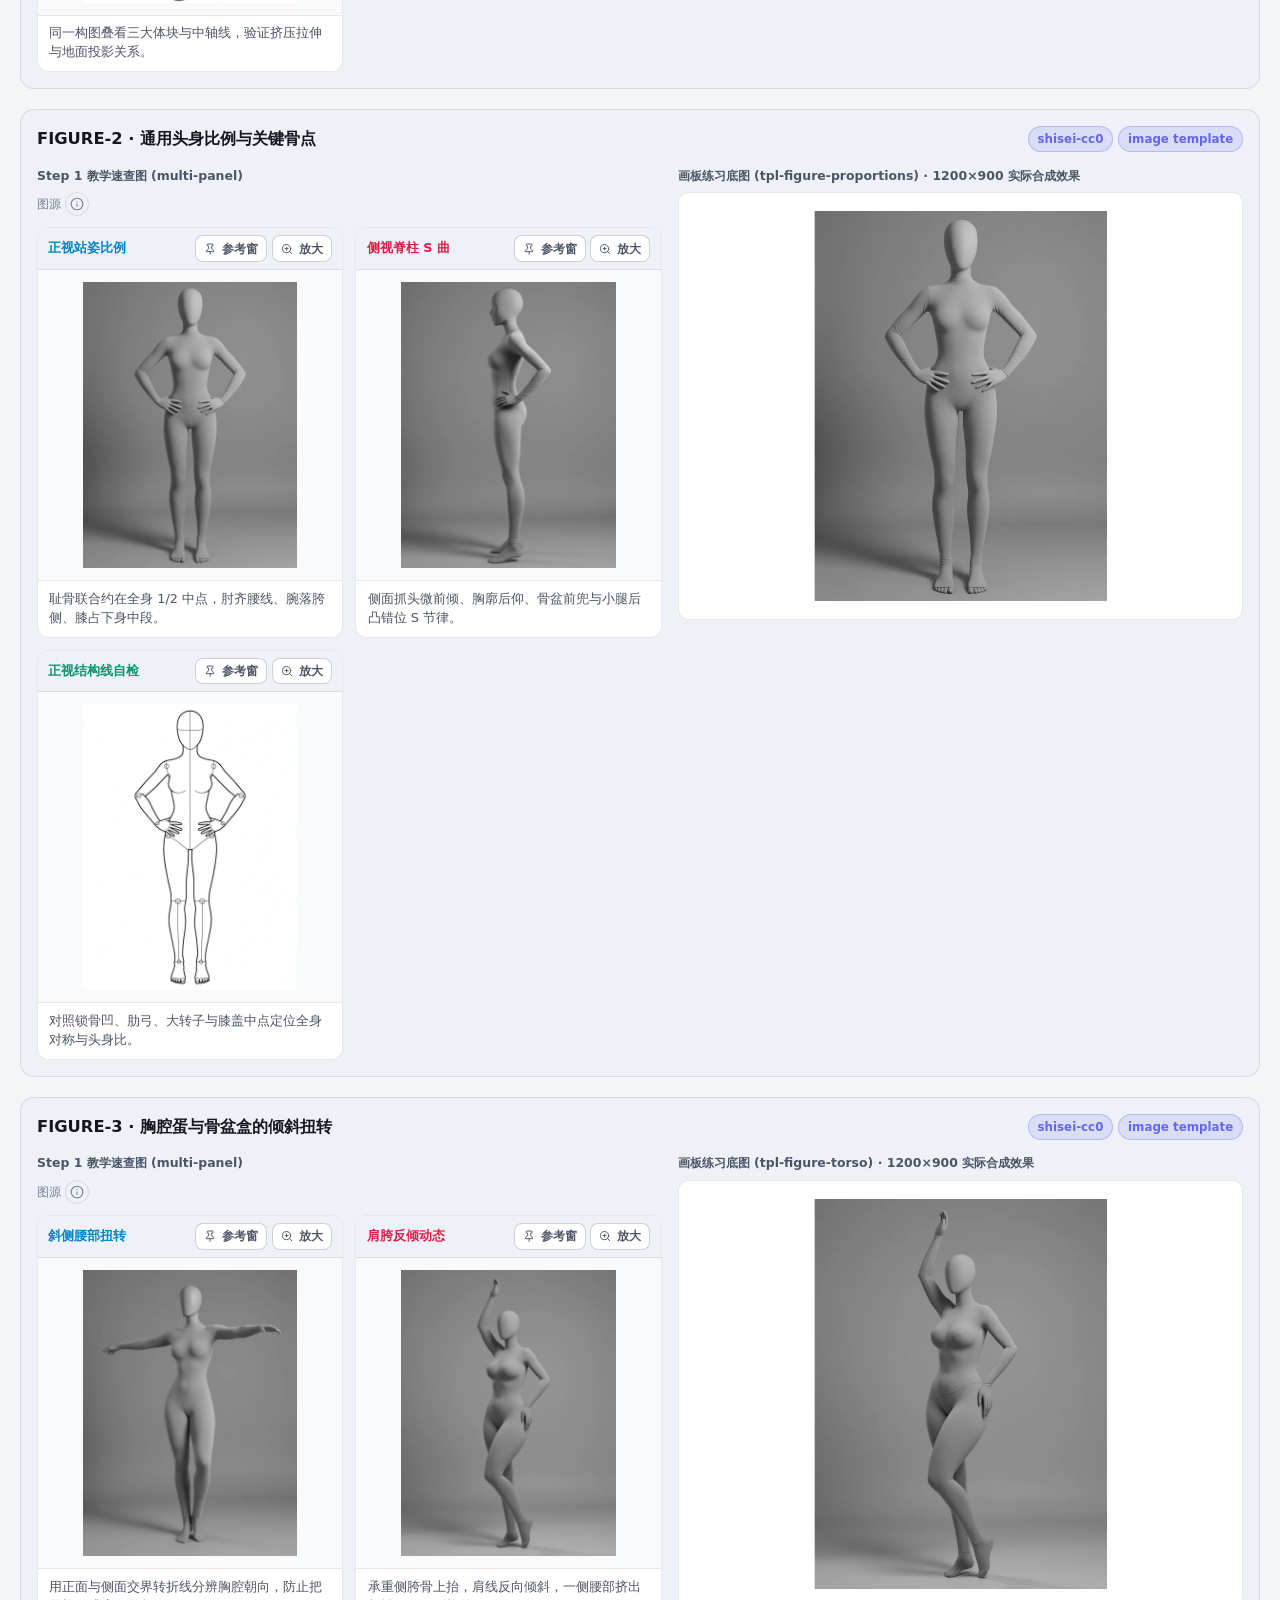
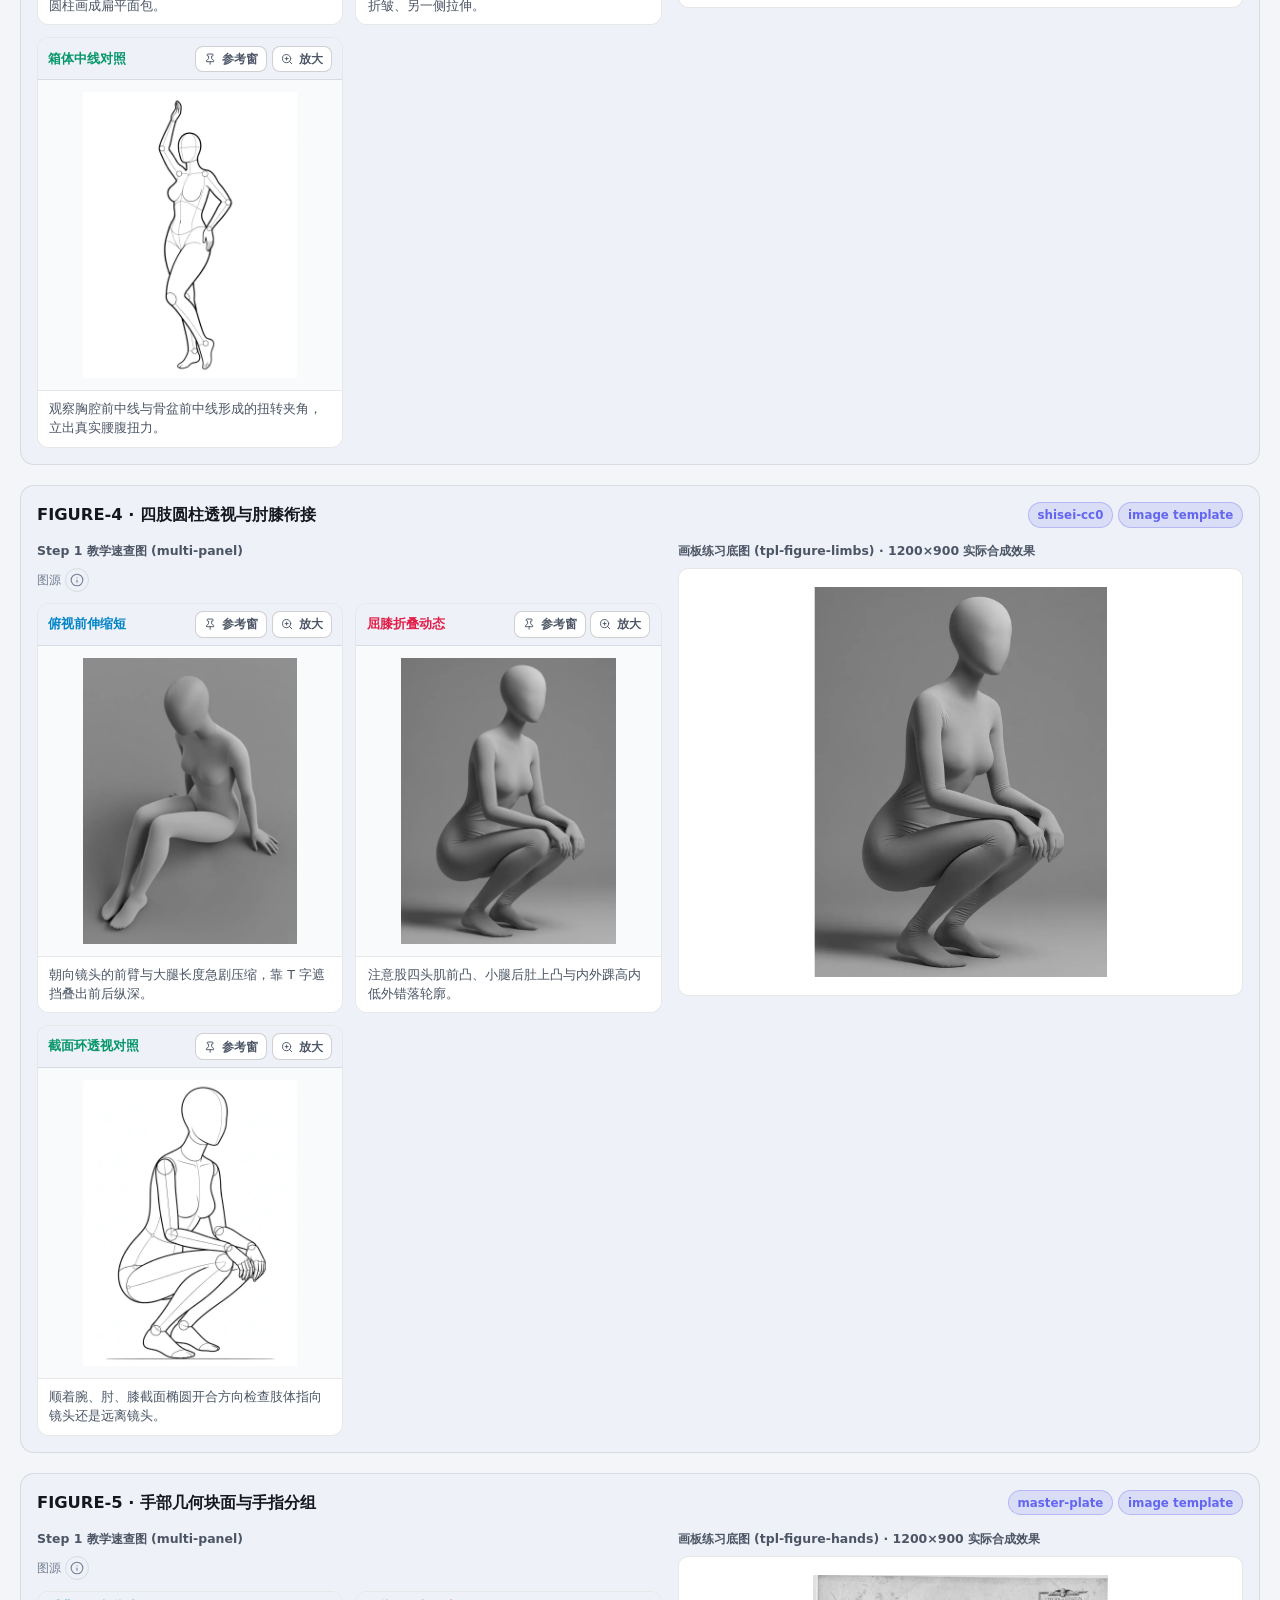
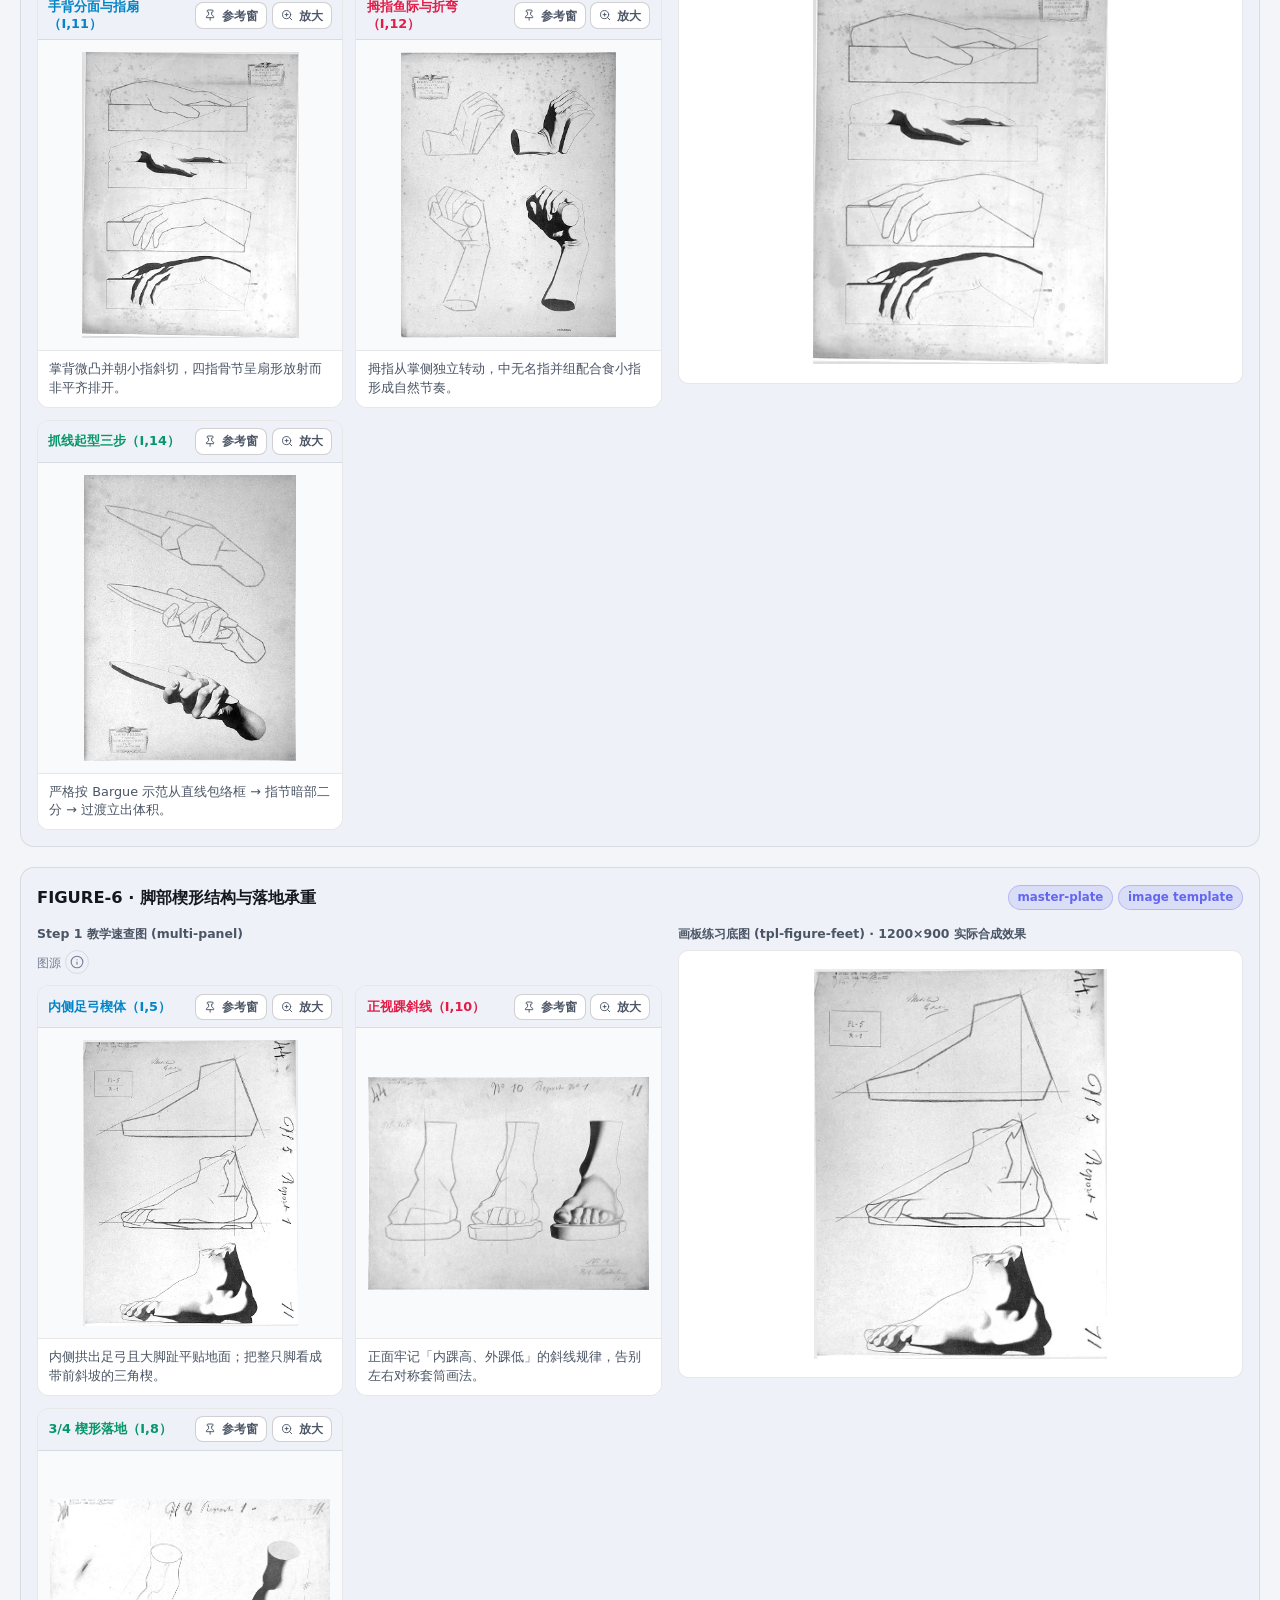
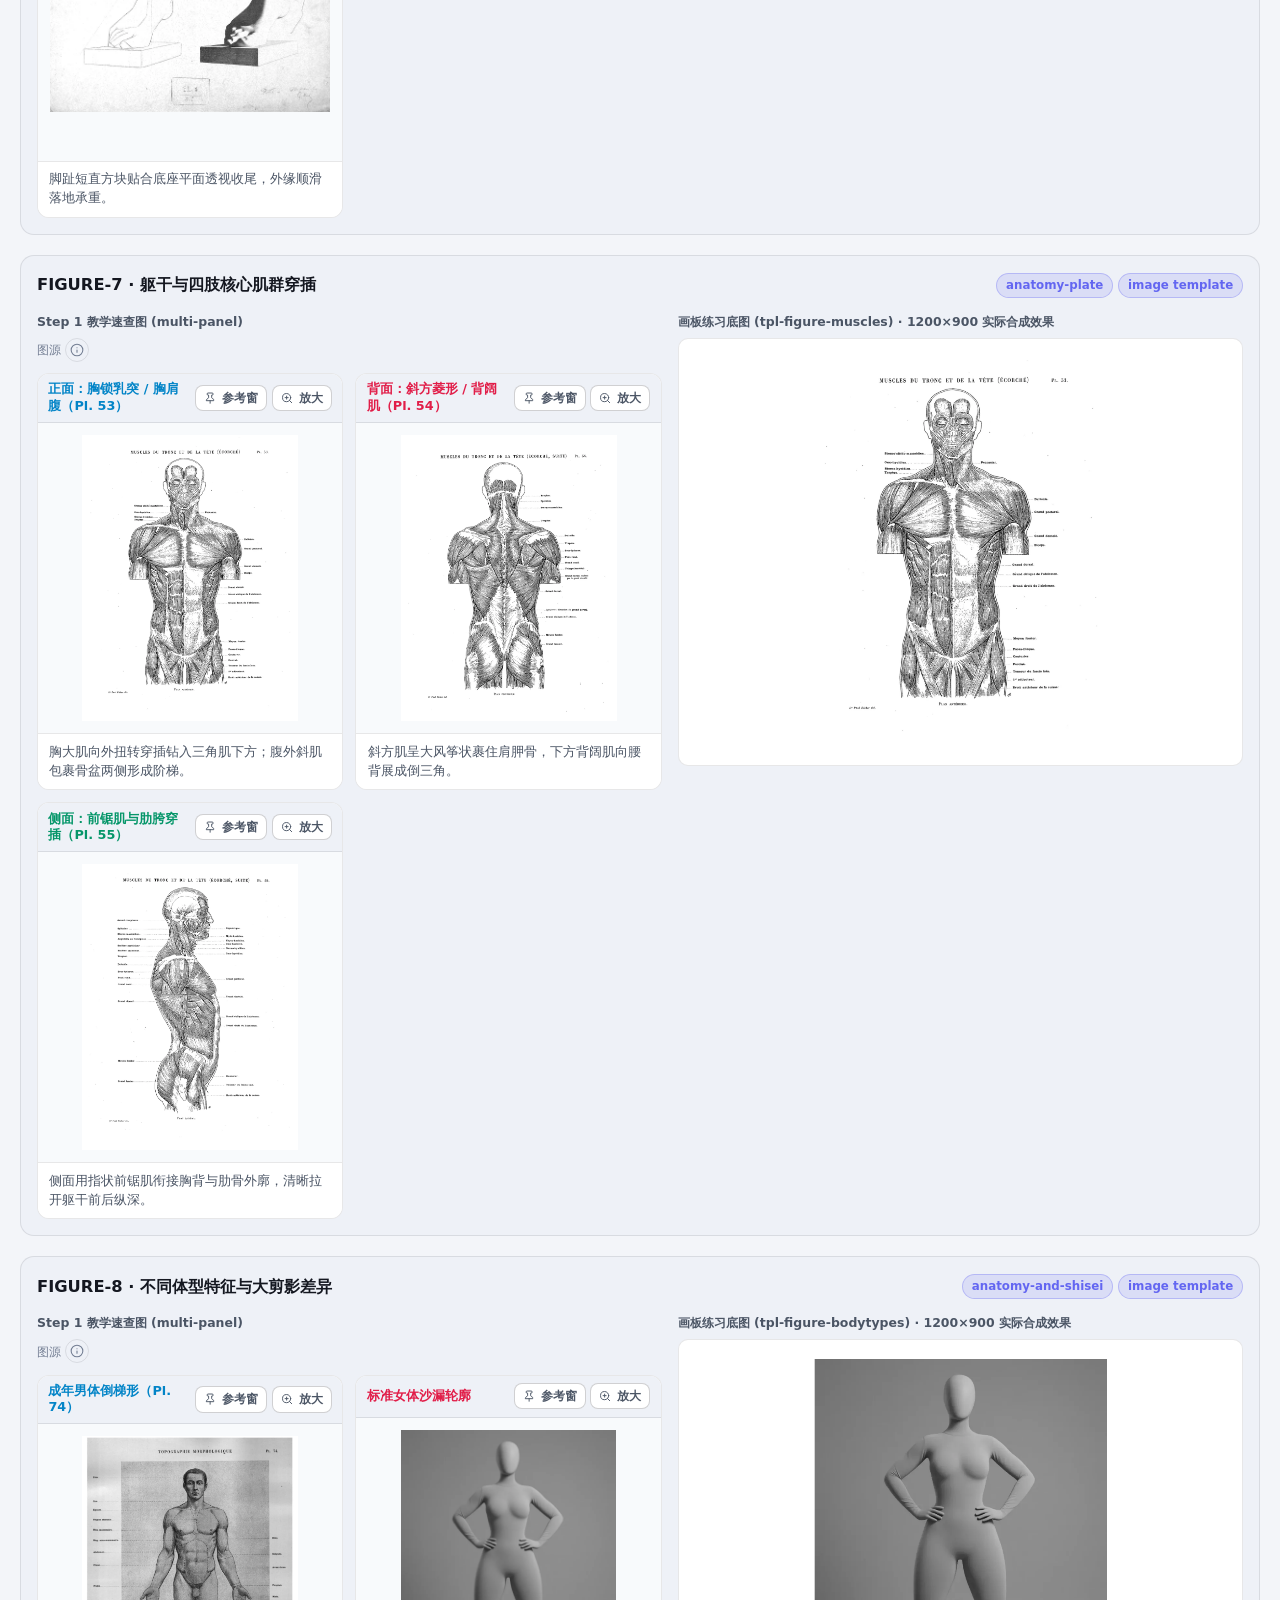
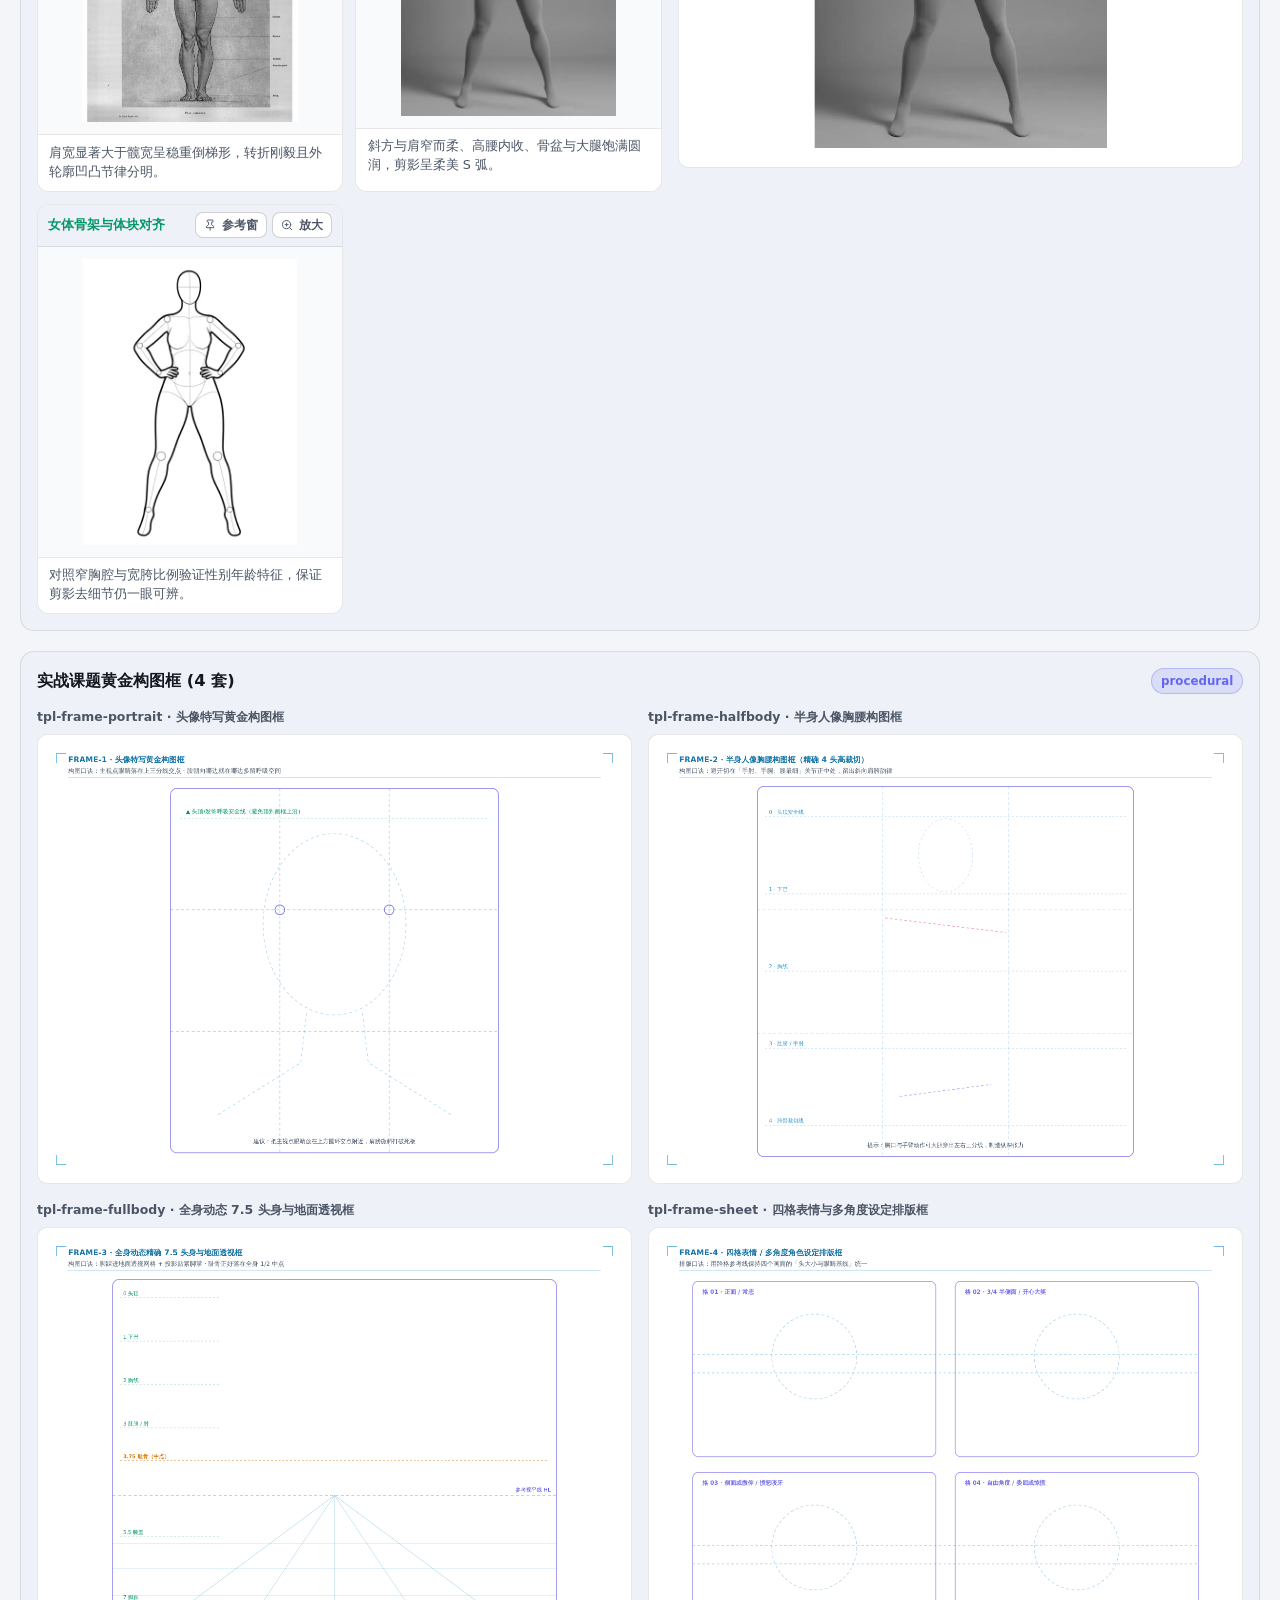
==== commit b8145a4a: "feat(refs,ui): replace abstract practice plates with 41 open-licensed refs and streamline UI copy" ====
--- a/tools/diagram-audit.html
+++ b/tools/diagram-audit.html
@@ -145,6 +145,19 @@
       ctx.fillRect(0, 0, canvas.width, canvas.height);
       if (!spec) return;
 
+      if (spec.kind === 'image' && spec.imageUrl) {
+        const img = await loadImage(spec.imageUrl.replace(/^\.\//, '../'));
+        if (!img) return;
+        const pad = Number(spec.padding) || 0;
+        const availW = Math.max(1, canvas.width - pad * 2);
+        const availH = Math.max(1, canvas.height - pad * 2);
+        const scale = Math.min(availW / img.naturalWidth, availH / img.naturalHeight);
+        const drawW = img.naturalWidth * scale;
+        const drawH = img.naturalHeight * scale;
+        ctx.drawImage(img, (canvas.width - drawW) * 0.5, (canvas.height - drawH) * 0.5, drawW, drawH);
+        return;
+      }
+
       const svg = spec.renderScaffoldSvg();
       const svgSrc = 'data:image/svg+xml;charset=utf-8,' + encodeURIComponent(svg);
       const plates = spec.plates || [];
--- a/styles/main.css
+++ b/styles/main.css
@@ -3234,18 +3234,43 @@
   background: color-mix(in srgb, var(--brand) 10%, var(--bg-surface));
 }
 
-/* Crisp bright drafting-paper stage ensures transparent red/blue/navy lineart pops cleanly in both light & dark themes */
+/* Clean neutral gallery mat showcases real studio renders, photographs & classical casts */
 .diagram-plate-stage {
-  background: #ffffff;
-  background-image:
-    radial-gradient(rgba(148, 163, 184, 0.16) 1px, transparent 1px);
-  background-size: 16px 16px;
+  background: #f8fafc;
   display: flex;
   align-items: center;
   justify-content: center;
   padding: 0.75rem;
   min-height: 240px;
   height: 310px;
+}
+
+.diagram-panel-wide {
+  grid-column: 1 / -1;
+}
+
+.diagram-panel-wide .diagram-plate-stage-svg {
+  height: auto;
+  min-height: 180px;
+}
+
+.diagram-panel-wide .diagram-plate-stage-svg svg {
+  max-height: 360px;
+}
+
+.diagram-deck-bar {
+  display: flex;
+  align-items: center;
+  justify-content: space-between;
+  gap: 0.5rem;
+}
+
+.diagram-credit-label {
+  display: inline-flex;
+  align-items: center;
+  gap: 0.25rem;
+  font-size: 0.78rem;
+  color: var(--text-muted);
 }
 
 .diagram-plate-img {
@@ -3513,3 +3538,110 @@
   border-color: var(--brand);
   box-shadow: 0 0 0 1px var(--brand), var(--shadow-sm);
 }
+
+/* Info toggletip (`interestfor` + `popover="hint"` + `@supports` anchor positioning) */
+.info-tip-wrap {
+  display: inline-flex;
+  align-items: center;
+  vertical-align: middle;
+}
+
+.info-tip-btn {
+  appearance: none;
+  display: inline-flex;
+  align-items: center;
+  justify-content: center;
+  width: 24px;
+  height: 24px;
+  padding: 0;
+  border-radius: 999px;
+  border: 1px solid var(--border-subtle);
+  background: transparent;
+  color: var(--text-muted);
+  cursor: pointer;
+  transition: color 0.15s ease, border-color 0.15s ease, background-color 0.15s ease;
+}
+
+.info-tip-btn:hover,
+.info-tip-btn:focus-visible,
+.info-tip-btn:is(:interest-source, .interest-source) {
+  color: var(--brand);
+  border-color: var(--brand);
+  background: color-mix(in srgb, var(--brand) 10%, transparent);
+}
+
+.info-tip-btn .ui-icon {
+  width: 14px;
+  height: 14px;
+}
+
+.info-tip-popover {
+  max-width: min(320px, calc(100vw - 24px));
+  padding: 0.55rem 0.75rem;
+  border-radius: var(--radius-md);
+  border: 1px solid var(--border-strong);
+  background: var(--bg-elevated);
+  color: var(--text-primary);
+  font-size: 0.8rem;
+  line-height: 1.5;
+  box-shadow: var(--shadow-lg, 0 12px 28px rgba(0, 0, 0, 0.28));
+}
+
+.info-tip-popover code {
+  font-size: 0.75rem;
+  padding: 0.08rem 0.3rem;
+  border-radius: 4px;
+  background: var(--bg-surface);
+}
+
+@supports not selector(:popover-open) {
+  [popover]:not(.\:popover-open) {
+    display: none;
+  }
+}
+
+.info-tip-popover:is(:popover-open, .\:popover-open) {
+  display: block;
+}
+
+@supports (position-area: block-end) {
+  .info-tip-popover {
+    inset: auto;
+    margin: 0;
+    margin-block-start: 0.35rem;
+    position-area: block-end span-inline-end;
+    position-try-fallbacks: flip-block, flip-inline, flip-block flip-inline;
+  }
+}
+
+.danger-hint {
+  margin: 0.45rem 0 0;
+  font-size: 0.8rem;
+  font-weight: 600;
+  color: var(--accent-red);
+}
+
+.btn.is-confirming {
+  background: var(--accent-red);
+  border-color: var(--accent-red);
+  color: #ffffff;
+}
+
+.backup-pwa-details {
+  border: 1px solid var(--border-subtle);
+  border-radius: var(--radius-md);
+  padding: 0.6rem 0.85rem;
+  background: var(--bg-surface);
+}
+
+.backup-pwa-details > summary {
+  cursor: pointer;
+  font-weight: 700;
+  font-size: 0.9rem;
+  color: var(--text-primary);
+  list-style-position: inside;
+}
+
+.backup-pwa-details[open] > summary {
+  margin-bottom: 0.75rem;
+}
